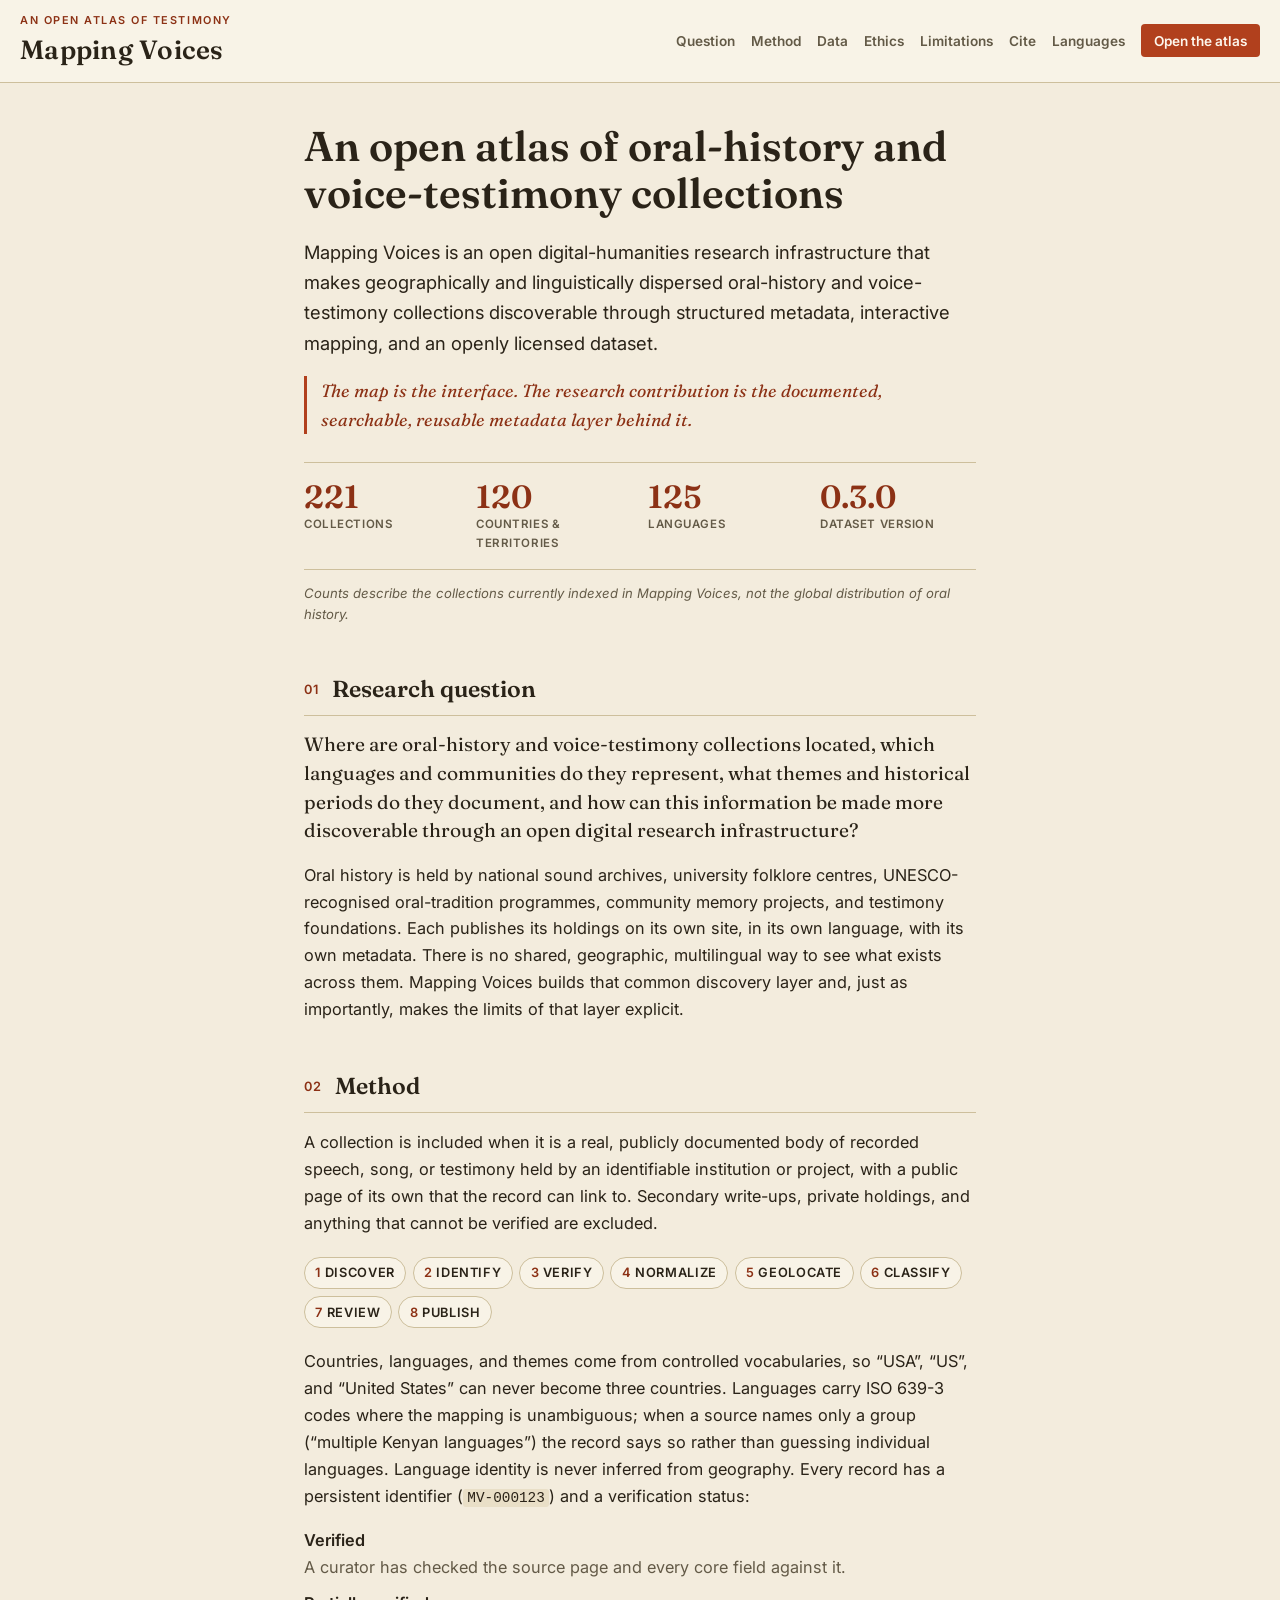
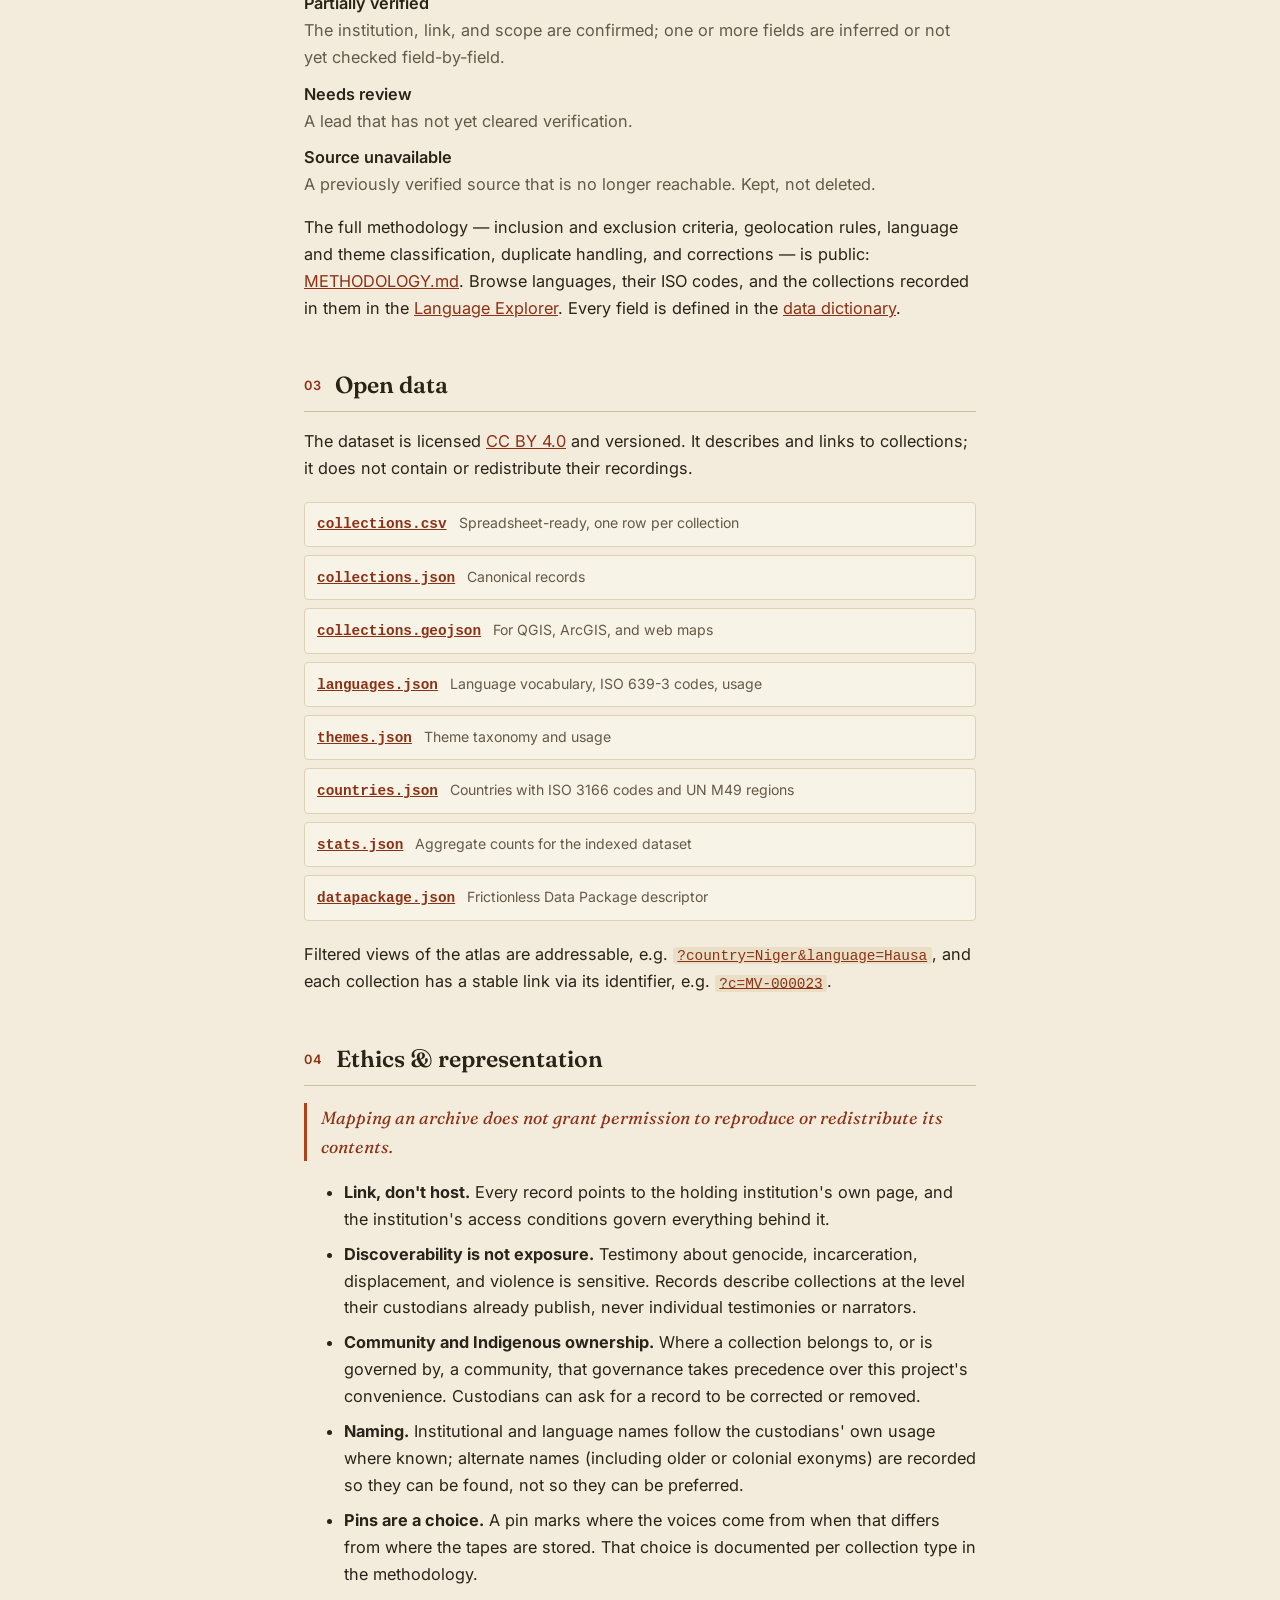
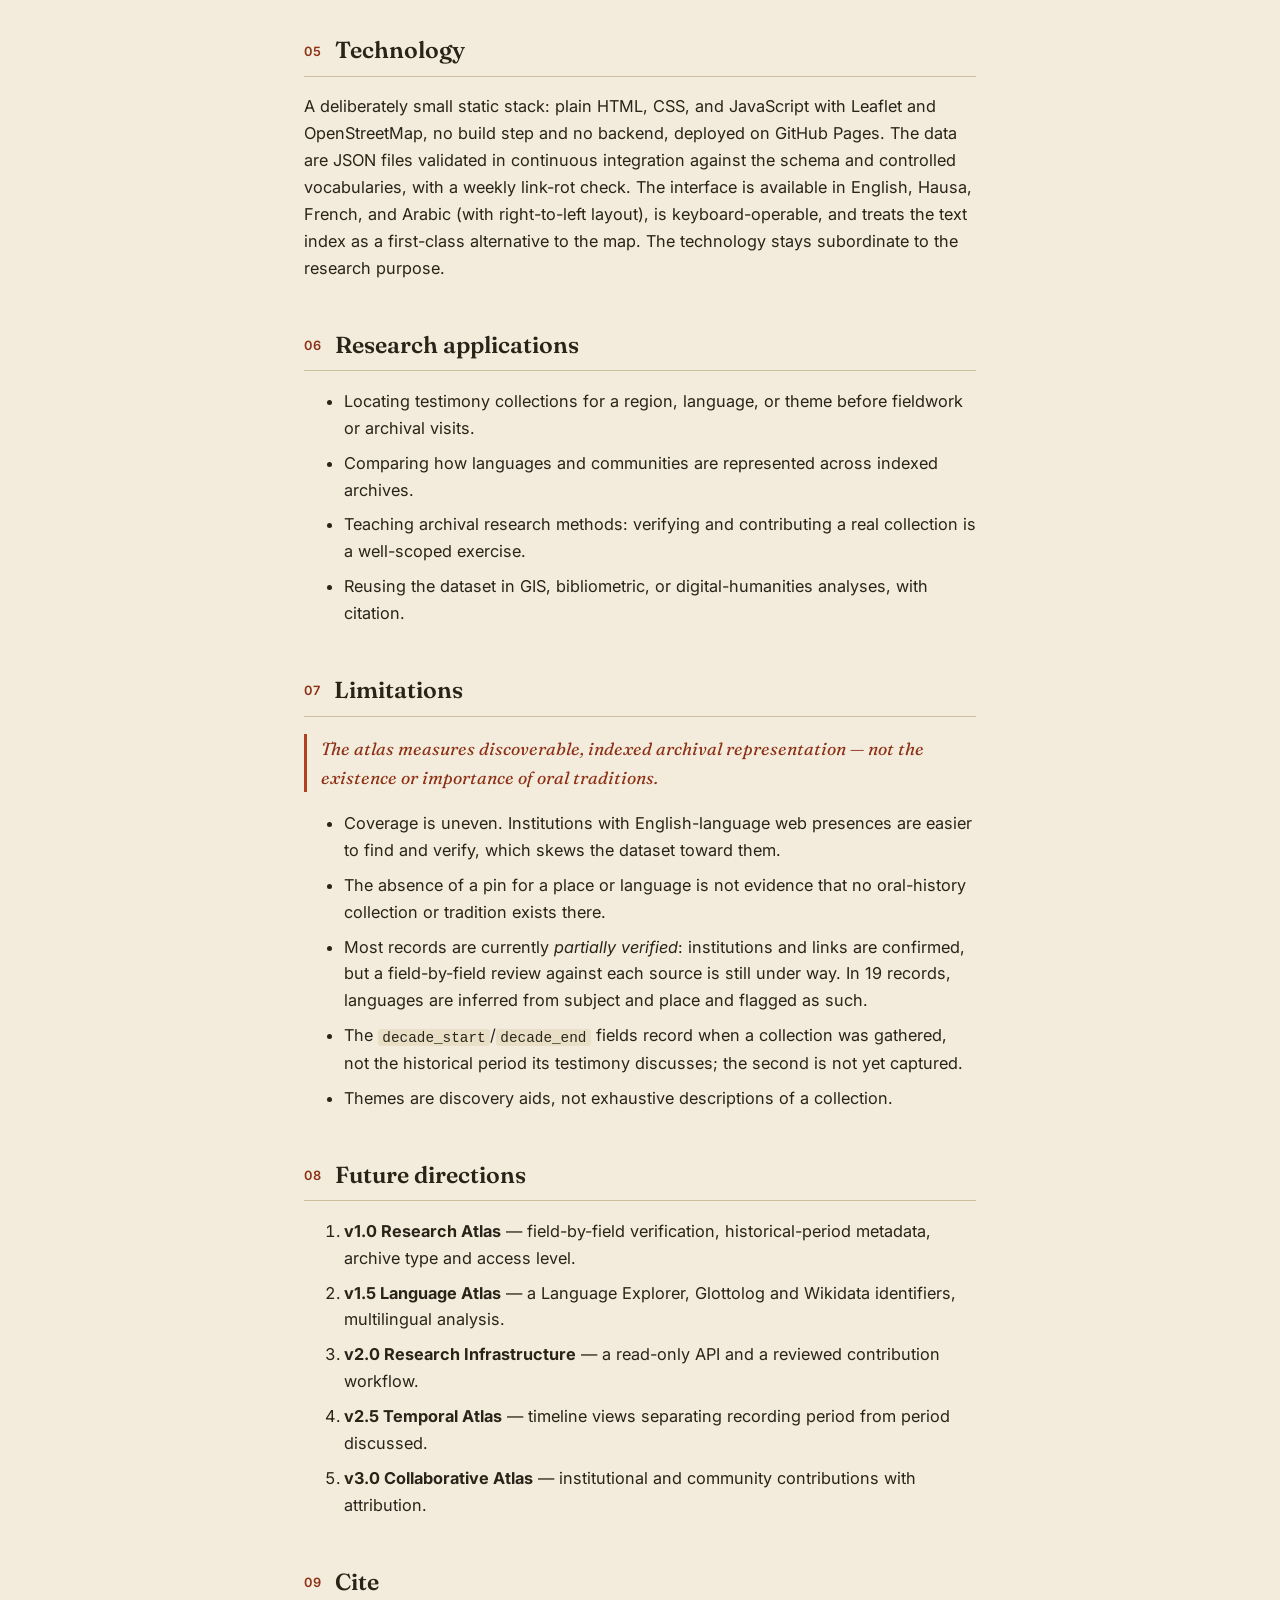
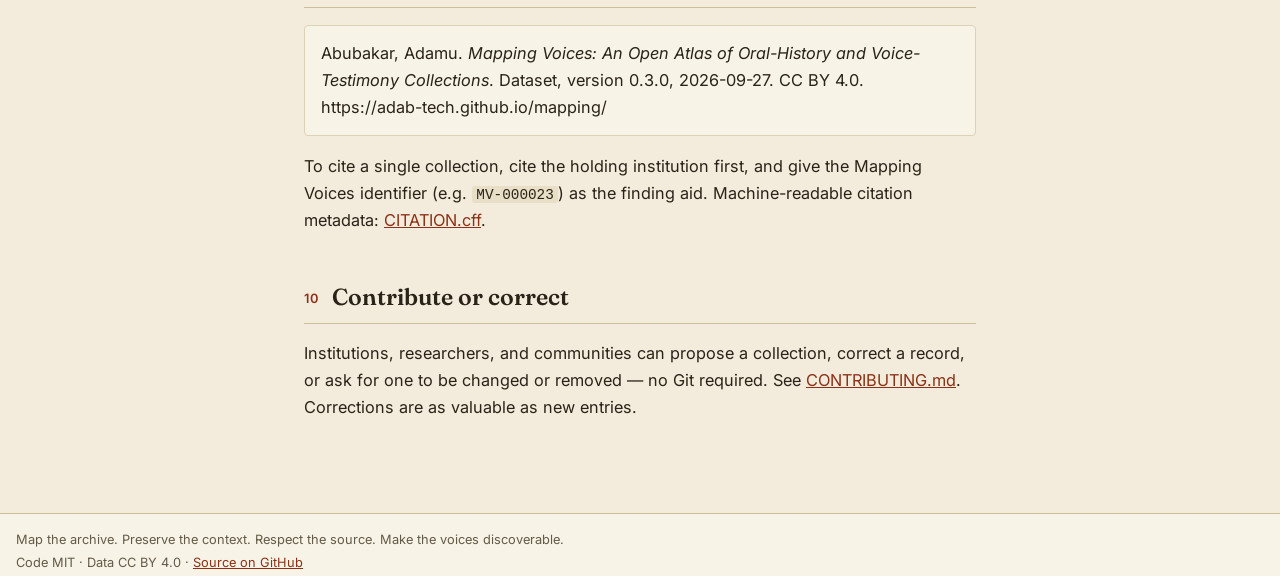
==== about.html @ 851f3c56 "Add browser/accessibility audit; release dataset v0.3.0 - tests/browser/audit.mjs: axe-core WCAG 2.1" ====
<!DOCTYPE html>
<html lang="en">
<head>
<meta charset="UTF-8" />
<meta name="viewport" content="width=device-width, initial-scale=1.0" />
<title>About Mapping Voices — research question, method, data, ethics</title>
<meta name="description" content="Mapping Voices is an open digital-humanities research infrastructure that makes dispersed oral-history and voice-testimony collections discoverable through structured metadata, interactive mapping, and an openly licensed dataset." />
<link rel="canonical" href="https://adab-tech.github.io/mapping/about.html" />
<meta name="theme-color" content="#f3ecdd" />
<link rel="icon" type="image/svg+xml" href="data:image/svg+xml,%3Csvg xmlns='http://www.w3.org/2000/svg' viewBox='0 0 24 24'%3E%3Cpath d='M12 1C7.31 1 3.5 4.81 3.5 9.5c0 6.5 8.5 13.5 8.5 13.5s8.5-7 8.5-13.5C20.5 4.81 16.69 1 12 1z' fill='%23b1401d'/%3E%3Ccircle cx='12' cy='9.3' r='3.1' fill='%23f3ecdd'/%3E%3C/svg%3E" />
<meta property="og:type" content="website" />
<meta property="og:title" content="About Mapping Voices" />
<meta property="og:description" content="An open atlas of oral-history and voice-testimony collections: research question, method, data, ethics, and limitations." />
<meta property="og:url" content="https://adab-tech.github.io/mapping/about.html" />
<link rel="preconnect" href="https://fonts.googleapis.com" />
<link rel="preconnect" href="https://fonts.gstatic.com" crossorigin />
<link href="https://fonts.googleapis.com/css2?family=Fraunces:ital,opsz,wght@0,9..144,400;0,9..144,600;0,9..144,700;1,9..144,500&family=Inter:wght@400;500;600;700&display=swap" rel="stylesheet" />
<link rel="stylesheet" href="css/style.css" />
<link rel="stylesheet" href="css/about.css" />
</head>
<body class="page">

<a class="skip-link" href="#main">Skip to content</a>

<header class="site-header">
  <div class="header-inner">
    <div class="brand">
      <p class="eyebrow">An open atlas of testimony</p>
      <p class="wordmark"><a href="./">Mapping&nbsp;Voices</a></p>
    </div>
    <nav class="page-nav" aria-label="Sections">
      <a href="#question">Question</a>
      <a href="#method">Method</a>
      <a href="#data">Data</a>
      <a href="#ethics">Ethics</a>
      <a href="#limitations">Limitations</a>
      <a href="#cite">Cite</a>
      <a href="languages.html">Languages</a>
      <a href="./" class="page-nav-cta">Open the atlas</a>
    </nav>
  </div>
</header>

<main id="main" class="page-main">

  <section class="page-hero" aria-labelledby="page-title">
    <h1 id="page-title">An open atlas of oral-history and voice-testimony collections</h1>
    <p class="lede">
      Mapping Voices is an open digital-humanities research infrastructure that makes
      geographically and linguistically dispersed oral-history and voice-testimony
      collections discoverable through structured metadata, interactive mapping,
      and an openly licensed dataset.
    </p>
    <p class="principle">The map is the interface. The research contribution is the documented, searchable, reusable metadata layer behind it.</p>

    <dl class="page-stats" id="page-stats" aria-label="Current dataset">
      <div><dt>Collections</dt><dd data-stat="collections">221</dd></div>
      <div><dt>Countries &amp; territories</dt><dd data-stat="countries">120</dd></div>
      <div><dt>Languages</dt><dd data-stat="languages">125</dd></div>
      <div><dt>Dataset version</dt><dd data-stat="version">0.3.0</dd></div>
    </dl>
    <p class="fine">
      Counts describe the collections currently indexed in Mapping Voices, not the
      global distribution of oral history.
    </p>
  </section>

  <section id="question" aria-labelledby="h-question">
    <h2 id="h-question"><span class="num">01</span> Research question</h2>
    <blockquote class="question">
      Where are oral-history and voice-testimony collections located, which languages
      and communities do they represent, what themes and historical periods do they
      document, and how can this information be made more discoverable through an
      open digital research infrastructure?
    </blockquote>
    <p>
      Oral history is held by national sound archives, university folklore centres,
      UNESCO-recognised oral-tradition programmes, community memory projects, and
      testimony foundations. Each publishes its holdings on its own site, in its own
      language, with its own metadata. There is no shared, geographic, multilingual
      way to see what exists across them. Mapping Voices builds that common discovery
      layer and, just as importantly, makes the limits of that layer explicit.
    </p>
  </section>

  <section id="method" aria-labelledby="h-method">
    <h2 id="h-method"><span class="num">02</span> Method</h2>
    <p>
      A collection is included when it is a real, publicly documented body of
      recorded speech, song, or testimony held by an identifiable institution or
      project, with a public page of its own that the record can link to.
      Secondary write-ups, private holdings, and anything that cannot be verified
      are excluded.
    </p>
    <ol class="workflow" aria-label="Verification workflow">
      <li>Discover</li><li>Identify</li><li>Verify</li><li>Normalize</li>
      <li>Geolocate</li><li>Classify</li><li>Review</li><li>Publish</li>
    </ol>
    <p>
      Countries, languages, and themes come from controlled vocabularies, so
      “USA”, “US”, and “United States” can never become three countries. Languages
      carry ISO&nbsp;639-3 codes where the mapping is unambiguous; when a source
      names only a group (“multiple Kenyan languages”) the record says so rather
      than guessing individual languages. Language identity is never inferred from
      geography. Every record has a persistent identifier (<code>MV-000123</code>)
      and a verification status:
    </p>
    <dl class="status-list">
      <div><dt>Verified</dt><dd>A curator has checked the source page and every core field against it.</dd></div>
      <div><dt>Partially verified</dt><dd>The institution, link, and scope are confirmed; one or more fields are inferred or not yet checked field-by-field.</dd></div>
      <div><dt>Needs review</dt><dd>A lead that has not yet cleared verification.</dd></div>
      <div><dt>Source unavailable</dt><dd>A previously verified source that is no longer reachable. Kept, not deleted.</dd></div>
    </dl>
    <p>
      The full methodology — inclusion and exclusion criteria, geolocation rules,
      language and theme classification, duplicate handling, and corrections — is
      public: <a href="https://github.com/adab-tech/mapping/blob/main/METHODOLOGY.md">METHODOLOGY.md</a>.
      Browse languages, their ISO codes, and the collections recorded in them in
      the <a href="languages.html">Language Explorer</a>. Every field is defined in the
      <a href="https://github.com/adab-tech/mapping/blob/main/DATA_DICTIONARY.md">data dictionary</a>.
    </p>
  </section>

  <section id="data" aria-labelledby="h-data">
    <h2 id="h-data"><span class="num">03</span> Open data</h2>
    <p>
      The dataset is licensed <a href="https://creativecommons.org/licenses/by/4.0/">CC&nbsp;BY&nbsp;4.0</a>
      and versioned. It describes and links to collections; it does not contain or
      redistribute their recordings.
    </p>
    <ul class="downloads">
      <li><a href="data/collections.csv" download>collections.csv</a><span>Spreadsheet-ready, one row per collection</span></li>
      <li><a href="data/collections.json">collections.json</a><span>Canonical records</span></li>
      <li><a href="data/collections.geojson">collections.geojson</a><span>For QGIS, ArcGIS, and web maps</span></li>
      <li><a href="data/languages.json">languages.json</a><span>Language vocabulary, ISO&nbsp;639-3 codes, usage</span></li>
      <li><a href="data/themes.json">themes.json</a><span>Theme taxonomy and usage</span></li>
      <li><a href="data/countries.json">countries.json</a><span>Countries with ISO&nbsp;3166 codes and UN&nbsp;M49 regions</span></li>
      <li><a href="data/stats.json">stats.json</a><span>Aggregate counts for the indexed dataset</span></li>
      <li><a href="data/datapackage.json">datapackage.json</a><span>Frictionless Data Package descriptor</span></li>
    </ul>
    <p>
      Filtered views of the atlas are addressable, e.g.
      <a href="./?country=Niger&amp;language=Hausa"><code>?country=Niger&amp;language=Hausa</code></a>,
      and each collection has a stable link via its identifier, e.g.
      <a href="./?c=MV-000023"><code>?c=MV-000023</code></a>.
    </p>
  </section>

  <section id="ethics" aria-labelledby="h-ethics">
    <h2 id="h-ethics"><span class="num">04</span> Ethics &amp; representation</h2>
    <p class="principle">Mapping an archive does not grant permission to reproduce or redistribute its contents.</p>
    <ul class="bullets">
      <li><strong>Link, don't host.</strong> Every record points to the holding institution's own page, and the institution's access conditions govern everything behind it.</li>
      <li><strong>Discoverability is not exposure.</strong> Testimony about genocide, incarceration, displacement, and violence is sensitive. Records describe collections at the level their custodians already publish, never individual testimonies or narrators.</li>
      <li><strong>Community and Indigenous ownership.</strong> Where a collection belongs to, or is governed by, a community, that governance takes precedence over this project's convenience. Custodians can ask for a record to be corrected or removed.</li>
      <li><strong>Naming.</strong> Institutional and language names follow the custodians' own usage where known; alternate names (including older or colonial exonyms) are recorded so they can be found, not so they can be preferred.</li>
      <li><strong>Pins are a choice.</strong> A pin marks where the voices come from when that differs from where the tapes are stored. That choice is documented per collection type in the methodology.</li>
    </ul>
  </section>

  <section id="technology" aria-labelledby="h-technology">
    <h2 id="h-technology"><span class="num">05</span> Technology</h2>
    <p>
      A deliberately small static stack: plain HTML, CSS, and JavaScript with
      Leaflet and OpenStreetMap, no build step and no backend, deployed on GitHub
      Pages. The data are JSON files validated in continuous integration against
      the schema and controlled vocabularies, with a weekly link-rot check. The
      interface is available in English, Hausa, French, and Arabic (with
      right-to-left layout), is keyboard-operable, and treats the text index as a
      first-class alternative to the map. The technology stays subordinate to the
      research purpose.
    </p>
  </section>

  <section id="applications" aria-labelledby="h-applications">
    <h2 id="h-applications"><span class="num">06</span> Research applications</h2>
    <ul class="bullets">
      <li>Locating testimony collections for a region, language, or theme before fieldwork or archival visits.</li>
      <li>Comparing how languages and communities are represented across indexed archives.</li>
      <li>Teaching archival research methods: verifying and contributing a real collection is a well-scoped exercise.</li>
      <li>Reusing the dataset in GIS, bibliometric, or digital-humanities analyses, with citation.</li>
    </ul>
  </section>

  <section id="limitations" aria-labelledby="h-limitations">
    <h2 id="h-limitations"><span class="num">07</span> Limitations</h2>
    <p class="principle">The atlas measures discoverable, indexed archival representation — not the existence or importance of oral traditions.</p>
    <ul class="bullets">
      <li>Coverage is uneven. Institutions with English-language web presences are easier to find and verify, which skews the dataset toward them.</li>
      <li>The absence of a pin for a place or language is not evidence that no oral-history collection or tradition exists there.</li>
      <li>Most records are currently <em>partially verified</em>: institutions and links are confirmed, but a field-by-field review against each source is still under way. In 19 records, languages are inferred from subject and place and flagged as such.</li>
      <li>The <code>decade_start</code>/<code>decade_end</code> fields record when a collection was gathered, not the historical period its testimony discusses; the second is not yet captured.</li>
      <li>Themes are discovery aids, not exhaustive descriptions of a collection.</li>
    </ul>
  </section>

  <section id="future" aria-labelledby="h-future">
    <h2 id="h-future"><span class="num">08</span> Future directions</h2>
    <ol class="roadmap">
      <li><strong>v1.0 Research Atlas</strong> — field-by-field verification, historical-period metadata, archive type and access level.</li>
      <li><strong>v1.5 Language Atlas</strong> — a Language Explorer, Glottolog and Wikidata identifiers, multilingual analysis.</li>
      <li><strong>v2.0 Research Infrastructure</strong> — a read-only API and a reviewed contribution workflow.</li>
      <li><strong>v2.5 Temporal Atlas</strong> — timeline views separating recording period from period discussed.</li>
      <li><strong>v3.0 Collaborative Atlas</strong> — institutional and community contributions with attribution.</li>
    </ol>
  </section>

  <section id="cite" aria-labelledby="h-cite">
    <h2 id="h-cite"><span class="num">09</span> Cite</h2>
    <p class="citation" id="citation-text">
      Abubakar, Adamu. <em>Mapping Voices: An Open Atlas of Oral-History and
      Voice-Testimony Collections</em>. Dataset, version <span data-stat="version">0.3.0</span>,
      <span data-stat="released">2026-09-27</span>. CC BY 4.0. https://adab-tech.github.io/mapping/
    </p>
    <p>
      To cite a single collection, cite the holding institution first, and give the
      Mapping Voices identifier (e.g. <code>MV-000023</code>) as the finding aid.
      Machine-readable citation metadata:
      <a href="https://github.com/adab-tech/mapping/blob/main/CITATION.cff">CITATION.cff</a>.
    </p>
  </section>

  <section id="contribute" aria-labelledby="h-contribute">
    <h2 id="h-contribute"><span class="num">10</span> Contribute or correct</h2>
    <p>
      Institutions, researchers, and communities can propose a collection, correct a
      record, or ask for one to be changed or removed — no Git required. See
      <a href="https://github.com/adab-tech/mapping/blob/main/CONTRIBUTING.md">CONTRIBUTING.md</a>.
      Corrections are as valuable as new entries.
    </p>
  </section>

</main>

<footer class="site-footer page-footer">
  <p>Map the archive. Preserve the context. Respect the source. Make the voices discoverable.</p>
  <p>Code MIT · Data CC BY 4.0 · <a href="https://github.com/adab-tech/mapping">Source on GitHub</a></p>
</footer>

<script>
  // Replace the fallback figures above with the live values from the
  // generated stats file, so this page never drifts from the dataset.
  fetch("data/stats.json")
    .then(function (res) { return res.ok ? res.json() : Promise.reject(res.status); })
    .then(function (s) {
      var values = {
        collections: s.totals.collections,
        countries: s.totals.countries,
        languages: s.totals.languages,
        version: s.version,
        released: s.released
      };
      document.querySelectorAll("[data-stat]").forEach(function (el) {
        var v = values[el.getAttribute("data-stat")];
        if (v !== undefined) el.textContent = v;
      });
    })
    .catch(function () { /* keep the fallback figures */ });
</script>
</body>
</html>
---- css/style.css ----
/* ==========================================================================
   Mapping Voices — editorial atlas styling
   ========================================================================== */

:root {
  --paper: #f3ecdd;
  --paper-deep: #e9dfc7;
  --paper-panel: #f8f3e7;
  --ink: #2a2318;
  --ink-soft: #635a47;
  --ink-faint: #8b8168;
  --rule: #cdbf9c;
  --rule-soft: #ddd2b3;
  --accent: #b1401d;
  --accent-dark: #8c3115;
  --accent-ink: #fdf6ec;
  --accent-soft: rgba(177, 64, 29, 0.12);
  --focus-ring: #1d5c56;
  --shadow: rgba(42, 35, 24, 0.18);

  --font-display: "Fraunces", "Iowan Old Style", "Palatino Linotype", Georgia, serif;
  --font-ui: "Inter", -apple-system, BlinkMacSystemFont, "Segoe UI", Roboto, Helvetica, Arial, sans-serif;

  --header-h: 4.75rem;
  --footer-h: 2.5rem;
  --panel-w: 21rem;
  --detail-w: 23rem;
  --radius: 4px;
  --transition-fast: 180ms ease;
  --transition-slow: 260ms cubic-bezier(0.2, 0.7, 0.3, 1);
}

* {
  box-sizing: border-box;
}

html,
body {
  height: 100%;
}

body {
  margin: 0;
  background: var(--paper);
  color: var(--ink);
  font-family: var(--font-ui);
  font-size: 16px;
  line-height: 1.5;
  -webkit-font-smoothing: antialiased;
}

h1,
h2,
h3 {
  font-family: var(--font-display);
  font-weight: 600;
  color: var(--ink);
  margin: 0;
}

a {
  color: var(--accent-dark);
}

a:hover {
  color: var(--accent);
}

button {
  font-family: inherit;
}

.visually-hidden {
  position: absolute !important;
  width: 1px;
  height: 1px;
  padding: 0;
  margin: -1px;
  overflow: hidden;
  clip: rect(0, 0, 0, 0);
  white-space: nowrap;
  border: 0;
}

.skip-link {
  position: absolute;
  inset-inline-start: 0.75rem;
  top: -3rem;
  background: var(--ink);
  color: var(--accent-ink);
  padding: 0.6rem 1rem;
  border-radius: var(--radius);
  z-index: 1000;
  transition: top var(--transition-fast);
  font-family: var(--font-ui);
  font-size: 0.9rem;
  text-decoration: none;
}

.skip-link:focus {
  top: 0.75rem;
}

:focus-visible {
  outline: 3px solid var(--focus-ring);
  outline-offset: 2px;
}

/* ---------------------------------- app ---------------------------------- */

.app {
  display: flex;
  flex-direction: column;
  min-height: 100vh;
  overflow-x: hidden;
}

/* ---------------------------------- header ---------------------------------- */

.site-header {
  border-bottom: 1px solid var(--rule);
  background:
    linear-gradient(var(--paper-panel), var(--paper-panel)),
    repeating-linear-gradient(90deg, transparent, transparent 39px, var(--rule-soft) 39px, var(--rule-soft) 40px);
  background-blend-mode: normal;
  flex: 0 0 auto;
}

.header-inner {
  max-width: 100%;
  margin: 0 auto;
  padding: 0.75rem 1.25rem;
  display: flex;
  align-items: center;
  gap: 1rem;
  min-height: var(--header-h);
}

.brand {
  display: flex;
  flex-direction: column;
  gap: 0.1rem;
}

.eyebrow {
  margin: 0;
  font-family: var(--font-ui);
  font-size: 0.68rem;
  letter-spacing: 0.14em;
  text-transform: uppercase;
  color: var(--accent-dark);
  font-weight: 600;
}

.wordmark {
  font-size: 1.65rem;
  letter-spacing: 0.01em;
  white-space: nowrap;
}

.header-end {
  display: flex;
  align-items: center;
  gap: 0.85rem;
  margin-inline-start: auto;
  flex: 0 1 auto;
  min-width: 0;
}

.header-note {
  margin: 0;
  font-size: 0.85rem;
  color: var(--ink-soft);
  font-style: italic;
  font-family: var(--font-display);
  white-space: nowrap;
  display: none;
}

@media (min-width: 700px) {
  .header-note {
    display: block;
  }
}

/* ---------------------------------- language switcher ---------------------------------- */

.lang-switch {
  display: flex;
  align-items: center;
  flex: 0 0 auto;
}

.lang-select {
  font-family: var(--font-ui);
  font-size: 0.8rem;
  font-weight: 600;
  padding: 0.4rem 1.7rem 0.4rem 0.6rem;
  border: 1px solid var(--rule);
  border-radius: var(--radius);
  background-color: var(--paper);
  color: var(--ink);
  appearance: none;
  background-image: url("data:image/svg+xml;utf8,<svg xmlns='http://www.w3.org/2000/svg' viewBox='0 0 24 24'><path d='M6 9l6 6 6-6' fill='none' stroke='%232a2318' stroke-width='2' stroke-linecap='round' stroke-linejoin='round'/></svg>");
  background-repeat: no-repeat;
  background-position: right 0.5rem center;
  background-size: 0.9rem;
  cursor: pointer;
  max-width: 8rem;
}

.lang-select:hover {
  border-color: var(--ink-faint);
}

@media (max-width: 480px) {
  .lang-select {
    max-width: 6.4rem;
    font-size: 0.72rem;
    padding: 0.35rem 1.5rem 0.35rem 0.5rem;
  }
}

/* icon buttons shared by header + drawers */

.icon-button {
  display: inline-flex;
  align-items: center;
  justify-content: center;
  width: 2.5rem;
  height: 2.5rem;
  border-radius: var(--radius);
  border: 1px solid transparent;
  background: transparent;
  color: var(--ink);
  cursor: pointer;
  flex: 0 0 auto;
}

.icon-button:hover {
  background: var(--paper-deep);
  border-color: var(--rule);
}

.icon-button .icon {
  width: 1.4rem;
  height: 1.4rem;
}

.filters-toggle {
  display: inline-flex;
}

@media (min-width: 980px) {
  .filters-toggle {
    display: none;
  }
}

/* ---------------------------------- layout ---------------------------------- */

.layout {
  position: relative;
  flex: 1 1 auto;
  display: grid;
  grid-template-columns: var(--panel-w) 1fr var(--detail-w);
  grid-template-areas: "filters map detail";
  min-height: 0;
}

@media (max-width: 979px) {
  .layout {
    grid-template-columns: 1fr;
    grid-template-areas: "map";
  }
}

/* ---------------------------------- panels (shared) ---------------------------------- */

.panel {
  background: var(--paper-panel);
  display: flex;
  flex-direction: column;
  min-height: 0;
}

.panel-header {
  display: flex;
  align-items: center;
  justify-content: space-between;
  padding: 1rem 1.25rem 0.75rem;
  border-bottom: 1px solid var(--rule-soft);
  flex: 0 0 auto;
}

.panel-header h2 {
  font-size: 1.1rem;
}

.panel-header .icon-button {
  display: none;
}

@media (max-width: 979px) {
  .panel-header .icon-button {
    display: inline-flex;
  }
}

/* ---------------------------------- filters drawer ---------------------------------- */

.filters-drawer {
  grid-area: filters;
  border-right: 1px solid var(--rule);
  overflow-y: auto;
}

.filters-form {
  padding: 1rem 1.25rem;
  display: grid;
  gap: 0.9rem;
  border-bottom: 1px solid var(--rule-soft);
  flex: 0 0 auto;
}

.field {
  display: grid;
  gap: 0.3rem;
  min-width: 0;
}

/* Without this, a <select> sizes itself to its longest option label and
   pushes the whole filter column wider than the panel. */
.field select,
.field input {
  width: 100%;
  min-width: 0;
}

.field label {
  font-size: 0.78rem;
  font-weight: 600;
  color: var(--ink-soft);
  text-transform: uppercase;
  letter-spacing: 0.05em;
}

.field select {
  font-family: var(--font-ui);
  font-size: 0.95rem;
  padding: 0.5rem 0.6rem;
  border: 1px solid var(--rule);
  border-radius: var(--radius);
  background: var(--paper);
  color: var(--ink);
  appearance: none;
  background-image: url("data:image/svg+xml;utf8,<svg xmlns='http://www.w3.org/2000/svg' viewBox='0 0 24 24'><path d='M6 9l6 6 6-6' fill='none' stroke='%232a2318' stroke-width='2' stroke-linecap='round' stroke-linejoin='round'/></svg>");
  background-repeat: no-repeat;
  background-position: right 0.55rem center;
  background-size: 1rem;
  padding-right: 1.9rem;
}

.field select:hover {
  border-color: var(--ink-faint);
}

.field input[type="search"] {
  font-family: var(--font-ui);
  font-size: 0.95rem;
  padding: 0.5rem 0.6rem;
  border: 1px solid var(--rule);
  border-radius: var(--radius);
  background: var(--paper);
  color: var(--ink);
  width: 100%;
}

.field input[type="search"]::placeholder {
  color: var(--ink-soft);
  opacity: 0.8;
}

.field input[type="search"]:hover {
  border-color: var(--ink-faint);
}

/* ---------------------------------- dataset stats ---------------------------------- */

.dataset-stats {
  padding: 0.85rem 1.25rem 0.75rem;
  border-bottom: 1px solid var(--rule-soft);
  flex: 0 0 auto;
}

.dataset-stats[hidden] {
  display: none;
}

.dataset-stats dl {
  display: grid;
  grid-template-columns: repeat(3, 1fr);
  gap: 0.5rem;
  margin: 0;
}

.dataset-stats dl > div {
  display: flex;
  flex-direction: column-reverse;
  justify-content: flex-end; /* packs to the top in column-reverse */
}

.dataset-stats dt {
  font-size: 0.7rem;
  font-weight: 600;
  text-transform: uppercase;
  letter-spacing: 0.05em;
  color: var(--ink-soft);
}

.dataset-stats dd {
  margin: 0;
  font-family: var(--font-display);
  font-size: 1.45rem;
  font-weight: 600;
  line-height: 1.1;
  color: var(--accent-dark);
  font-variant-numeric: lining-nums tabular-nums;
}

.dataset-stats-scope {
  margin: 0.5rem 0 0;
  font-size: 0.74rem;
  color: var(--ink-soft);
  font-style: italic;
}

.text-button {
  justify-self: start;
  background: none;
  border: none;
  padding: 0.15rem 0;
  color: var(--accent-dark);
  font-size: 0.85rem;
  font-weight: 600;
  cursor: pointer;
  text-decoration: underline;
  text-underline-offset: 3px;
}

.text-button:hover {
  color: var(--accent);
}

.results {
  padding: 0.9rem 1.25rem 1.25rem;
  overflow-y: auto;
  flex: 1 1 auto;
  min-height: 0;
}

.results-header {
  display: flex;
  align-items: baseline;
  justify-content: space-between;
  margin-bottom: 0.5rem;
}

.results-header h2 {
  font-size: 0.95rem;
}

.results-count {
  font-size: 0.78rem;
  color: var(--ink-soft);
}

.results-empty {
  font-size: 0.88rem;
  color: var(--ink-soft);
  font-style: italic;
}

.results-list {
  list-style: none;
  margin: 0;
  padding: 0;
  display: grid;
  gap: 0.5rem;
}

.result-item {
  width: 100%;
  text-align: start;
  background: var(--paper);
  border: 1px solid var(--rule-soft);
  border-radius: var(--radius);
  padding: 0.55rem 0.7rem;
  cursor: pointer;
  display: grid;
  gap: 0.15rem;
  transition: border-color var(--transition-fast), background var(--transition-fast);
}

.result-item:hover {
  border-color: var(--accent);
  background: var(--accent-soft);
}

.result-item[aria-current="true"] {
  border-color: var(--accent);
  background: var(--accent-soft);
  box-shadow: inset 3px 0 0 var(--accent);
}

.result-item .result-title {
  font-family: var(--font-display);
  font-weight: 600;
  font-size: 0.98rem;
  color: var(--ink);
  line-height: 1.3;
}

.result-item .result-meta {
  font-size: 0.78rem;
  color: var(--ink-soft);
}

/* ---------------------------------- map ---------------------------------- */

.map-wrap {
  grid-area: map;
  position: relative;
  min-height: 0;
  display: flex;
  flex-direction: column;
  background: var(--paper-deep);
}

.map {
  flex: 1 1 auto;
  min-height: 320px;
  width: 100%;
  background: var(--paper-deep);
}

.map-hint {
  margin: 0;
  font-size: 0.72rem;
  color: var(--ink-soft);
  padding: 0.35rem 0.85rem;
  background: var(--paper-panel);
  border-top: 1px solid var(--rule-soft);
  flex: 0 0 auto;
}

.map-status {
  position: absolute;
  top: 0.75rem;
  left: 50%;
  transform: translateX(-50%);
  z-index: 900;
  background: var(--ink);
  color: var(--accent-ink);
  padding: 0.5rem 1rem;
  border-radius: var(--radius);
  font-size: 0.85rem;
  max-width: 90%;
  text-align: center;
}

/* Leaflet marker + popup theming */

.mv-pin {
  display: block;
  width: 22px;
  height: 22px;
  border-radius: 50% 50% 50% 0;
  background: var(--accent);
  border: 2px solid var(--accent-ink);
  transform: rotate(-45deg);
  box-shadow: 0 1px 3px var(--shadow);
}

.mv-pin.is-active {
  background: var(--focus-ring);
}

.leaflet-marker-icon.mv-pin-icon {
  transition: filter var(--transition-fast);
}

.leaflet-marker-icon.mv-pin-icon:focus,
.leaflet-marker-icon.mv-pin-icon:focus-visible {
  outline: 3px solid var(--focus-ring);
  outline-offset: 3px;
  border-radius: 50%;
}

.leaflet-popup-content-wrapper {
  background: var(--paper-panel);
  color: var(--ink);
  border-radius: var(--radius);
  box-shadow: 0 6px 20px var(--shadow);
}

.leaflet-popup-tip {
  background: var(--paper-panel);
}

.mv-popup h3 {
  font-size: 1rem;
  margin-bottom: 0.15rem;
}

.mv-popup p {
  margin: 0.15rem 0;
  font-size: 0.85rem;
  color: var(--ink-soft);
}

.mv-popup a {
  font-size: 0.85rem;
  font-weight: 600;
}

/* ---------------------------------- detail panel ---------------------------------- */

.detail-panel {
  grid-area: detail;
  border-left: 1px solid var(--rule);
  overflow-y: auto;
}

.detail-body {
  padding: 1.1rem 1.25rem 2rem;
  flex: 1 1 auto;
  overflow-y: auto;
}

.detail-placeholder {
  color: var(--ink-soft);
  font-style: italic;
  font-size: 0.92rem;
}

.detail-title {
  font-size: 1.4rem;
  line-height: 1.25;
  margin-bottom: 0.3rem;
}

.detail-archive {
  color: var(--ink-soft);
  font-size: 0.95rem;
  margin: 0 0 0.9rem;
}

.detail-row {
  margin: 0 0 0.85rem;
}

.detail-row dt {
  font-size: 0.72rem;
  text-transform: uppercase;
  letter-spacing: 0.06em;
  color: var(--ink-soft);
  font-weight: 600;
  margin-bottom: 0.25rem;
}

.detail-row dd {
  margin: 0;
  font-size: 0.92rem;
}

.tag-list {
  list-style: none;
  margin: 0;
  padding: 0;
  display: flex;
  flex-wrap: wrap;
  gap: 0.35rem;
}

.tag {
  display: inline-block;
  background: var(--accent-soft);
  color: var(--accent-dark);
  border: 1px solid var(--accent-soft);
  border-radius: 999px;
  padding: 0.15rem 0.6rem;
  font-size: 0.78rem;
  font-weight: 600;
}

.detail-summary {
  font-size: 0.95rem;
  line-height: 1.55;
}

.detail-link {
  display: inline-flex;
  align-items: center;
  gap: 0.4rem;
  margin-top: 0.4rem;
  padding: 0.55rem 1rem;
  background: var(--accent);
  color: var(--accent-ink);
  border-radius: var(--radius);
  text-decoration: none;
  font-weight: 600;
  font-size: 0.92rem;
}

.detail-link:hover {
  background: var(--accent-dark);
  color: var(--accent-ink);
}

.detail-title:focus {
  outline: none;
}

.detail-title:focus-visible {
  outline: 2px solid var(--focus-ring);
  outline-offset: 2px;
}

.verification-badge {
  display: inline-block;
  margin: 0 0 0.9rem;
  padding: 0.1rem 0.55rem;
  border: 1px solid currentColor;
  border-radius: 999px;
  font-size: 0.74rem;
  font-weight: 600;
  color: var(--ink-soft);
}

.verification-badge.is-verified {
  color: var(--focus-ring);
}

.verification-badge.is-unavailable {
  color: var(--accent-dark);
}

.inline-list {
  list-style: none;
  margin: 0;
  padding: 0;
  display: flex;
  flex-wrap: wrap;
  gap: 0.15rem 0.35rem;
}

.inline-list li:not(:last-child)::after {
  content: ",";
}

.detail-citation {
  font-style: normal;
  font-size: 0.85rem;
  overflow-wrap: anywhere;
}

.related-list {
  list-style: none;
  margin: 0;
  padding: 0;
  display: grid;
  gap: 0.2rem;
}

.related-list .text-button {
  text-align: start;
  font-weight: 500;
}

.detail-copy {
  display: block;
  margin-top: 0.8rem;
}

.detail-notice {
  margin: 1rem 0 0;
  padding-top: 0.75rem;
  border-top: 1px solid var(--rule-soft);
  font-size: 0.78rem;
  color: var(--ink-soft);
}

/* ---------------------------------- footer ---------------------------------- */

.site-footer {
  flex: 0 0 auto;
  border-top: 1px solid var(--rule);
  background: var(--paper-panel);
  padding: 0.5rem 1.25rem;
  min-height: var(--footer-h);
  display: flex;
  flex-wrap: wrap;
  align-items: center;
  gap: 0.25rem 1.25rem;
}

.footer-nav {
  display: flex;
  flex-wrap: wrap;
  gap: 0.25rem 0.9rem;
}

.footer-nav a {
  font-size: 0.8rem;
  font-weight: 600;
  color: var(--accent-dark);
}

.site-footer p {
  margin: 0;
  font-size: 0.74rem;
  color: var(--ink-soft);
}

/* ---------------------------------- responsive: drawers ---------------------------------- */

@media (max-width: 979px) {
  .filters-drawer,
  .detail-panel {
    position: fixed;
    top: 0;
    bottom: 0;
    z-index: 1000;
    width: min(88vw, 22rem);
    box-shadow: 0 0 30px var(--shadow);
  }

  .filters-drawer {
    left: 0;
    border-right: 1px solid var(--rule);
    transform: translateX(-100%);
    transition: transform var(--transition-slow);
  }

  .filters-drawer.is-open {
    transform: translateX(0);
  }

  .detail-panel {
    right: 0;
    top: auto;
    bottom: 0;
    height: min(80vh, 100%);
    width: 100%;
    border-left: none;
    border-top: 1px solid var(--rule);
    border-radius: 12px 12px 0 0;
    transform: translateY(100%);
    transition: transform var(--transition-slow);
  }

  .detail-panel.is-open {
    transform: translateY(0);
  }

  .drawer-backdrop {
    position: fixed;
    inset: 0;
    background: rgba(20, 16, 8, 0.4);
    z-index: 999;
  }

  .drawer-backdrop[hidden] {
    display: none;
  }
}

@media (min-width: 980px) {
  .drawer-backdrop {
    display: none !important;
  }
}

/* ---------------------------------- small mobile tightening ---------------------------------- */

@media (max-width: 480px) {
  .header-inner {
    padding: 0.6rem 0.85rem;
    gap: 0.6rem;
  }

  .wordmark {
    font-size: 1.3rem;
  }

  .eyebrow {
    font-size: 0.62rem;
  }

  .filters-drawer {
    width: min(92vw, 20rem);
  }

  .panel-header,
  .filters-form,
  .results,
  .detail-body {
    padding-left: 1rem;
    padding-right: 1rem;
  }
}

/* ---------------------------------- reduced motion ---------------------------------- */

@media (prefers-reduced-motion: reduce) {
  *,
  *::before,
  *::after {
    animation-duration: 0.001ms !important;
    animation-iteration-count: 1 !important;
    transition-duration: 0.001ms !important;
    scroll-behavior: auto !important;
  }
}

/* ---------------------------------- dark-mode-aware ground (host theme) ---------------------------------- */
/* Mapping Voices intentionally commits to a single warm, paper-like editorial
   palette regardless of OS theme, per the design brief (not dark-mode-first). */

/* ---------------------------------- RTL (Arabic) ----------------------------------
   The desktop 3-column grid (.layout) mirrors on its own once `dir="rtl"` is set on
   <html> — CSS Grid places track 1 at the inline-start edge, which is the right
   side in RTL, so "filters" ends up rightmost and "detail" leftmost automatically.
   What does NOT auto-mirror: physical left/right borders (they'd end up on the
   outer edge instead of facing the map), the mobile drawers' fixed left/right
   offsets and slide-in transforms (physical, not logical), and background-image
   positioning on the custom <select> arrows. Those are corrected explicitly here.
   Verified visually at 1280px and 375px. */

html[dir="rtl"] .filters-drawer {
  border-right: none;
  border-left: 1px solid var(--rule);
}

html[dir="rtl"] .detail-panel {
  border-left: none;
  border-right: 1px solid var(--rule);
}

html[dir="rtl"] .field select {
  background-position: left 0.55rem center;
  padding-right: 0.6rem;
  padding-left: 1.9rem;
}

html[dir="rtl"] .lang-select {
  background-position: left 0.5rem center;
  padding: 0.4rem 0.6rem 0.4rem 1.7rem;
}

@media (max-width: 480px) {
  html[dir="rtl"] .lang-select {
    padding: 0.35rem 0.5rem 0.35rem 1.5rem;
  }
}

html[dir="rtl"] .result-item[aria-current="true"] {
  box-shadow: inset -3px 0 0 var(--accent);
}

@media (max-width: 979px) {
  /* Filters drawer's natural "reading start" edge is the right side in RTL, so
     it should slide in from the right instead of the left, and its border
     should face the map (now to its left) instead of the outer screen edge. */
  html[dir="rtl"] .filters-drawer {
    left: auto;
    right: 0;
    border-right: none;
    border-left: 1px solid var(--rule);
    transform: translateX(100%);
  }

  html[dir="rtl"] .filters-drawer.is-open {
    transform: translateX(0);
  }

  /* The detail panel is a full-width bottom sheet on mobile regardless of
     direction, so its fixed positioning needs no left/right change — only
     confirm it stays full-width and doesn't inherit a stray border. */
  html[dir="rtl"] .detail-panel {
    border-left: none;
  }
}
---- css/about.css ----
/* ==========================================================================
   Mapping Voices — about page (long-form reading layout).
   Builds on the tokens and header/footer styles in style.css.
   ========================================================================== */

.page .wordmark {
  margin: 0;
  font-family: var(--font-display);
  font-weight: 600;
}

.page .wordmark a {
  color: var(--ink);
  text-decoration: none;
}

.page-nav {
  margin-inline-start: auto;
  display: flex;
  flex-wrap: wrap;
  justify-content: flex-end;
  align-items: center;
  gap: 0.35rem 1rem;
  font-size: 0.85rem;
  font-weight: 600;
}

.page-nav a {
  color: var(--ink-soft);
  text-decoration: none;
}

.page-nav a:hover {
  color: var(--accent-dark);
  text-decoration: underline;
  text-underline-offset: 3px;
}

.page-nav .page-nav-cta {
  color: var(--accent-ink);
  background: var(--accent);
  padding: 0.4rem 0.8rem;
  border-radius: var(--radius);
}

.page-nav .page-nav-cta:hover {
  color: var(--accent-ink);
  background: var(--accent-dark);
  text-decoration: none;
}

@media (max-width: 760px) {
  .page .header-inner {
    flex-wrap: wrap;
  }

  .page-nav {
    margin-inline-start: 0;
    justify-content: flex-start;
    width: 100%;
  }
}

.page-main {
  max-width: 44rem;
  margin: 0 auto;
  padding: 2.5rem 1rem 3rem;
  font-size: 1.02rem;
  line-height: 1.65;
}

.page-main section {
  margin-bottom: 2.75rem;
  scroll-margin-top: 1rem;
}

.page-main h1 {
  font-size: clamp(1.8rem, 5vw, 2.6rem);
  line-height: 1.15;
  margin-bottom: 1rem;
}

.page-main h2 {
  font-size: 1.45rem;
  margin-bottom: 0.9rem;
  padding-bottom: 0.4rem;
  border-bottom: 1px solid var(--rule);
}

.page-main h2 .num {
  font-family: var(--font-ui);
  font-size: 0.8rem;
  font-weight: 600;
  letter-spacing: 0.08em;
  color: var(--accent-dark);
  margin-inline-end: 0.5rem;
  vertical-align: 0.2em;
}

.lede {
  font-size: 1.15rem;
  color: var(--ink);
}

.principle {
  font-family: var(--font-display);
  font-style: italic;
  font-size: 1.1rem;
  color: var(--accent-dark);
  border-inline-start: 3px solid var(--accent);
  padding-inline-start: 0.9rem;
}

.fine {
  font-size: 0.82rem;
  color: var(--ink-soft);
  font-style: italic;
}

.question {
  margin: 0 0 1rem;
  font-family: var(--font-display);
  font-size: 1.2rem;
  line-height: 1.5;
}

.page-stats {
  display: grid;
  grid-template-columns: repeat(auto-fit, minmax(8rem, 1fr));
  gap: 1rem;
  margin: 1.75rem 0 0.5rem;
  padding: 1rem 0;
  border-top: 1px solid var(--rule);
  border-bottom: 1px solid var(--rule);
}

.page-stats div {
  display: flex;
  flex-direction: column-reverse;
  justify-content: flex-end; /* packs to the top in column-reverse */
}

.page-stats dt {
  font-size: 0.72rem;
  font-weight: 600;
  text-transform: uppercase;
  letter-spacing: 0.05em;
  color: var(--ink-soft);
}

.page-stats dd {
  margin: 0;
  font-family: var(--font-display);
  font-size: 2rem;
  font-weight: 600;
  line-height: 1.1;
  color: var(--accent-dark);
  font-variant-numeric: lining-nums tabular-nums;
}

.workflow {
  list-style: none;
  counter-reset: step;
  display: flex;
  flex-wrap: wrap;
  gap: 0.4rem;
  padding: 0;
  margin: 1.25rem 0;
}

.workflow li {
  counter-increment: step;
  font-size: 0.8rem;
  font-weight: 600;
  text-transform: uppercase;
  letter-spacing: 0.05em;
  padding: 0.3rem 0.65rem;
  border: 1px solid var(--rule);
  border-radius: 999px;
  background: var(--paper-panel);
}

.workflow li::before {
  content: counter(step) " ";
  color: var(--accent-dark);
}

.status-list div {
  margin-bottom: 0.6rem;
}

.status-list dt {
  font-weight: 600;
}

.status-list dd {
  margin: 0;
  color: var(--ink-soft);
}

.downloads {
  list-style: none;
  padding: 0;
  margin: 1.25rem 0;
  display: grid;
  gap: 0.5rem;
}

.downloads li {
  display: flex;
  flex-wrap: wrap;
  align-items: baseline;
  gap: 0.25rem 0.75rem;
  padding: 0.55rem 0.75rem;
  background: var(--paper-panel);
  border: 1px solid var(--rule-soft);
  border-radius: var(--radius);
}

.downloads a {
  font-family: ui-monospace, SFMono-Regular, Menlo, Consolas, monospace;
  font-size: 0.9rem;
  font-weight: 600;
  color: var(--accent-dark);
}

.downloads span {
  font-size: 0.88rem;
  color: var(--ink-soft);
}

.bullets li,
.roadmap li {
  margin-bottom: 0.5rem;
}

.citation {
  padding: 0.9rem 1rem;
  background: var(--paper-panel);
  border: 1px solid var(--rule-soft);
  border-radius: var(--radius);
  overflow-wrap: anywhere;
}

.page-main code {
  font-size: 0.88em;
  background: var(--paper-deep);
  padding: 0.05em 0.3em;
  border-radius: 3px;
}

.page-footer {
  flex-direction: column;
  align-items: flex-start;
  gap: 0.25rem;
  padding: 1rem;
}

.page-footer p {
  font-size: 0.8rem;
}
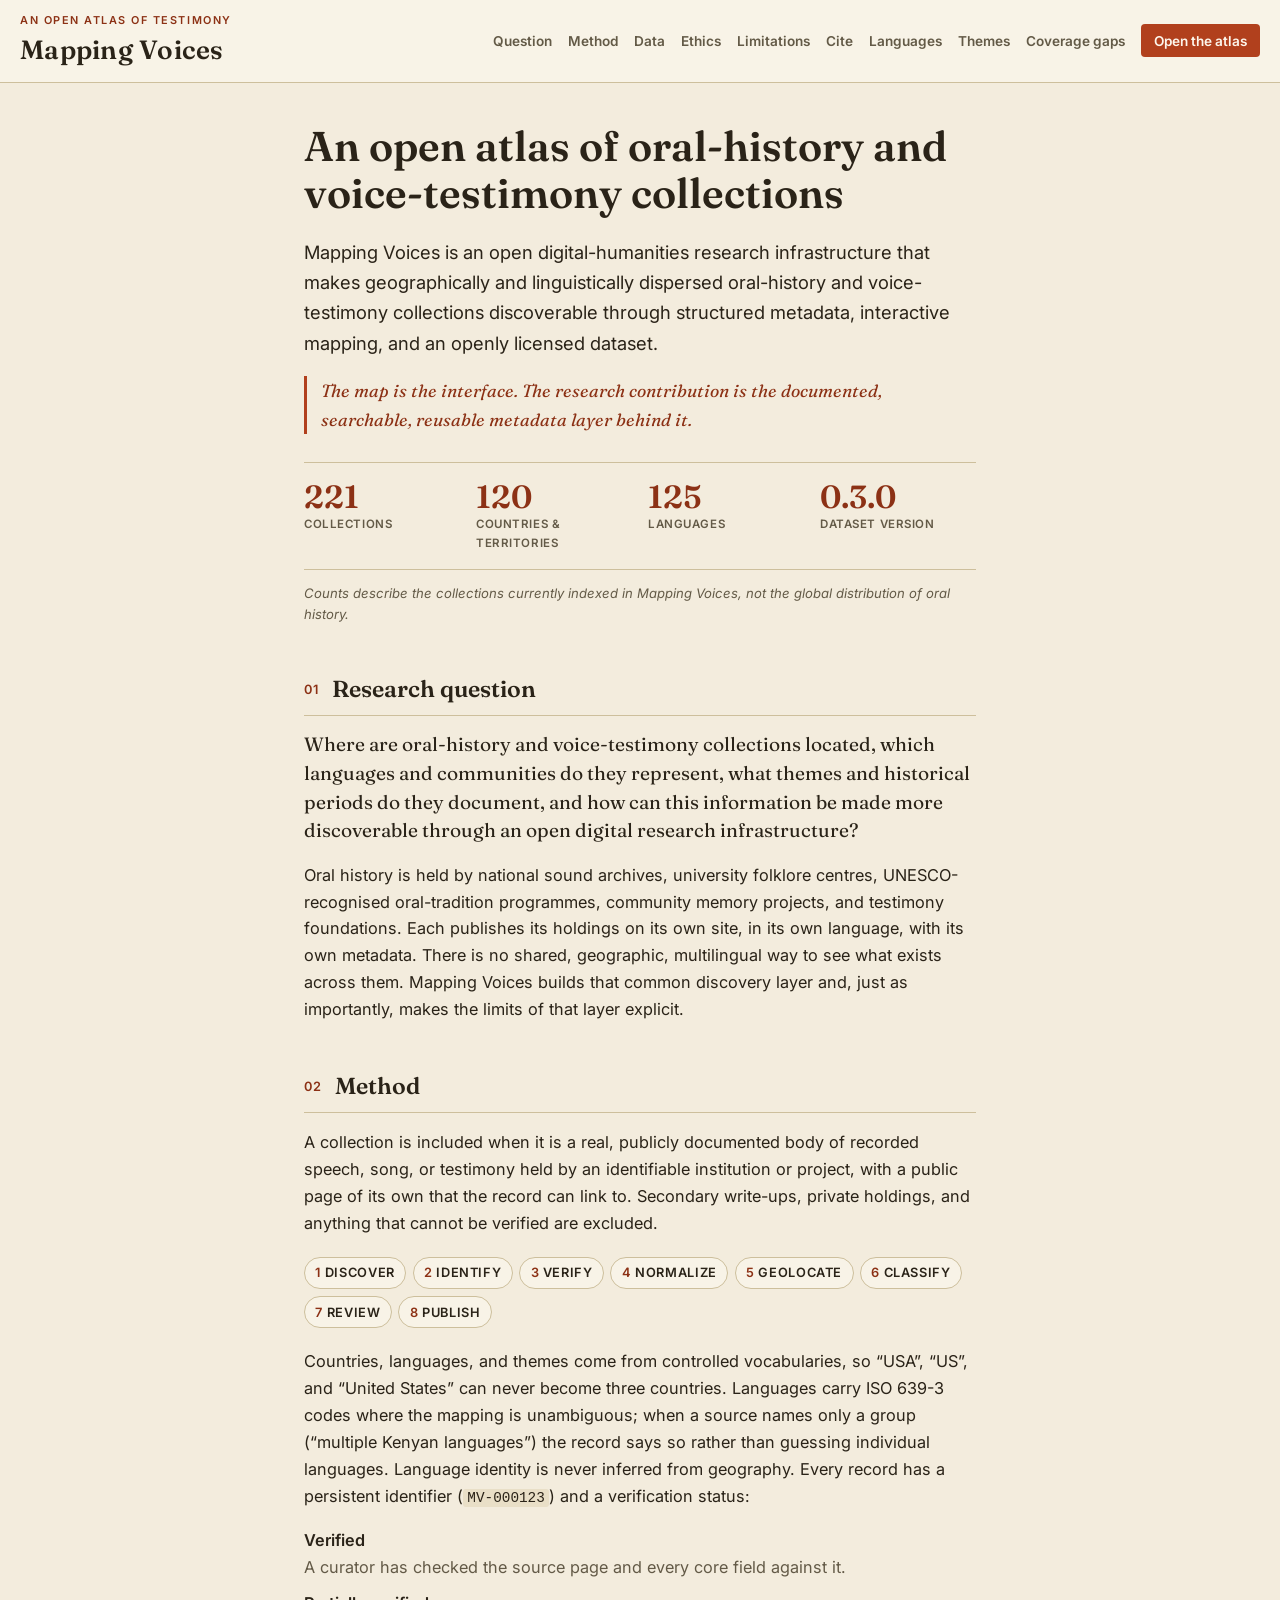
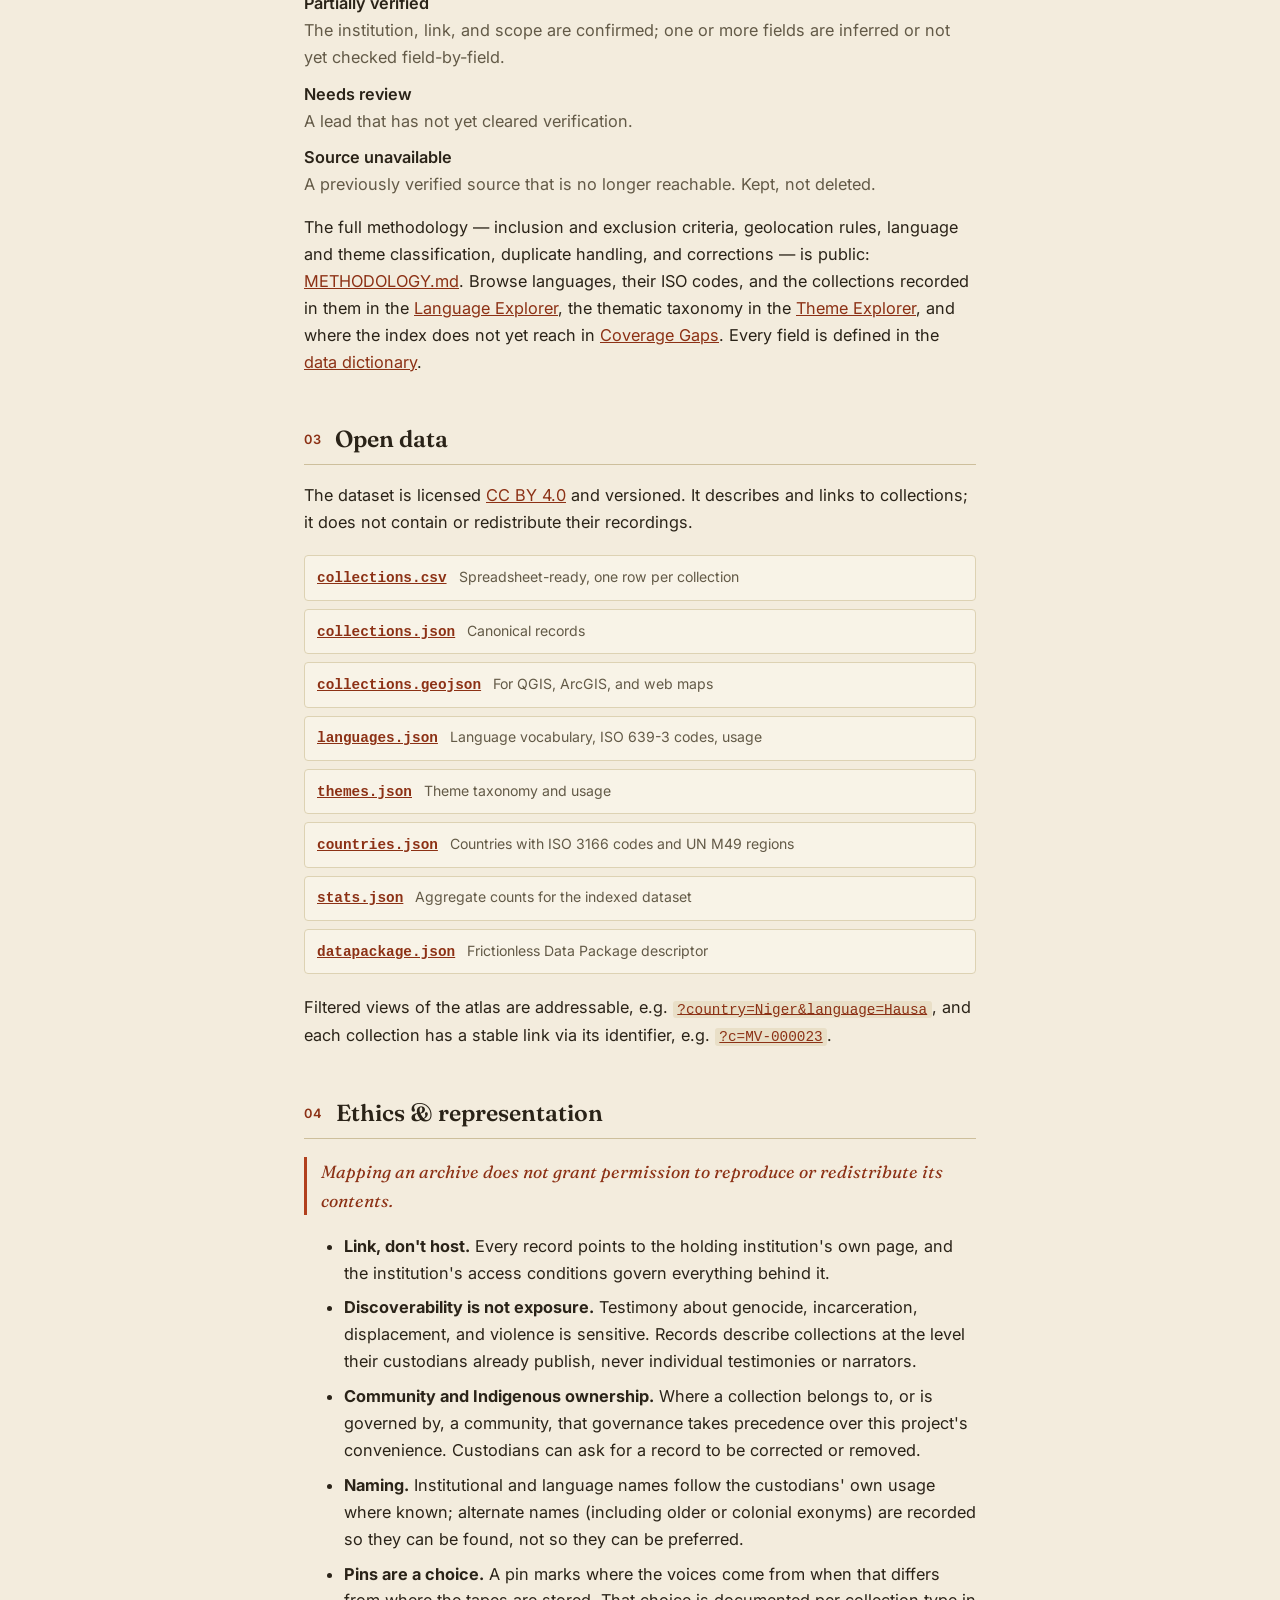
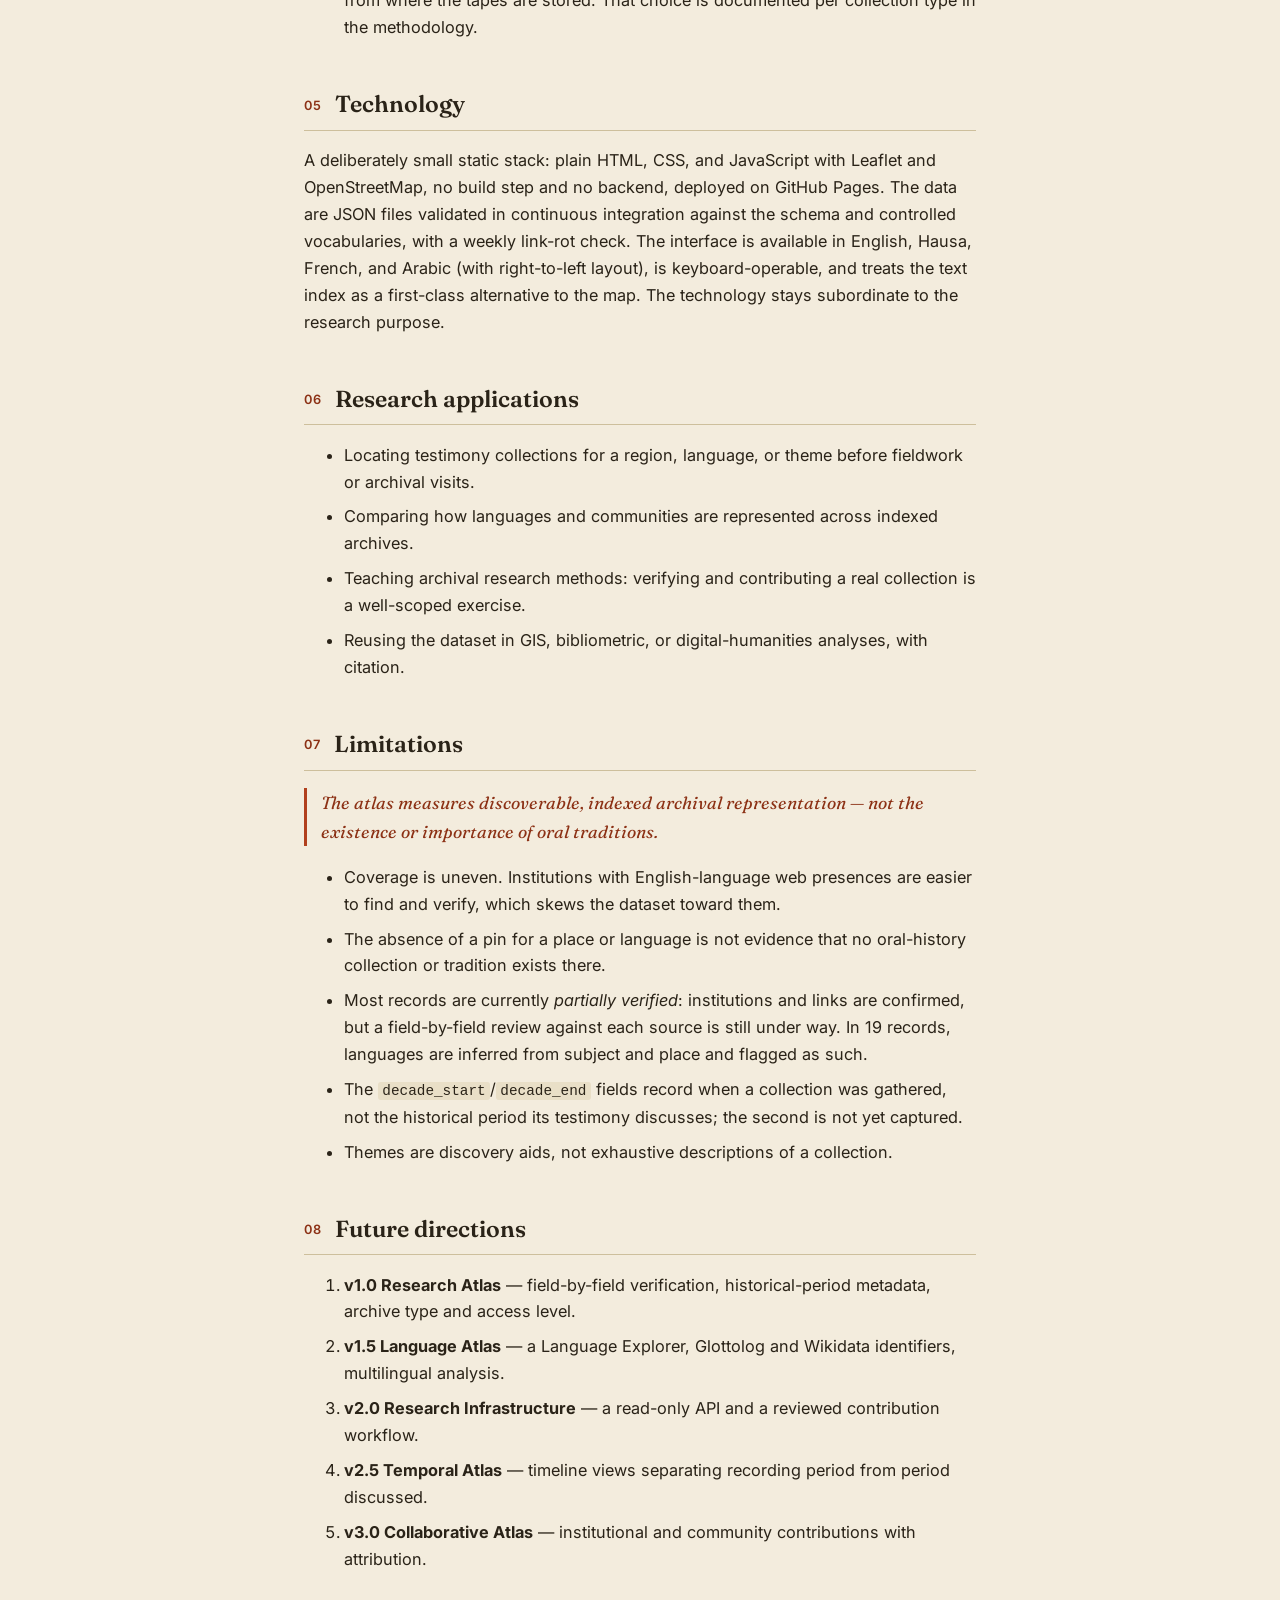
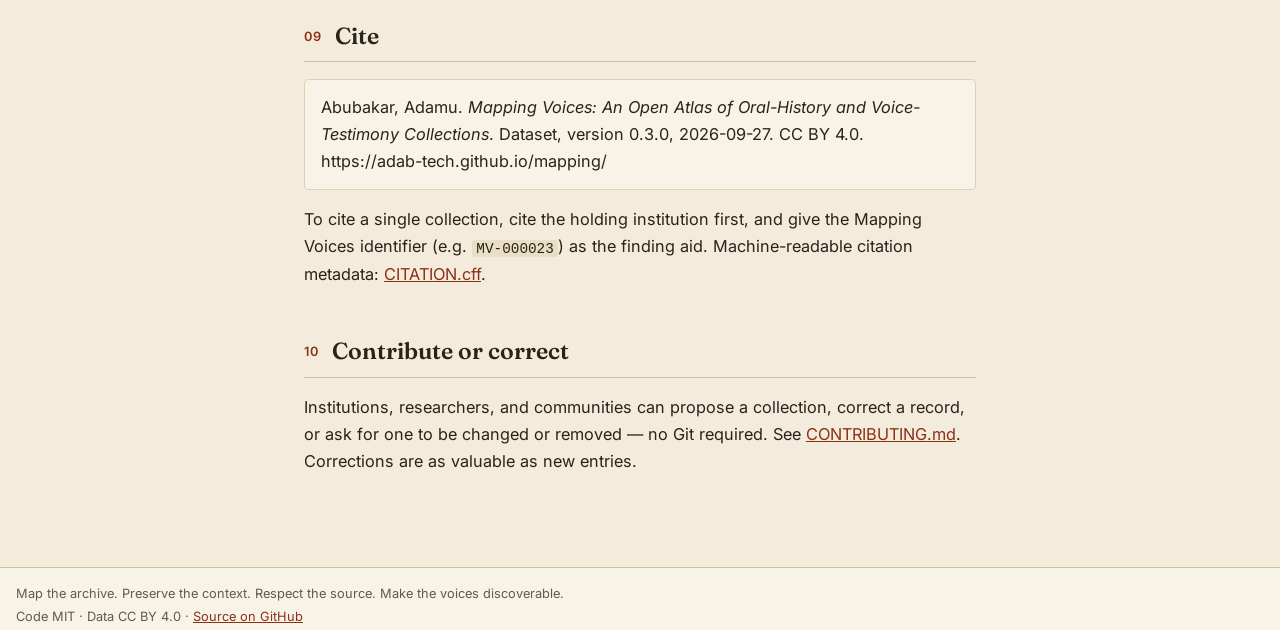
==== commit 7d0b9025: "Add Theme Explorer and Coverage Gaps pages themes.html + js/themes.js: the 15 theme groups, each the" ====
--- a/about.html
+++ b/about.html
@@ -36,6 +36,8 @@
       <a href="#limitations">Limitations</a>
       <a href="#cite">Cite</a>
       <a href="languages.html">Languages</a>
+      <a href="themes.html">Themes</a>
+      <a href="gaps.html">Coverage gaps</a>
       <a href="./" class="page-nav-cta">Open the atlas</a>
     </nav>
   </div>
@@ -116,7 +118,9 @@
       language and theme classification, duplicate handling, and corrections — is
       public: <a href="https://github.com/adab-tech/mapping/blob/main/METHODOLOGY.md">METHODOLOGY.md</a>.
       Browse languages, their ISO codes, and the collections recorded in them in
-      the <a href="languages.html">Language Explorer</a>. Every field is defined in the
+      the <a href="languages.html">Language Explorer</a>, the thematic taxonomy in the
+      <a href="themes.html">Theme Explorer</a>, and where the index does not yet reach
+      in <a href="gaps.html">Coverage Gaps</a>. Every field is defined in the
       <a href="https://github.com/adab-tech/mapping/blob/main/DATA_DICTIONARY.md">data dictionary</a>.
     </p>
   </section>
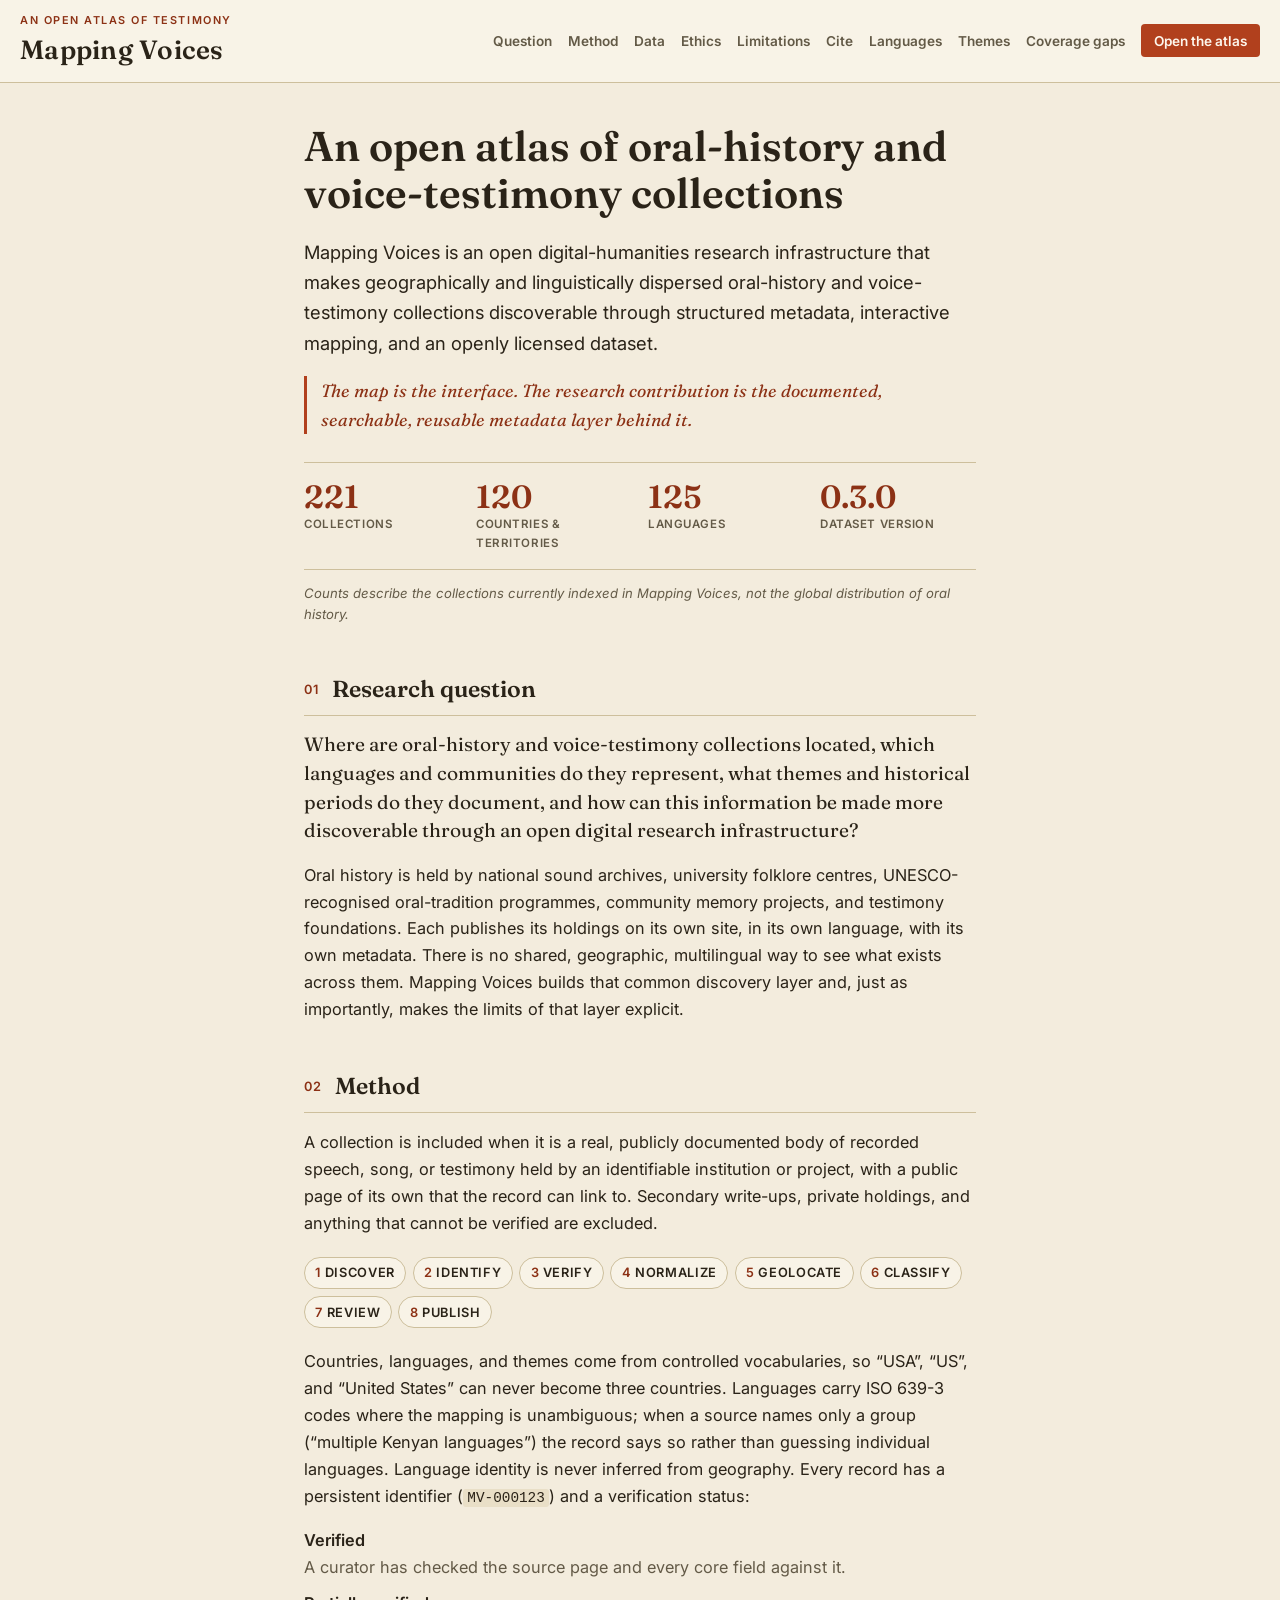
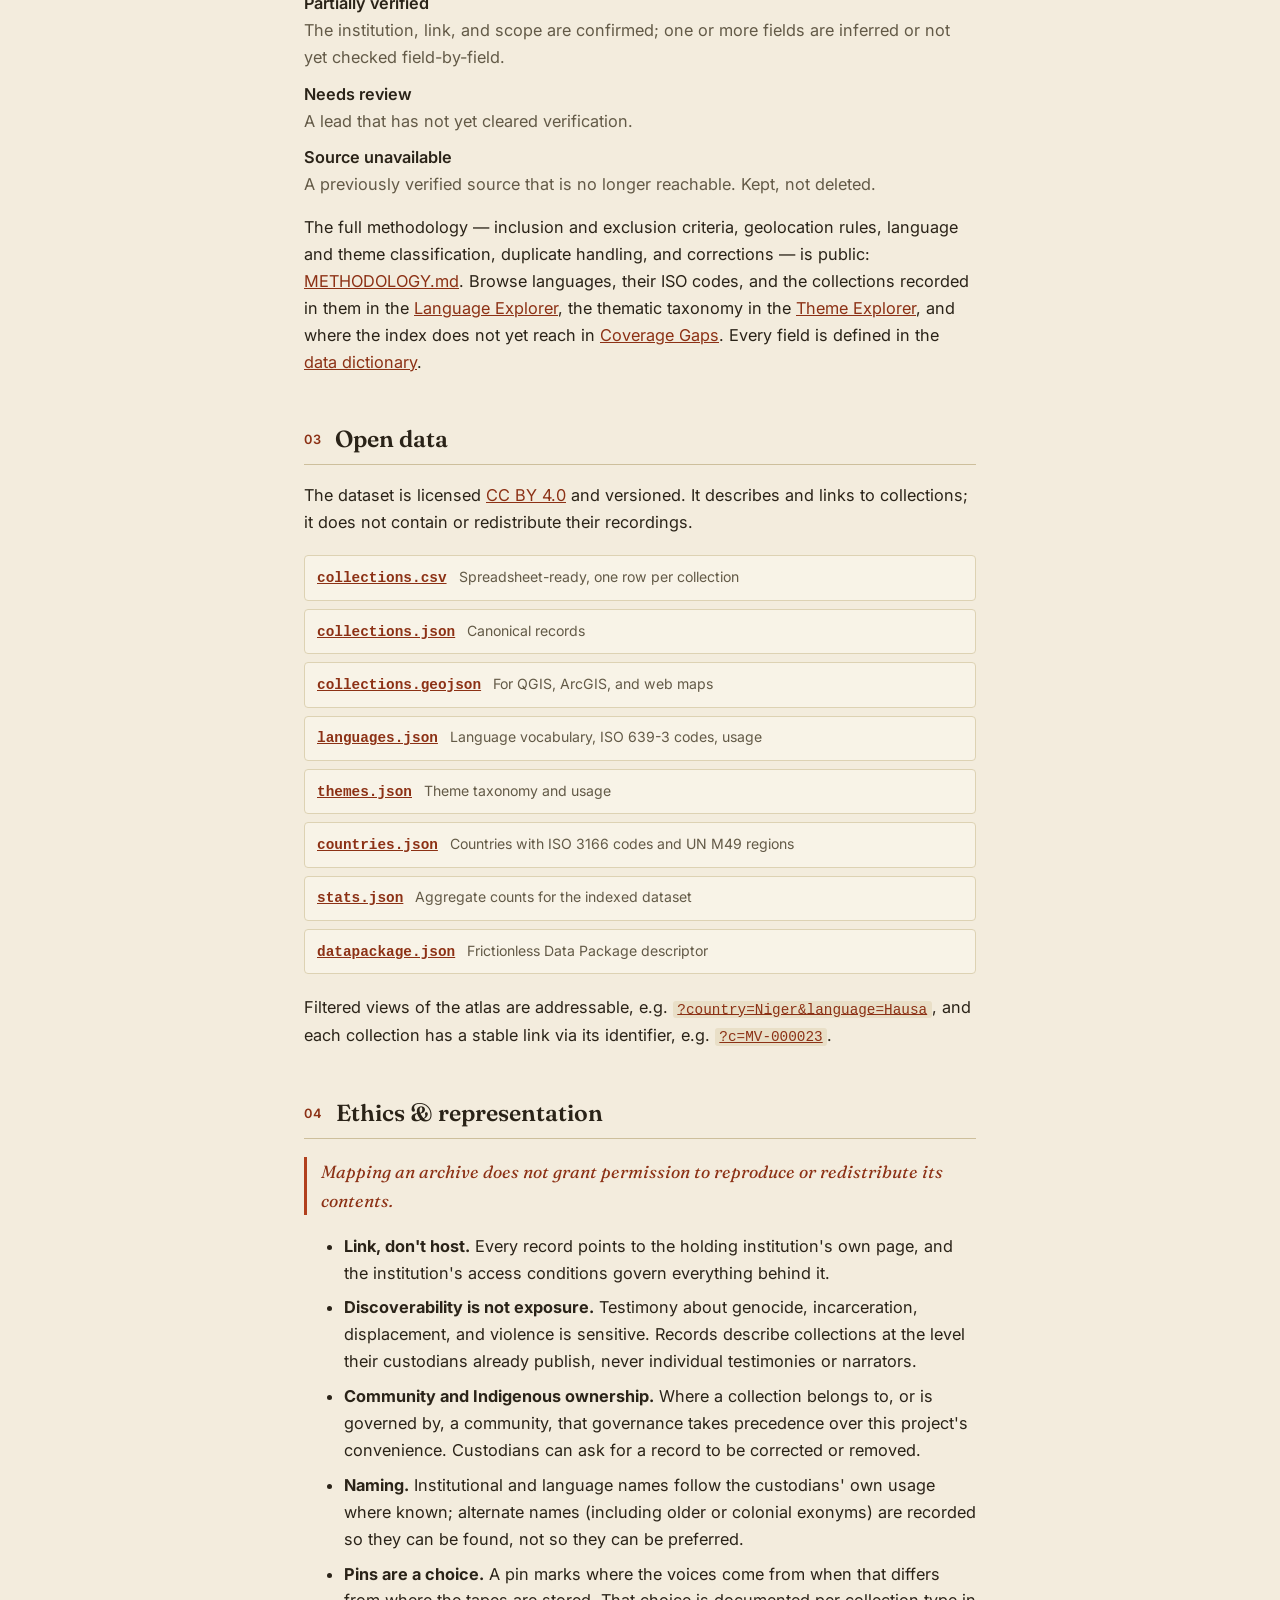
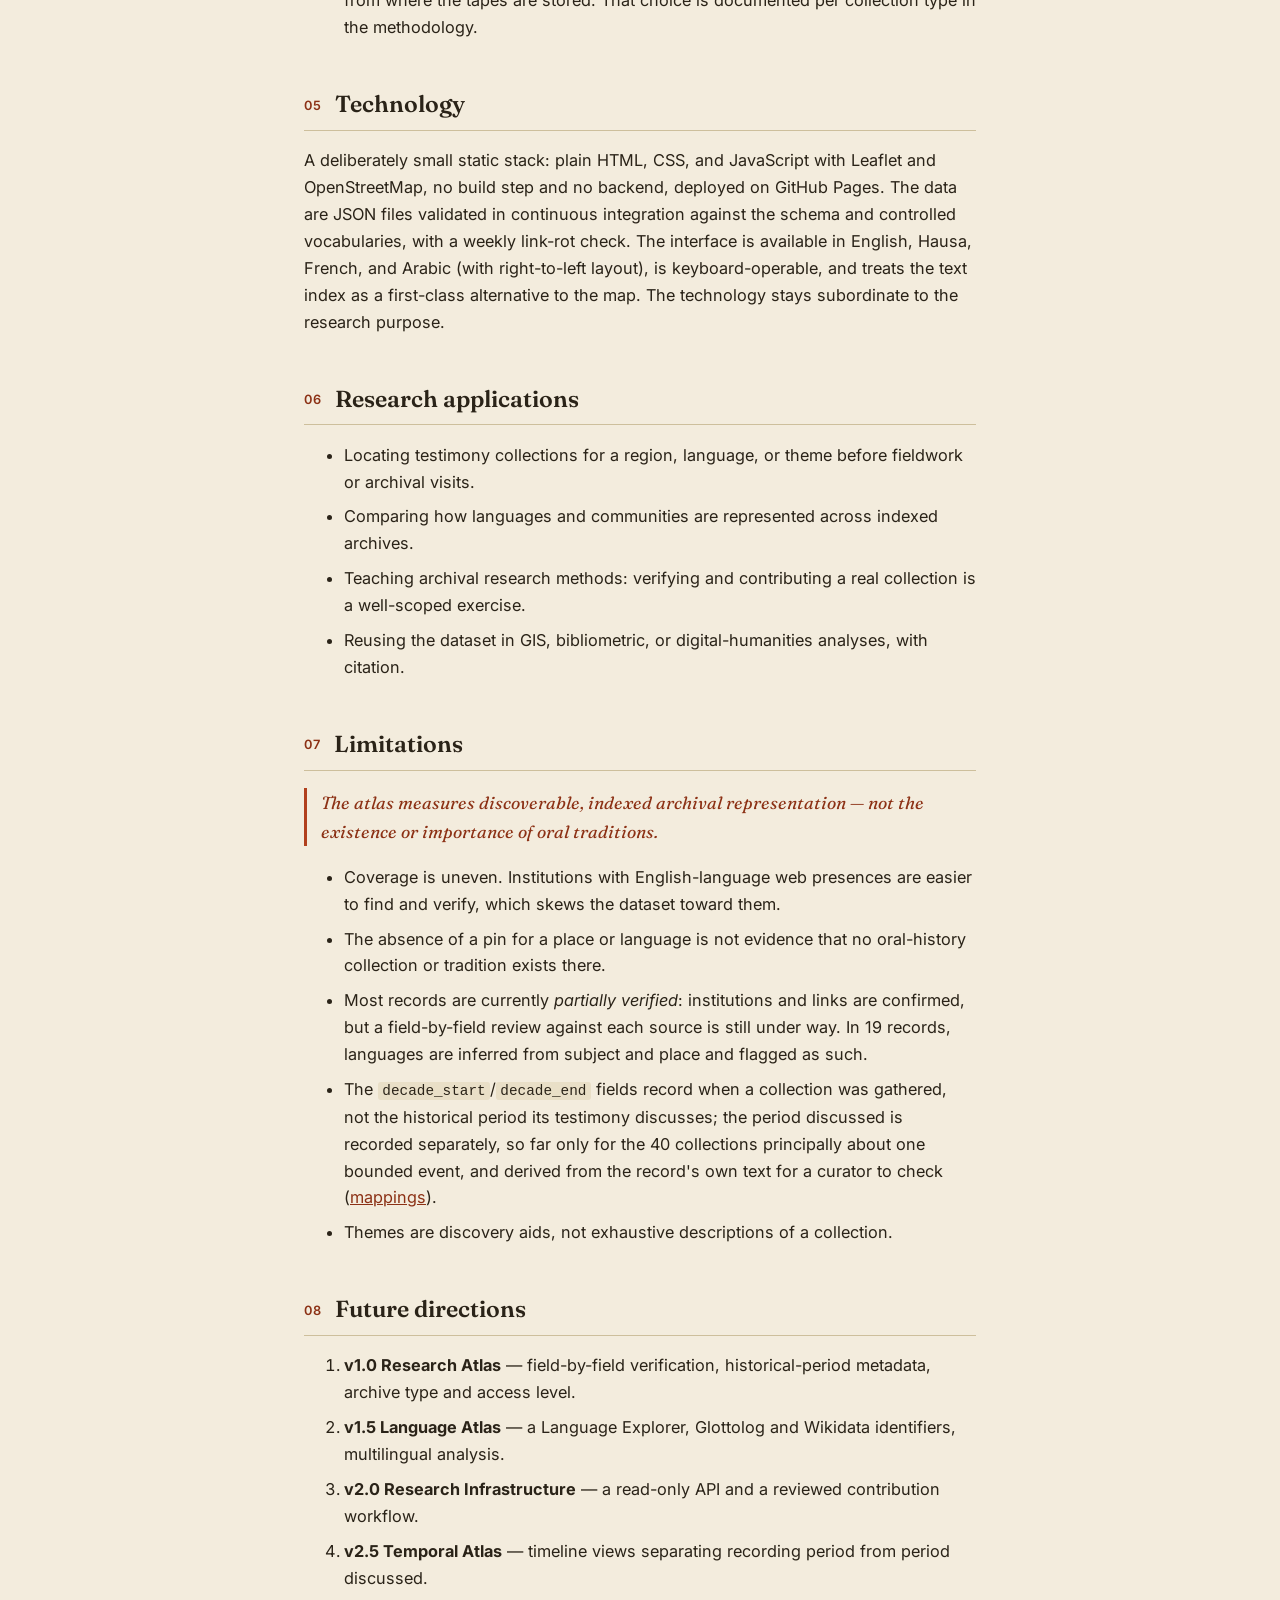
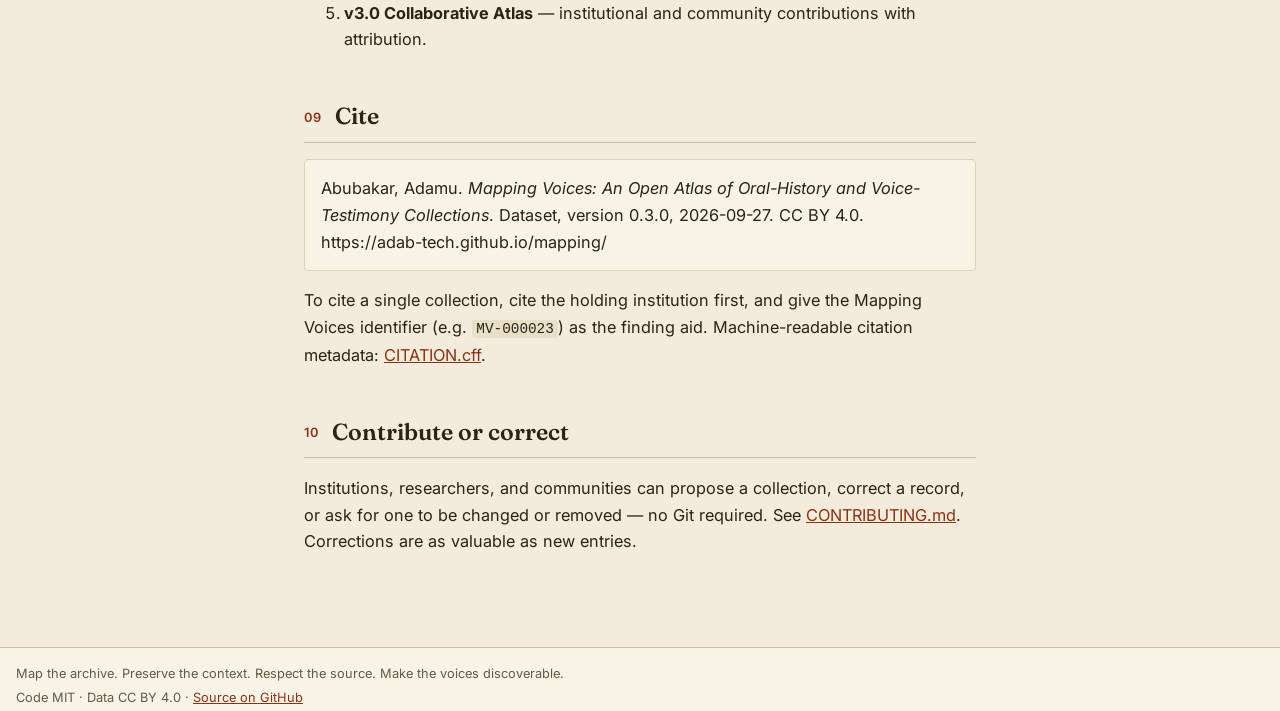
==== commit 8d5c1182: "Merge branch 'worktree-agent-aceb11caa71077226' into claude/charming-brown-ikieno # Conflicts: #	CHA" ====
--- a/about.html
+++ b/about.html
@@ -193,7 +193,7 @@
       <li>Coverage is uneven. Institutions with English-language web presences are easier to find and verify, which skews the dataset toward them.</li>
       <li>The absence of a pin for a place or language is not evidence that no oral-history collection or tradition exists there.</li>
       <li>Most records are currently <em>partially verified</em>: institutions and links are confirmed, but a field-by-field review against each source is still under way. In 19 records, languages are inferred from subject and place and flagged as such.</li>
-      <li>The <code>decade_start</code>/<code>decade_end</code> fields record when a collection was gathered, not the historical period its testimony discusses; the second is not yet captured.</li>
+      <li>The <code>decade_start</code>/<code>decade_end</code> fields record when a collection was gathered, not the historical period its testimony discusses; the period discussed is recorded separately, so far only for the 40 collections principally about one bounded event, and derived from the record's own text for a curator to check (<a href="https://github.com/adab-tech/mapping/blob/main/docs/HISTORICAL-PERIODS.md">mappings</a>).</li>
       <li>Themes are discovery aids, not exhaustive descriptions of a collection.</li>
     </ul>
   </section>
--- a/css/style.css
+++ b/css/style.css
@@ -694,6 +694,22 @@
   font-weight: 600;
 }
 
+/* Controlled access term, shown above the holder's own access notes. */
+.access-term {
+  display: inline-block;
+  margin-bottom: 0.3rem;
+  padding: 0.1rem 0.55rem;
+  border: 1px solid currentColor;
+  border-radius: 999px;
+  font-size: 0.78rem;
+  font-weight: 600;
+  color: var(--ink-soft);
+}
+
+.access-notes {
+  display: block;
+}
+
 .detail-summary {
   font-size: 0.95rem;
   line-height: 1.55;
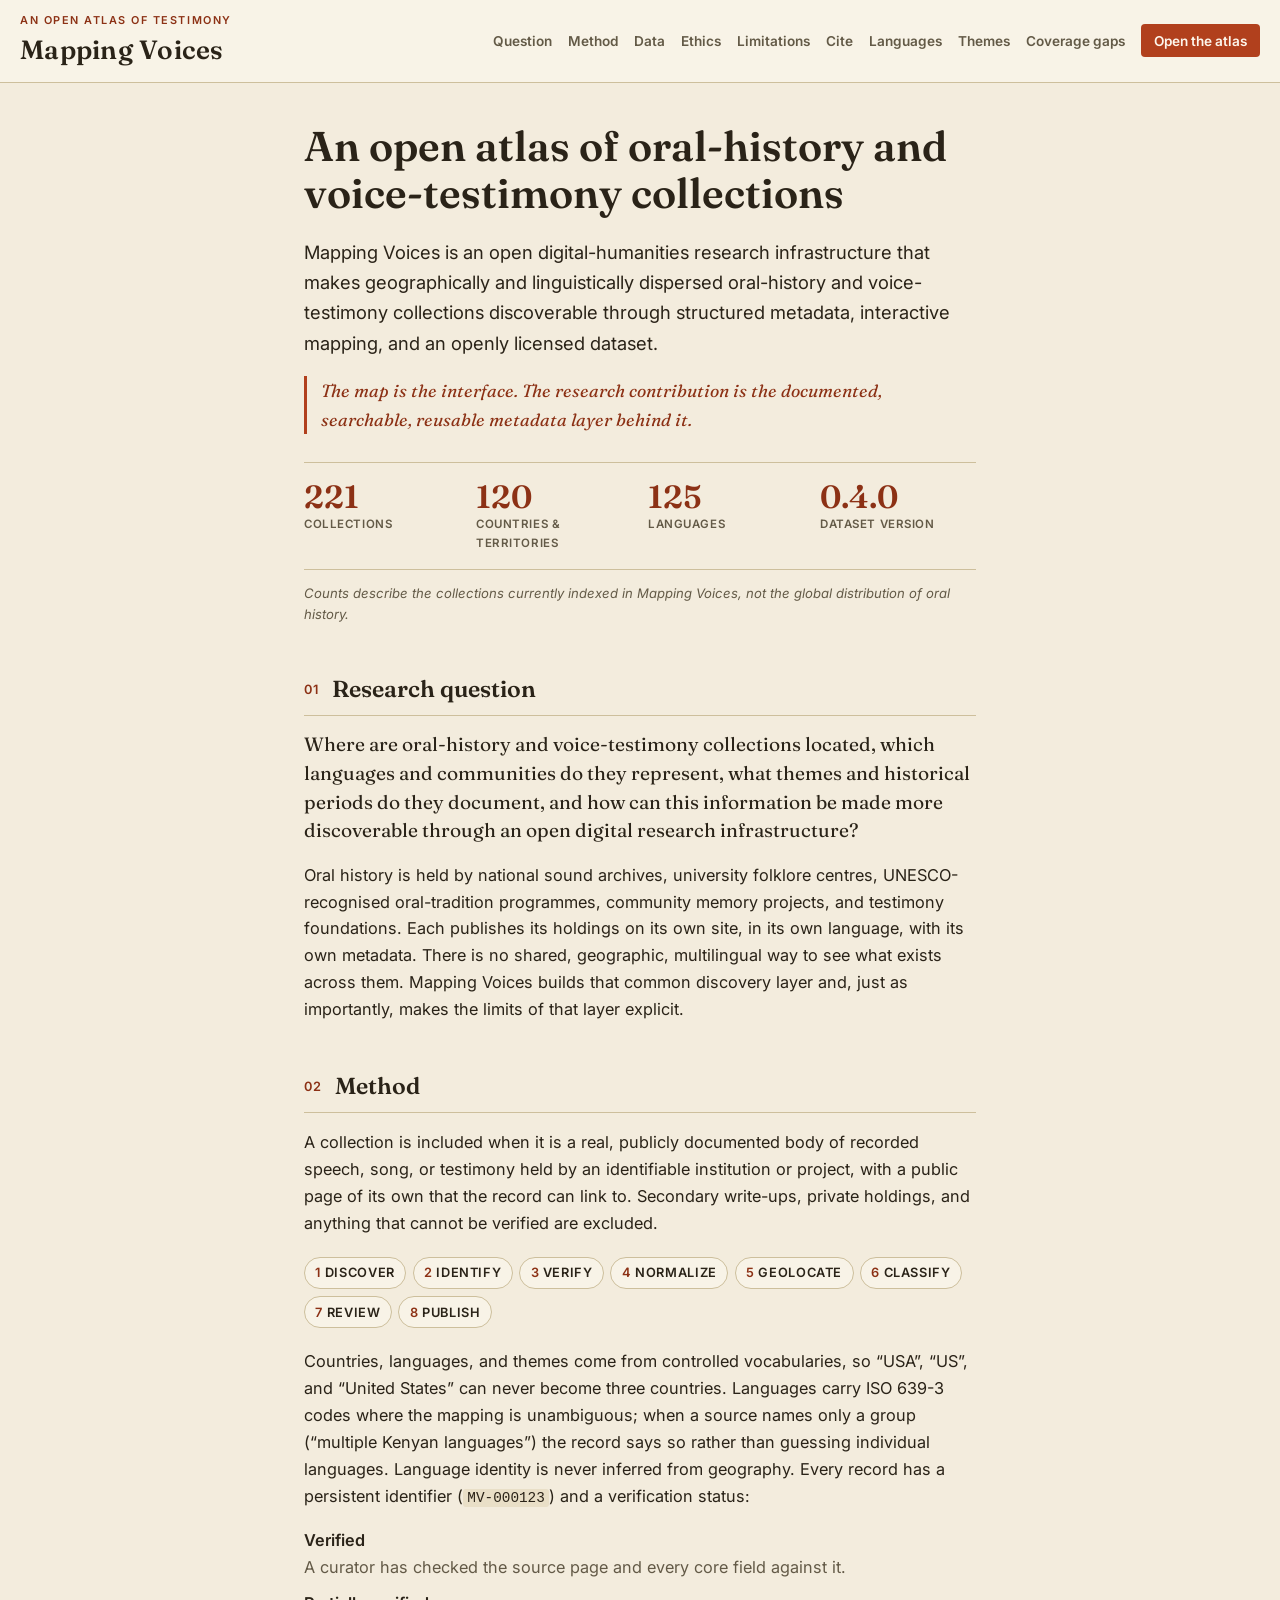
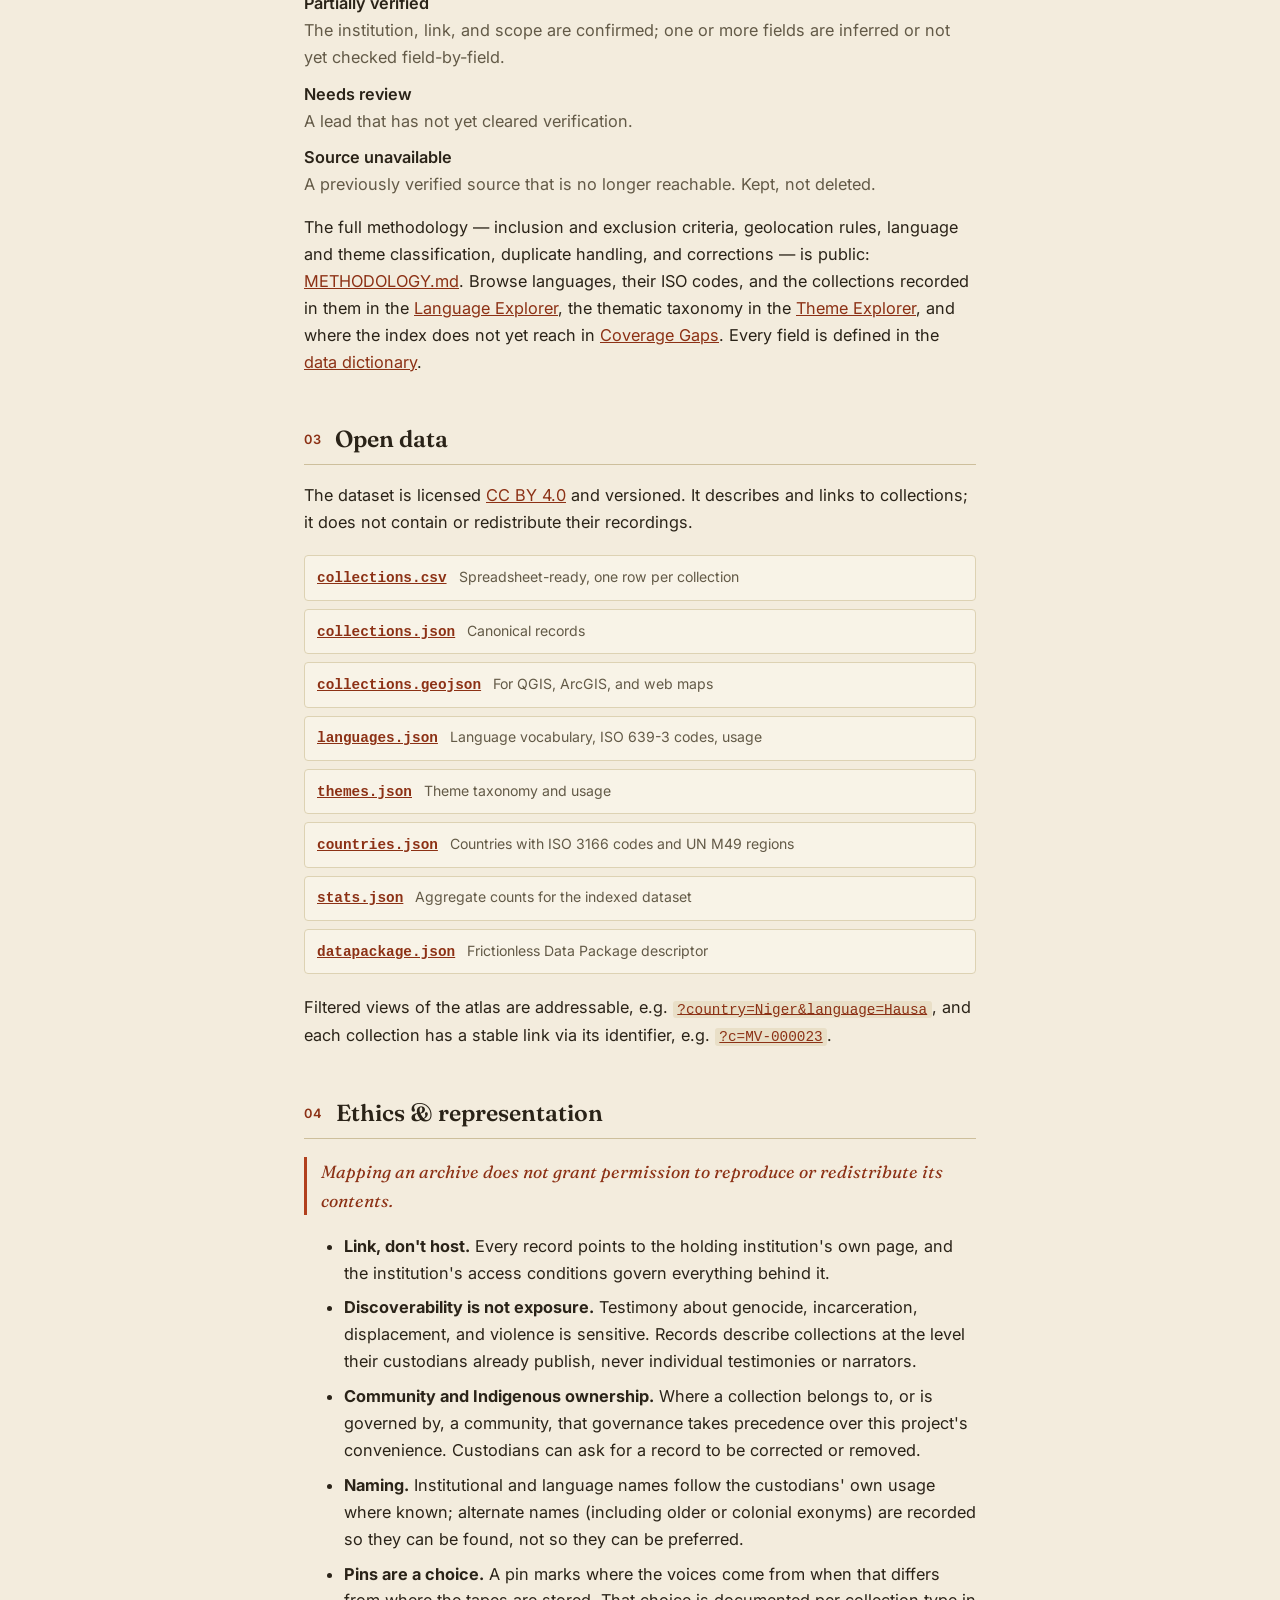
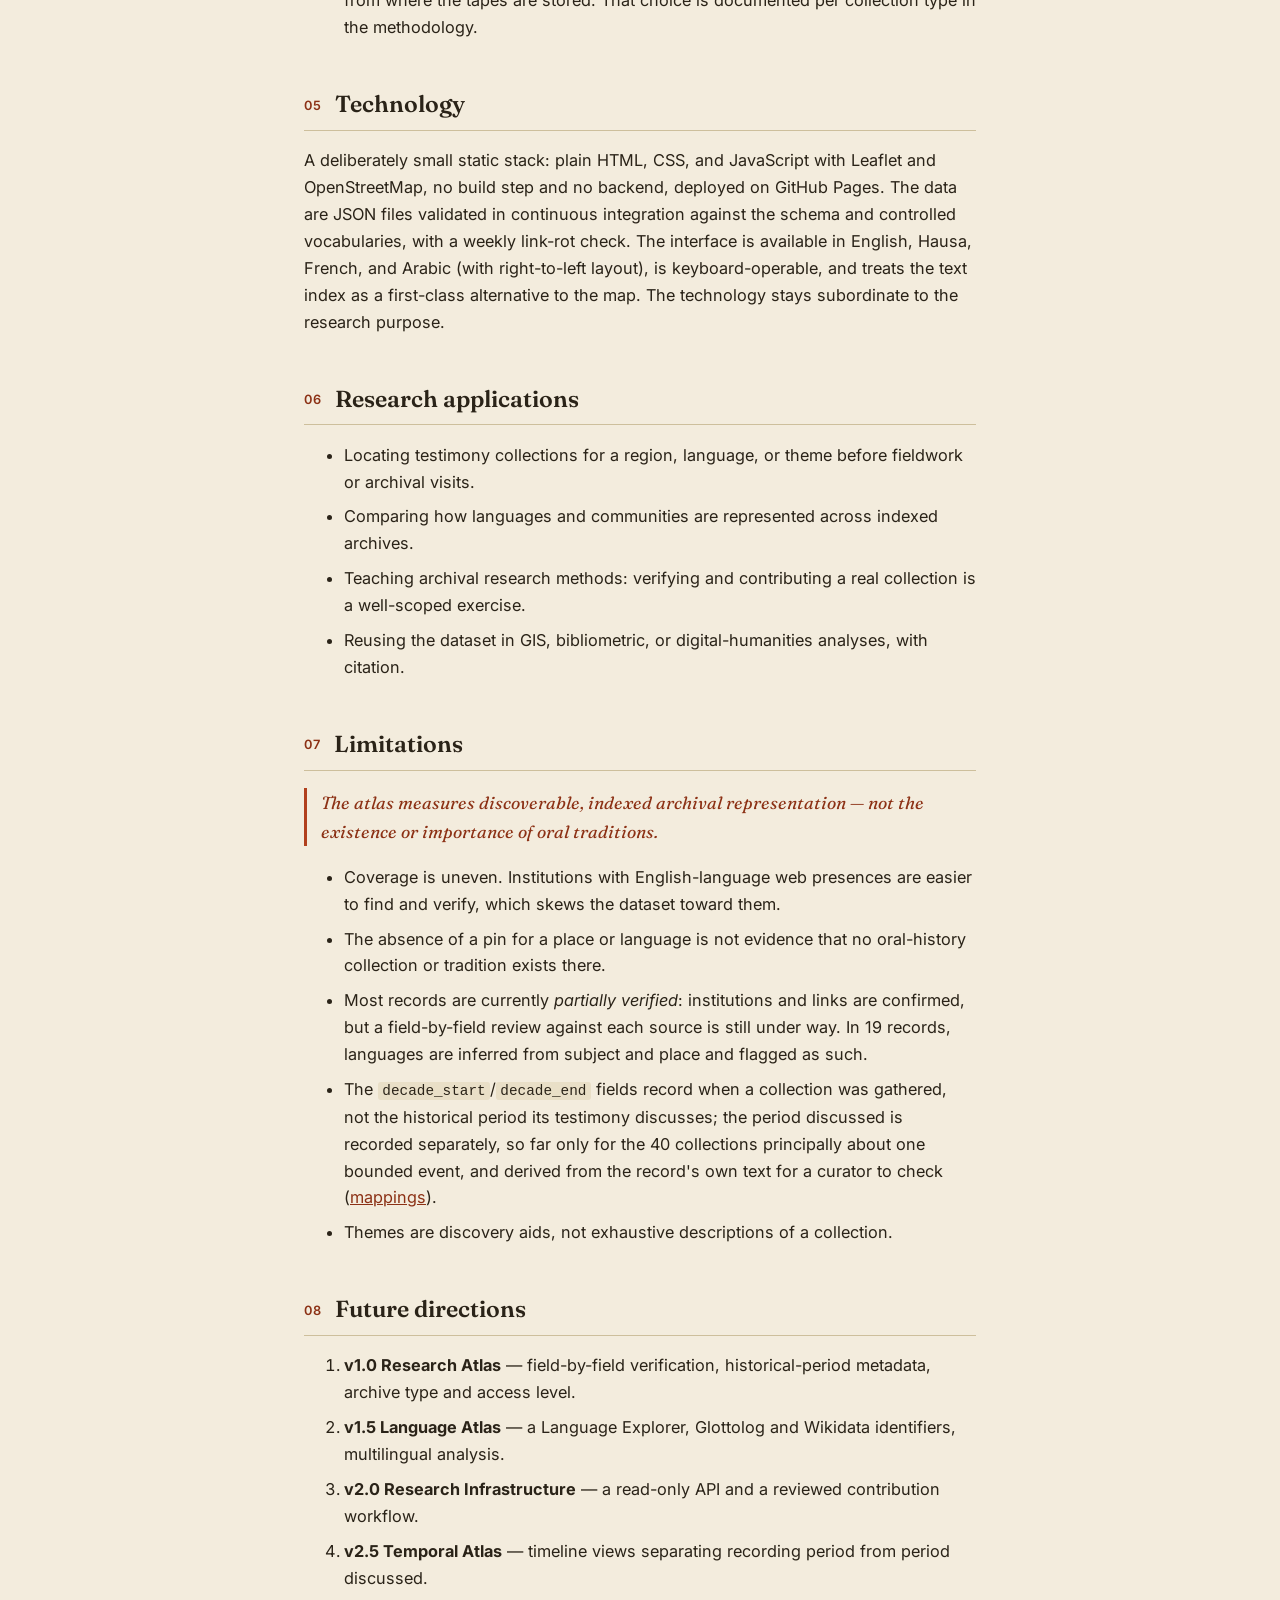
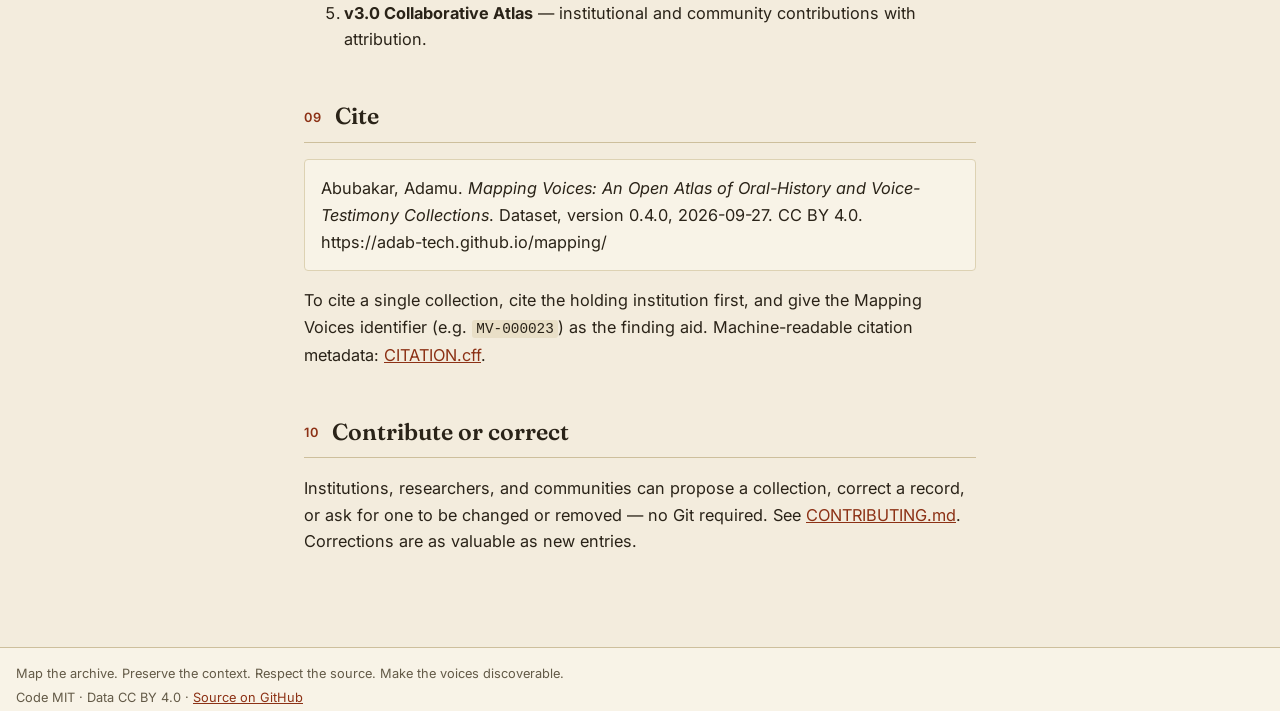
==== commit e25a3bab: "Release dataset v0.4.0 Bump the version in dataset-meta, CITATION.cff, the JSON-LD, the About page, " ====
--- a/about.html
+++ b/about.html
@@ -59,7 +59,7 @@
       <div><dt>Collections</dt><dd data-stat="collections">221</dd></div>
       <div><dt>Countries &amp; territories</dt><dd data-stat="countries">120</dd></div>
       <div><dt>Languages</dt><dd data-stat="languages">125</dd></div>
-      <div><dt>Dataset version</dt><dd data-stat="version">0.3.0</dd></div>
+      <div><dt>Dataset version</dt><dd data-stat="version">0.4.0</dd></div>
     </dl>
     <p class="fine">
       Counts describe the collections currently indexed in Mapping Voices, not the
@@ -213,7 +213,7 @@
     <h2 id="h-cite"><span class="num">09</span> Cite</h2>
     <p class="citation" id="citation-text">
       Abubakar, Adamu. <em>Mapping Voices: An Open Atlas of Oral-History and
-      Voice-Testimony Collections</em>. Dataset, version <span data-stat="version">0.3.0</span>,
+      Voice-Testimony Collections</em>. Dataset, version <span data-stat="version">0.4.0</span>,
       <span data-stat="released">2026-09-27</span>. CC BY 4.0. https://adab-tech.github.io/mapping/
     </p>
     <p>
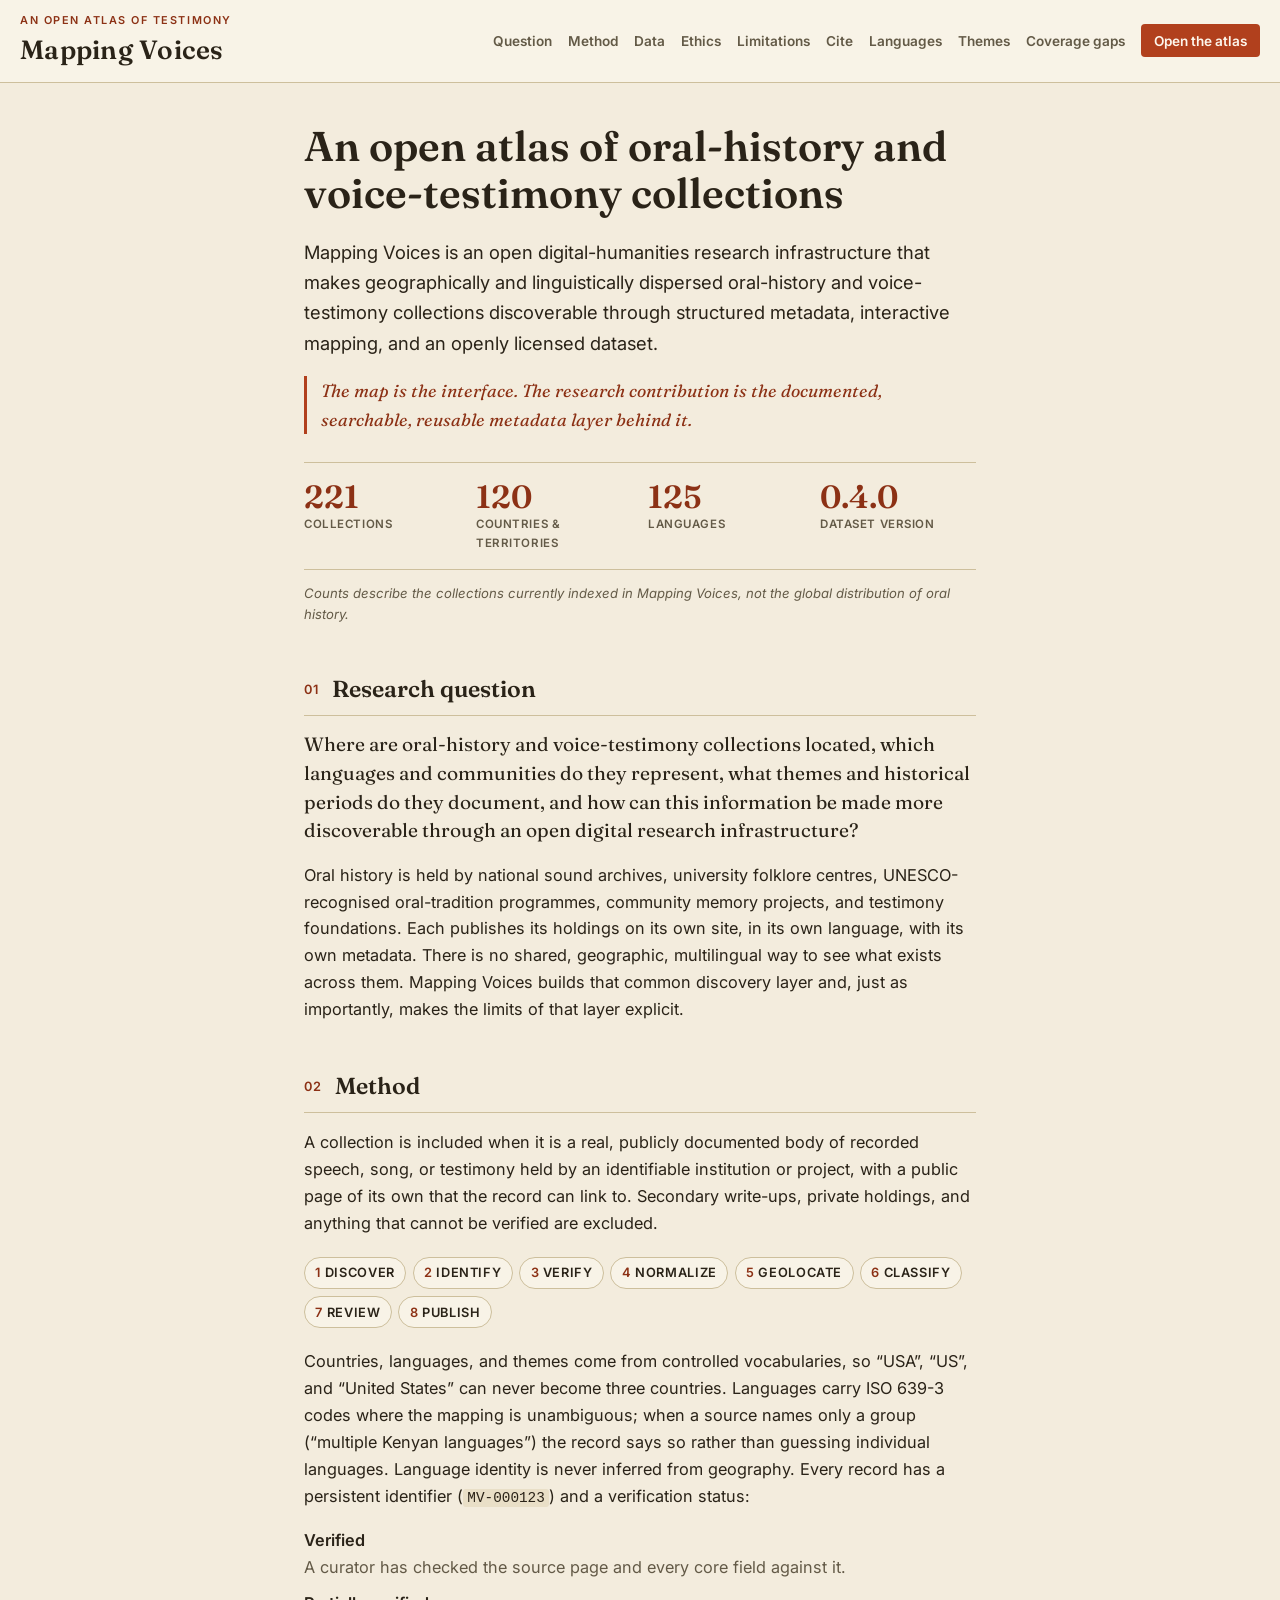
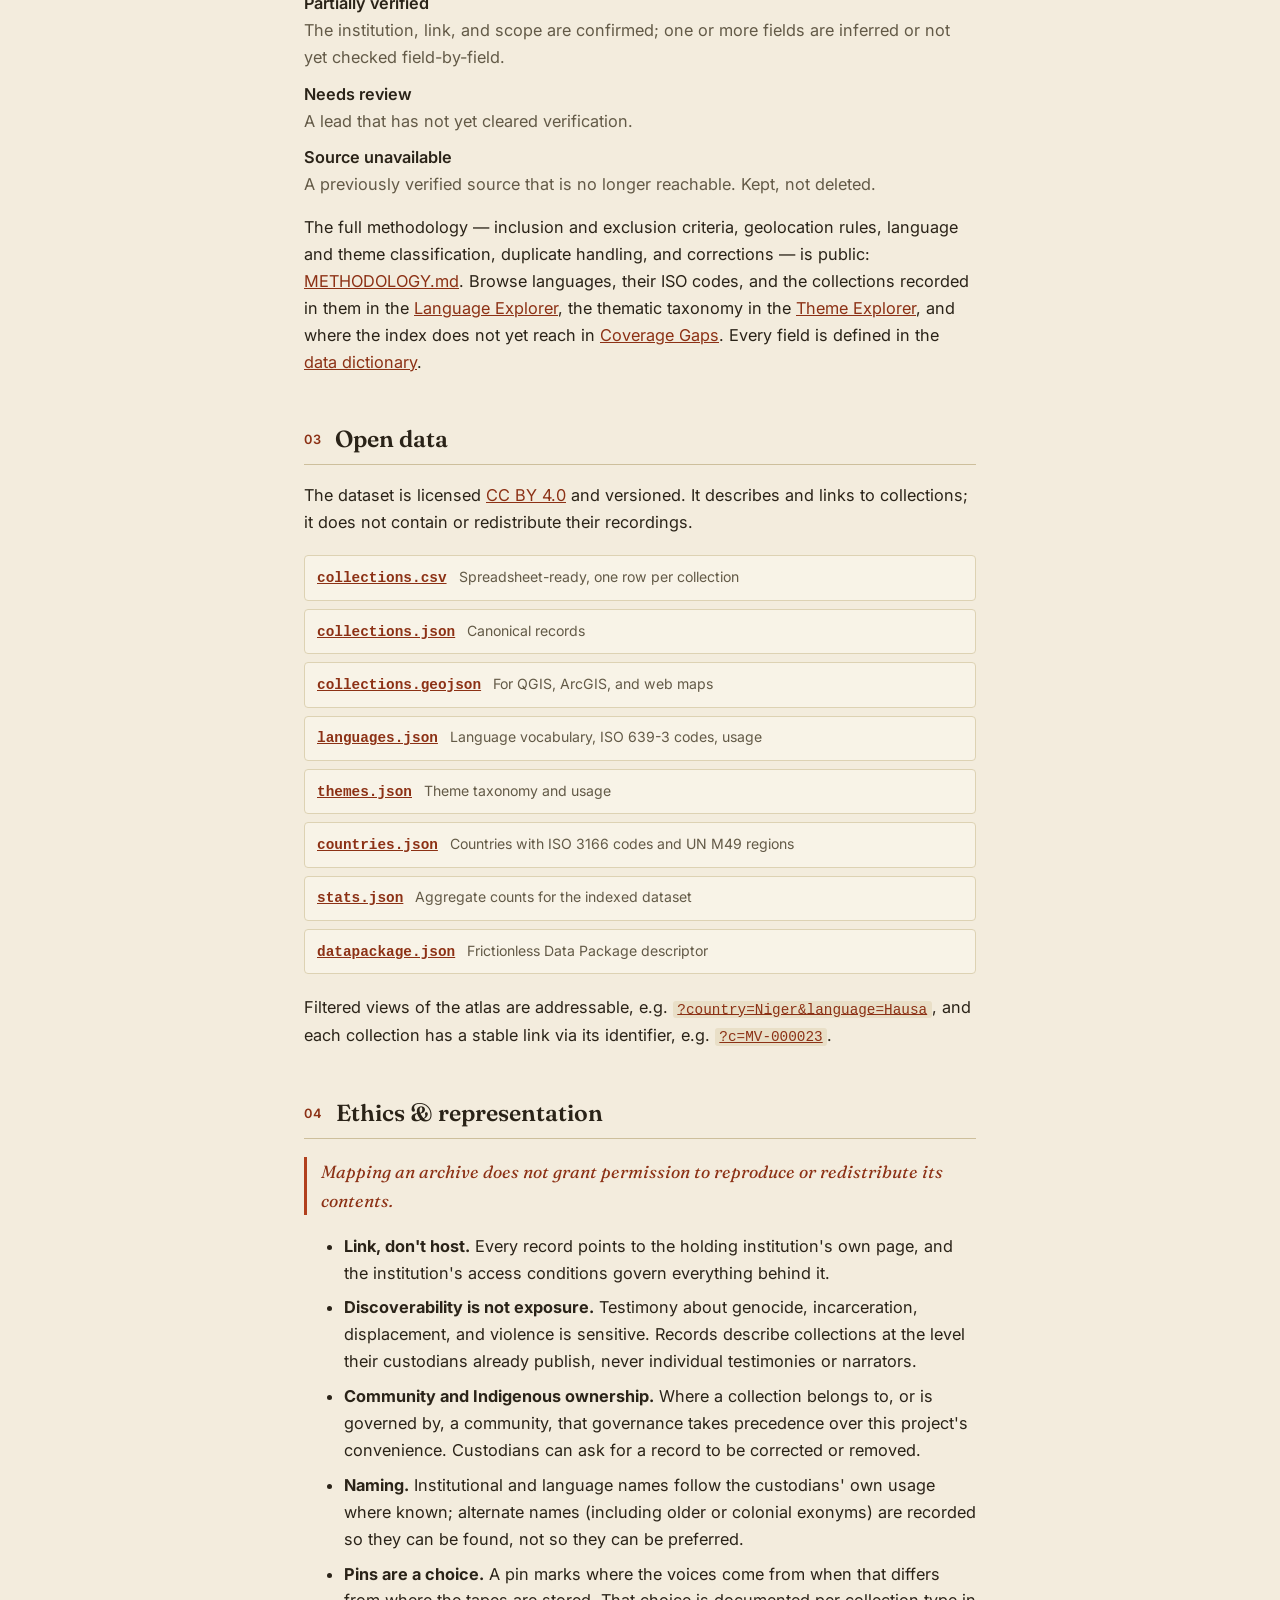
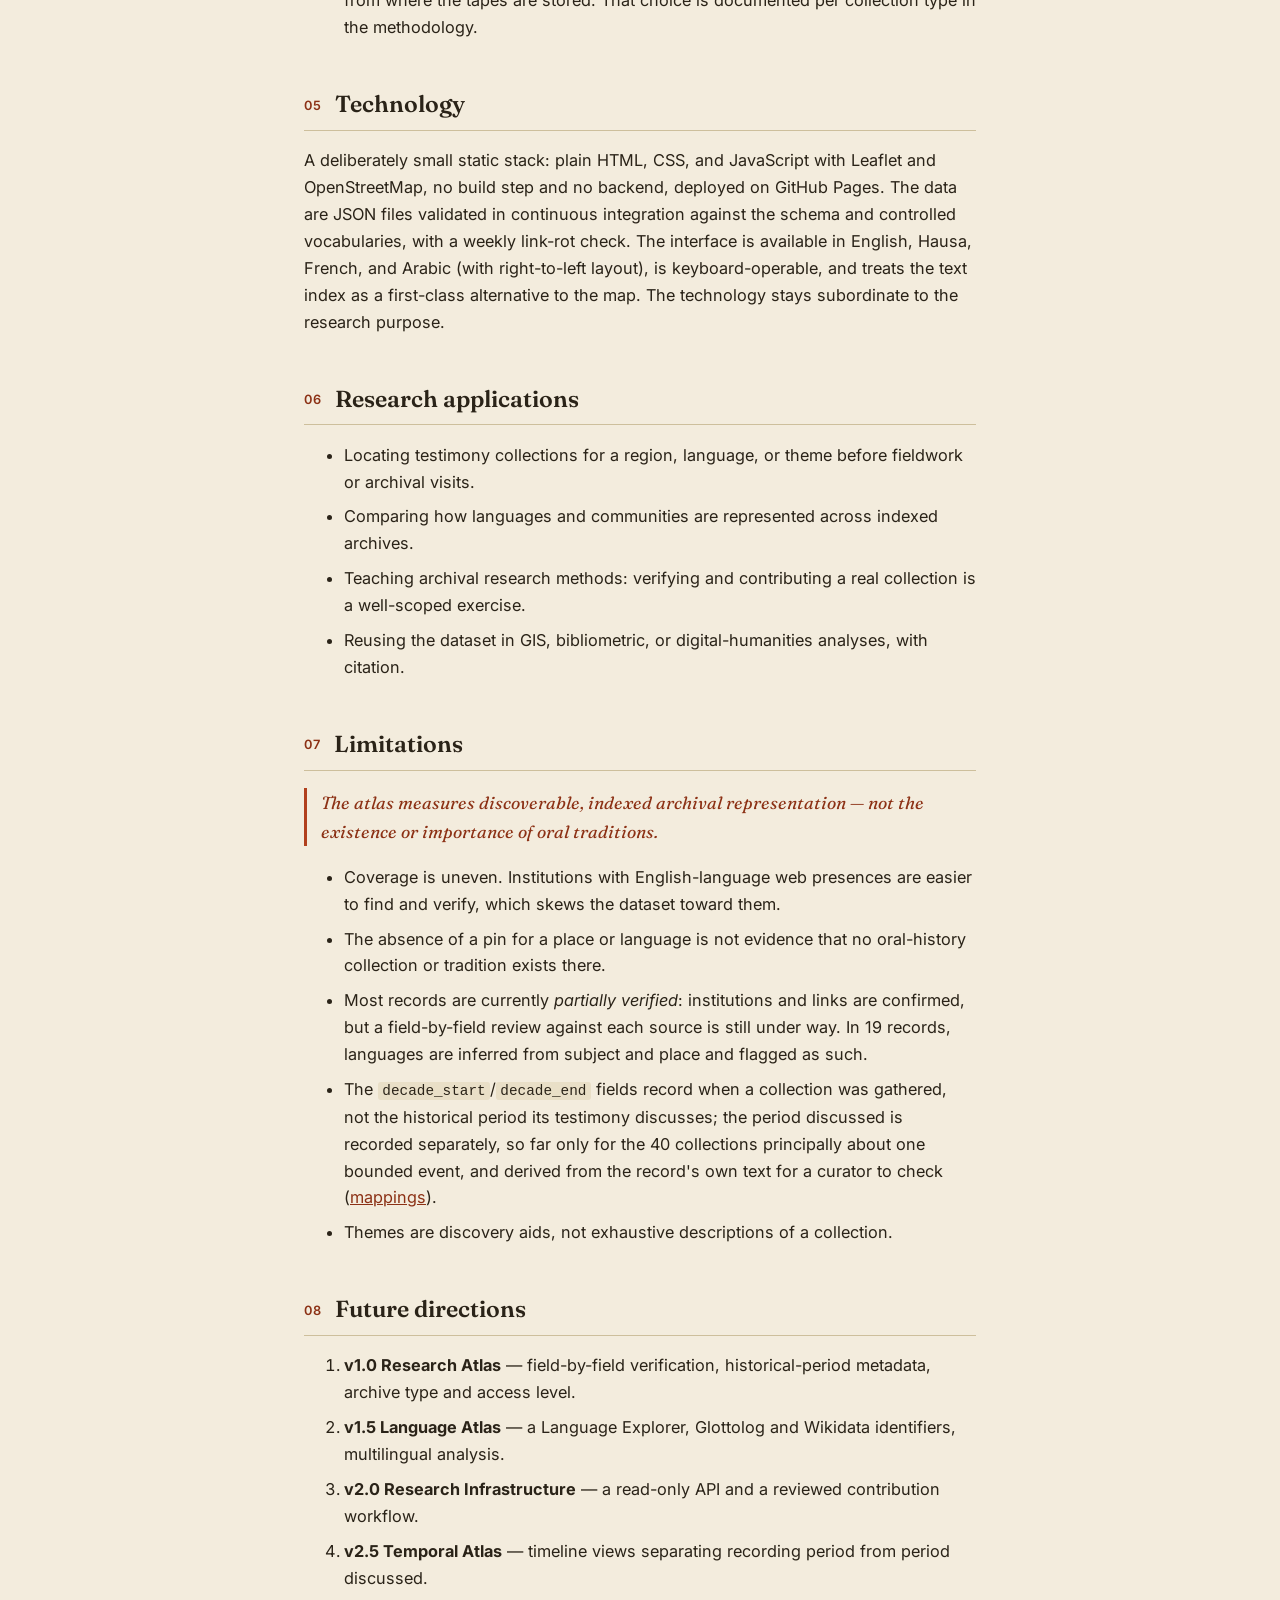
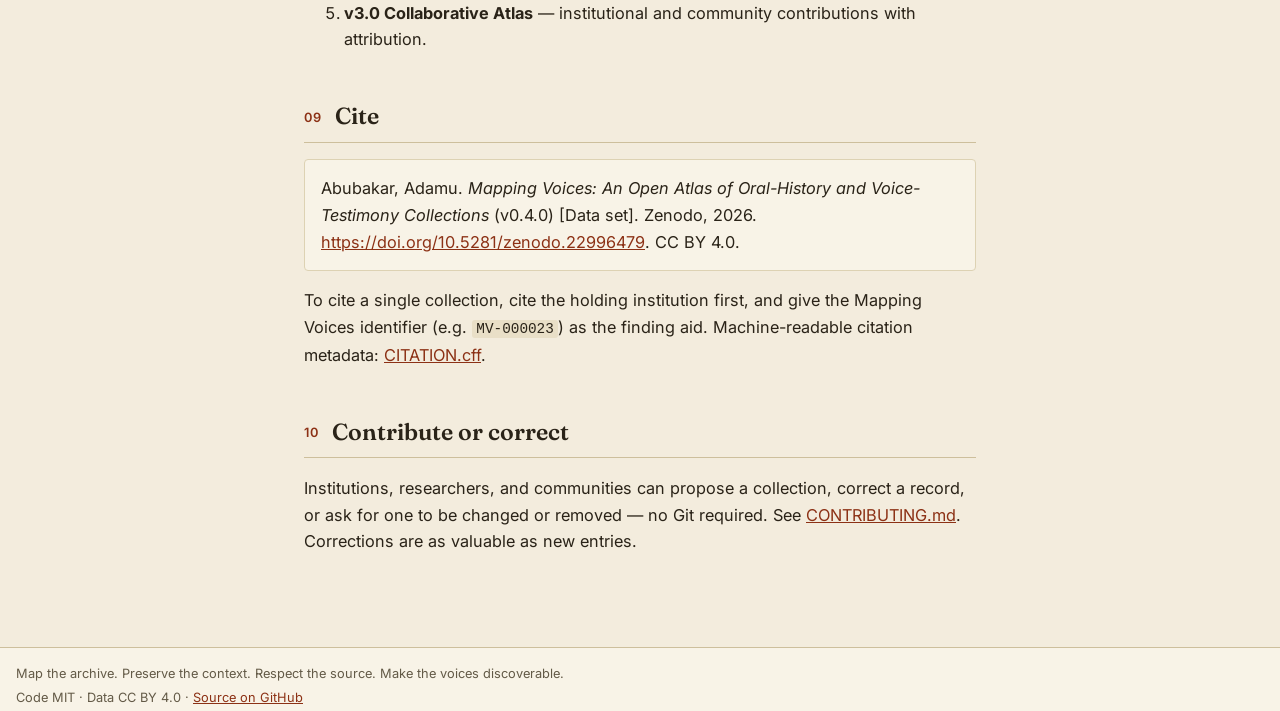
==== commit 87be7d7e: "Record the Zenodo DOI for dataset v0.4.0 10.5281/zenodo.22996479, now in data/dataset-meta.json, CIT" ====
--- a/about.html
+++ b/about.html
@@ -213,8 +213,8 @@
     <h2 id="h-cite"><span class="num">09</span> Cite</h2>
     <p class="citation" id="citation-text">
       Abubakar, Adamu. <em>Mapping Voices: An Open Atlas of Oral-History and
-      Voice-Testimony Collections</em>. Dataset, version <span data-stat="version">0.4.0</span>,
-      <span data-stat="released">2026-09-27</span>. CC BY 4.0. https://adab-tech.github.io/mapping/
+      Voice-Testimony Collections</em> (v0.4.0) [Data set]. Zenodo, 2026.
+      <a href="https://doi.org/10.5281/zenodo.22996479">https://doi.org/10.5281/zenodo.22996479</a>. CC BY 4.0.
     </p>
     <p>
       To cite a single collection, cite the holding institution first, and give the
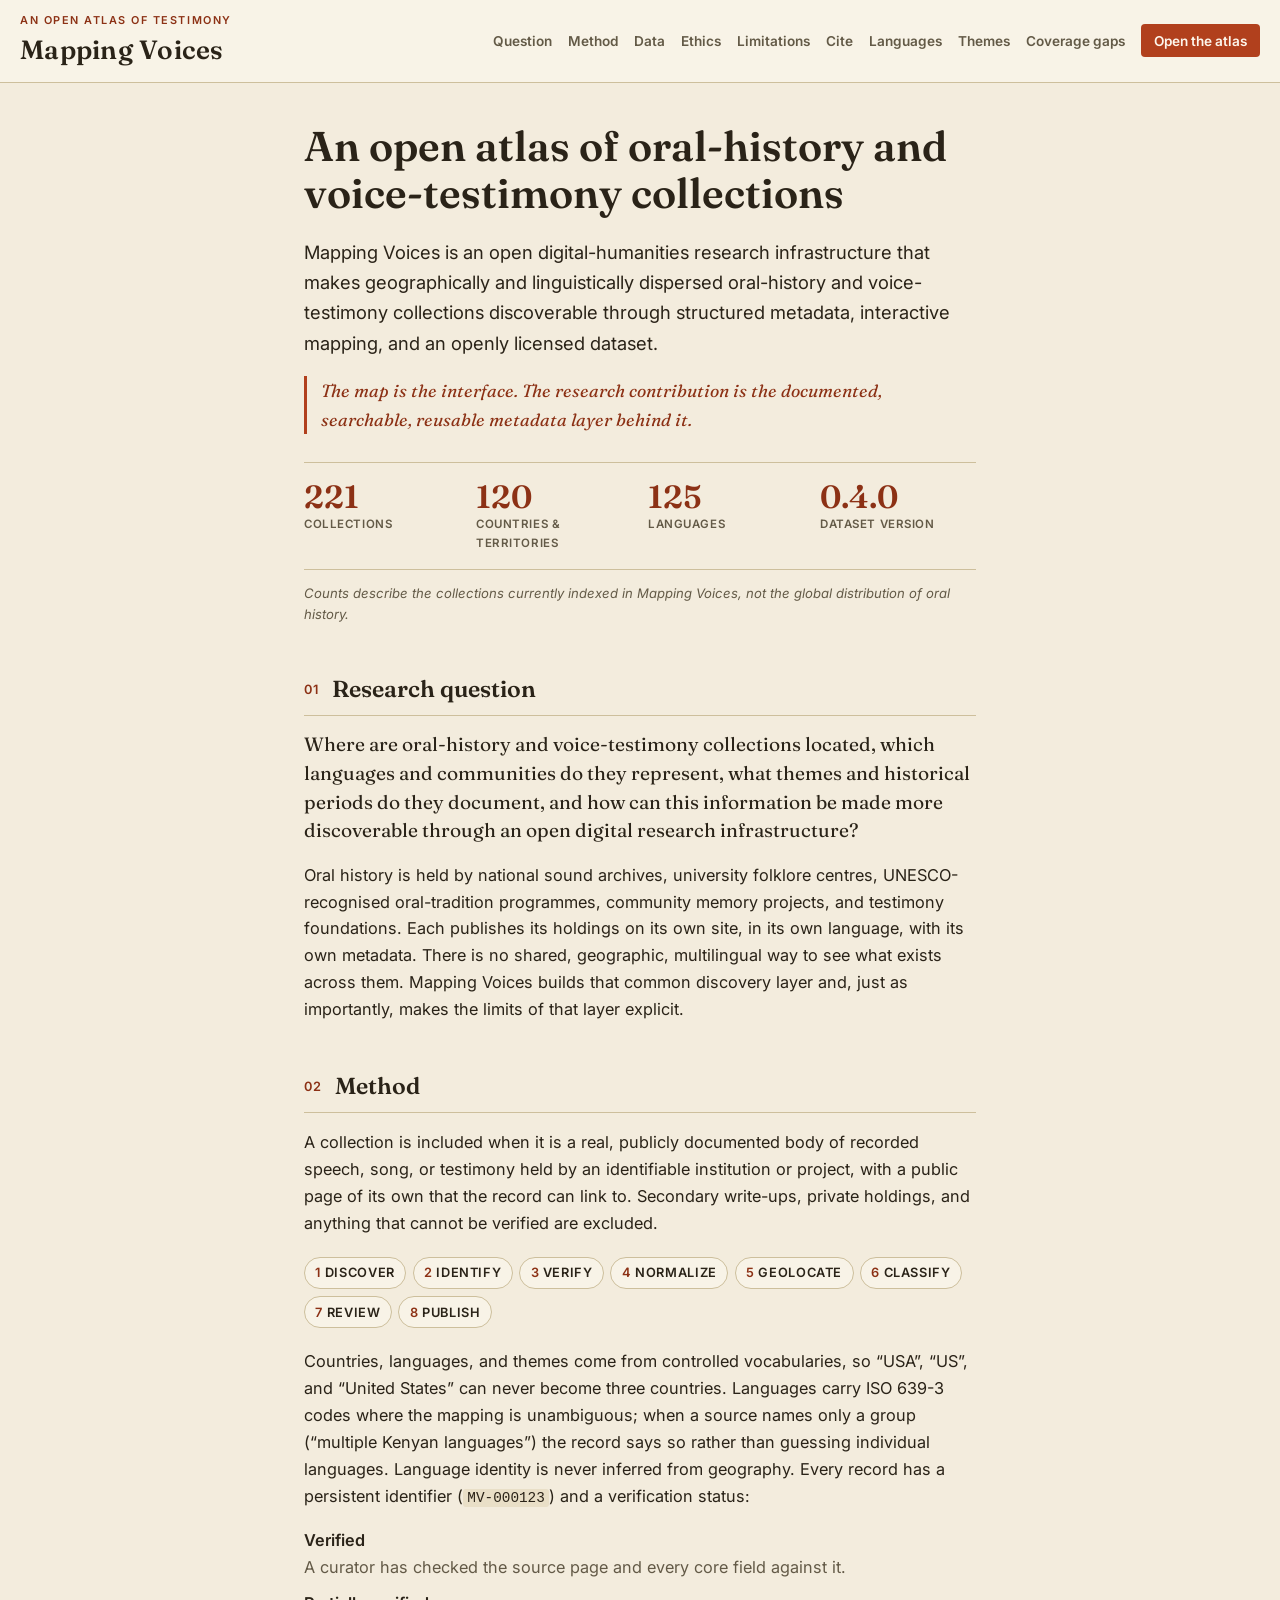
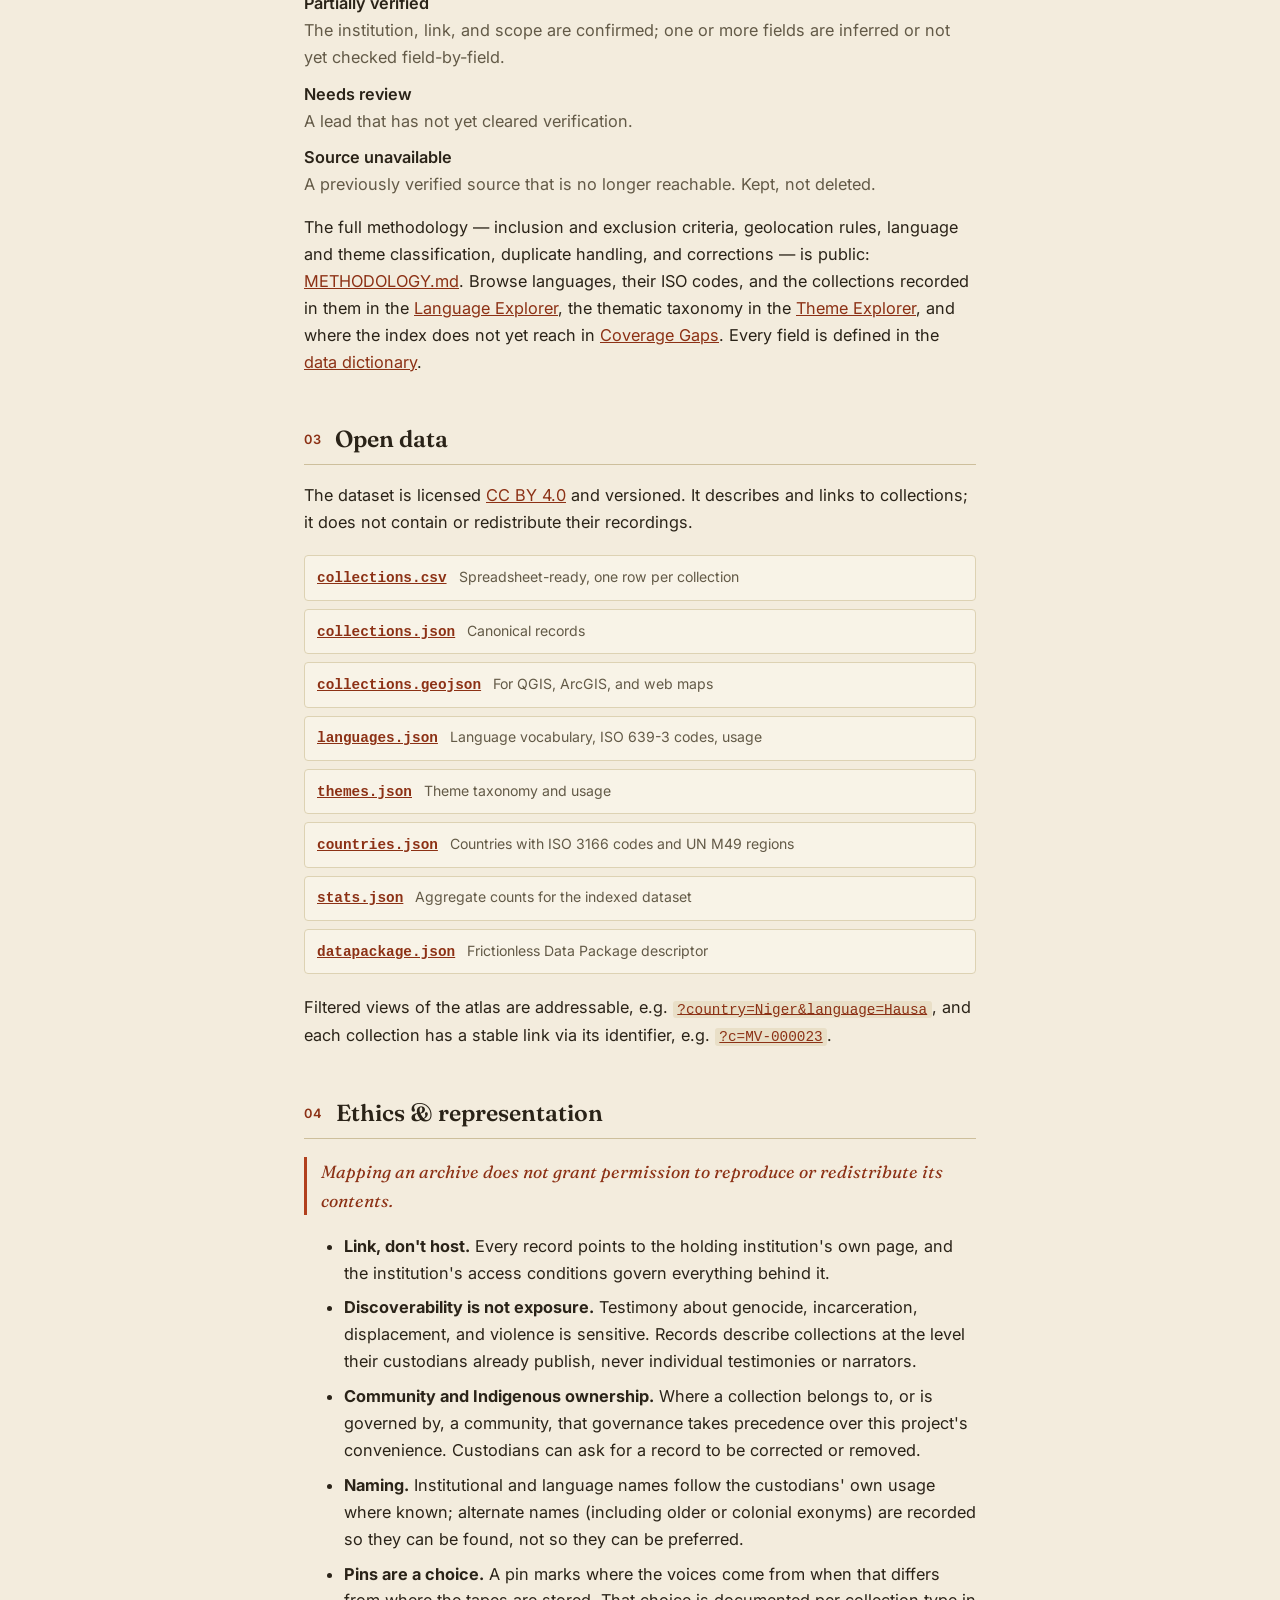
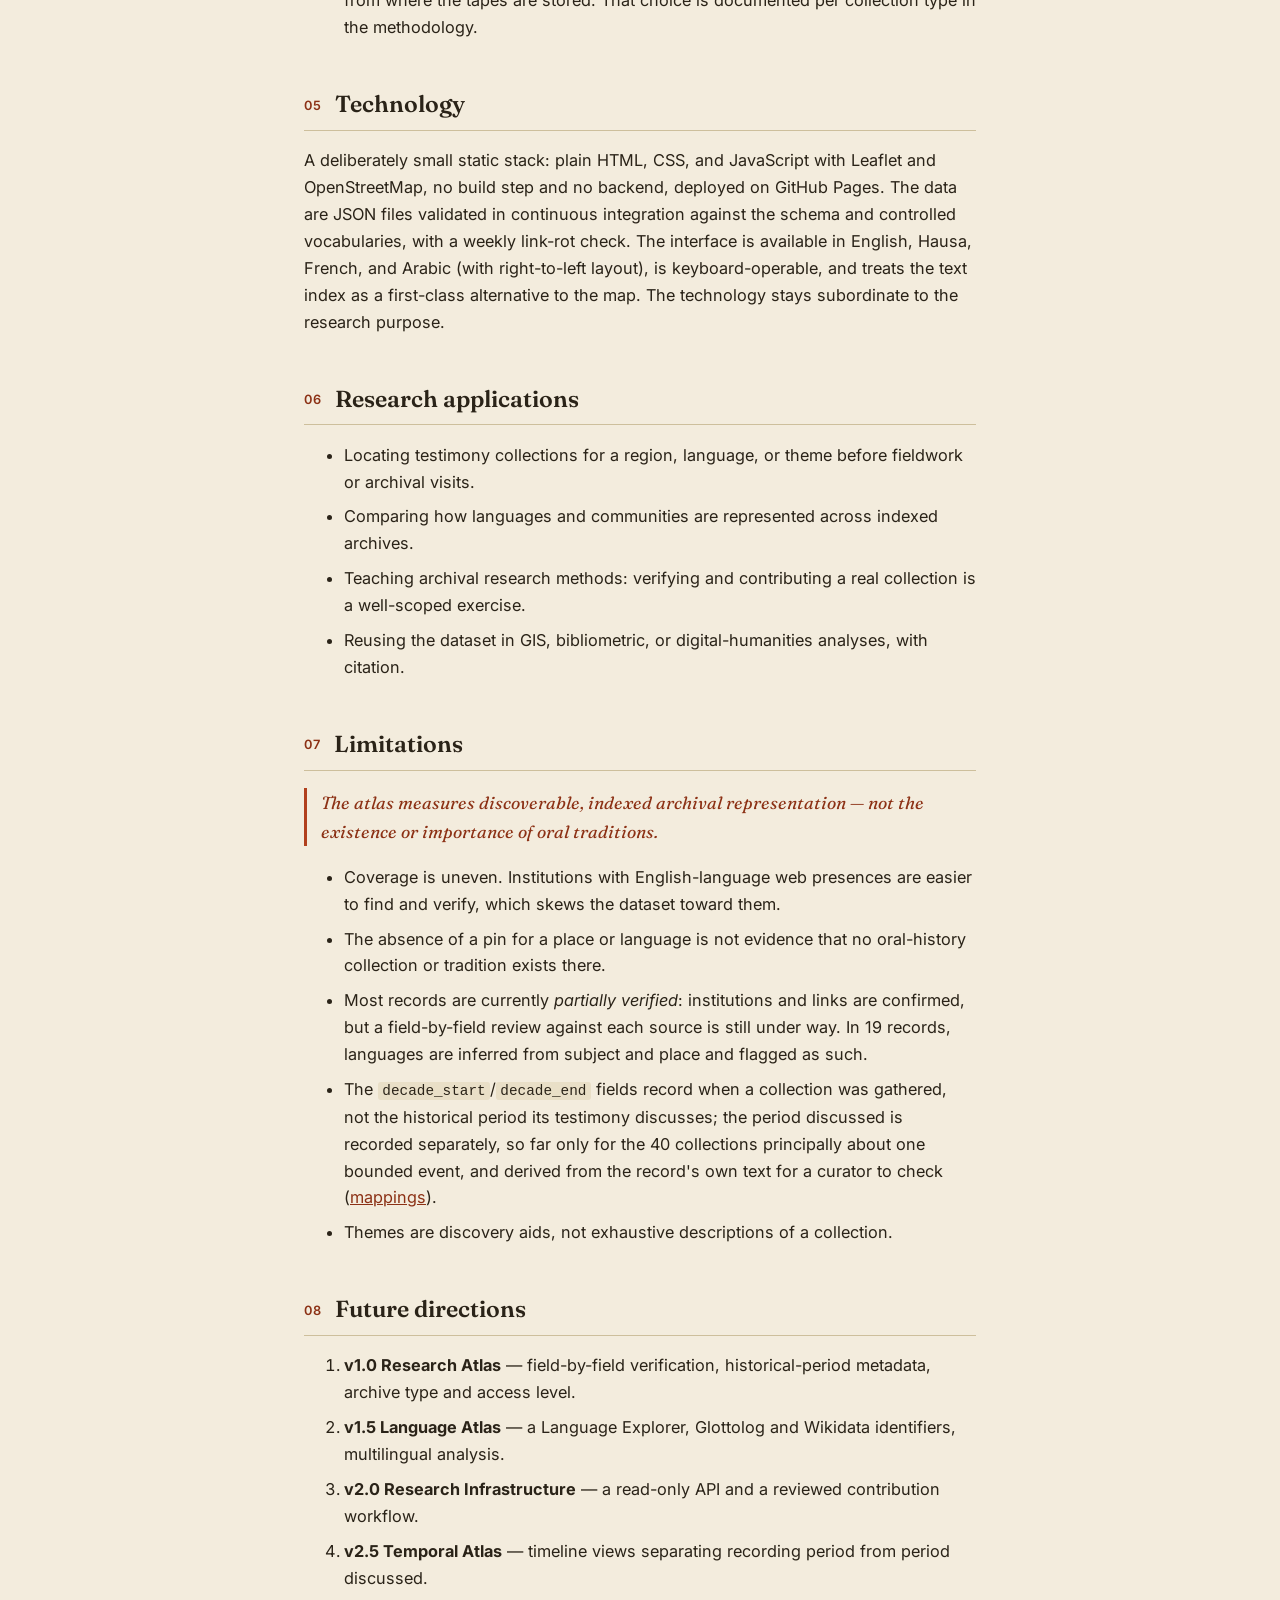
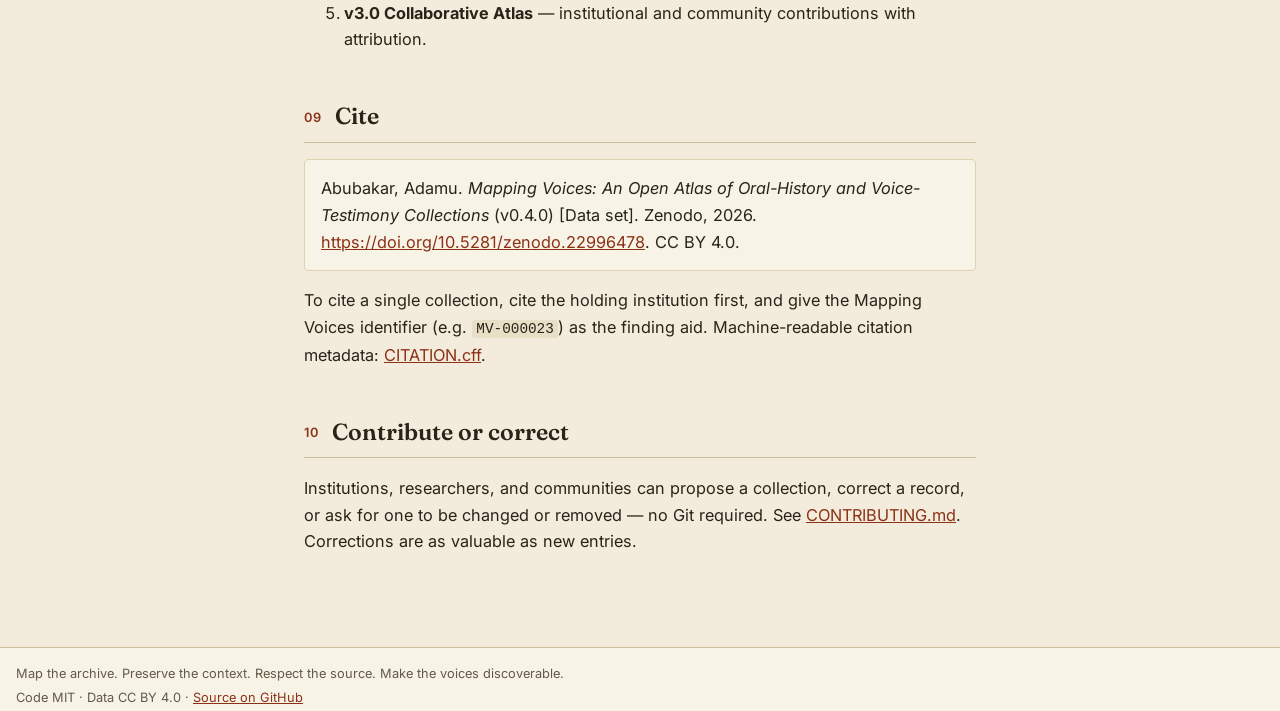
==== commit f10d879f: "Use the Zenodo concept DOI as the primary citation link 10.5281/zenodo.22996478 (all versions, resol" ====
--- a/about.html
+++ b/about.html
@@ -214,7 +214,7 @@
     <p class="citation" id="citation-text">
       Abubakar, Adamu. <em>Mapping Voices: An Open Atlas of Oral-History and
       Voice-Testimony Collections</em> (v0.4.0) [Data set]. Zenodo, 2026.
-      <a href="https://doi.org/10.5281/zenodo.22996479">https://doi.org/10.5281/zenodo.22996479</a>. CC BY 4.0.
+      <a href="https://doi.org/10.5281/zenodo.22996478">https://doi.org/10.5281/zenodo.22996478</a>. CC BY 4.0.
     </p>
     <p>
       To cite a single collection, cite the holding institution first, and give the
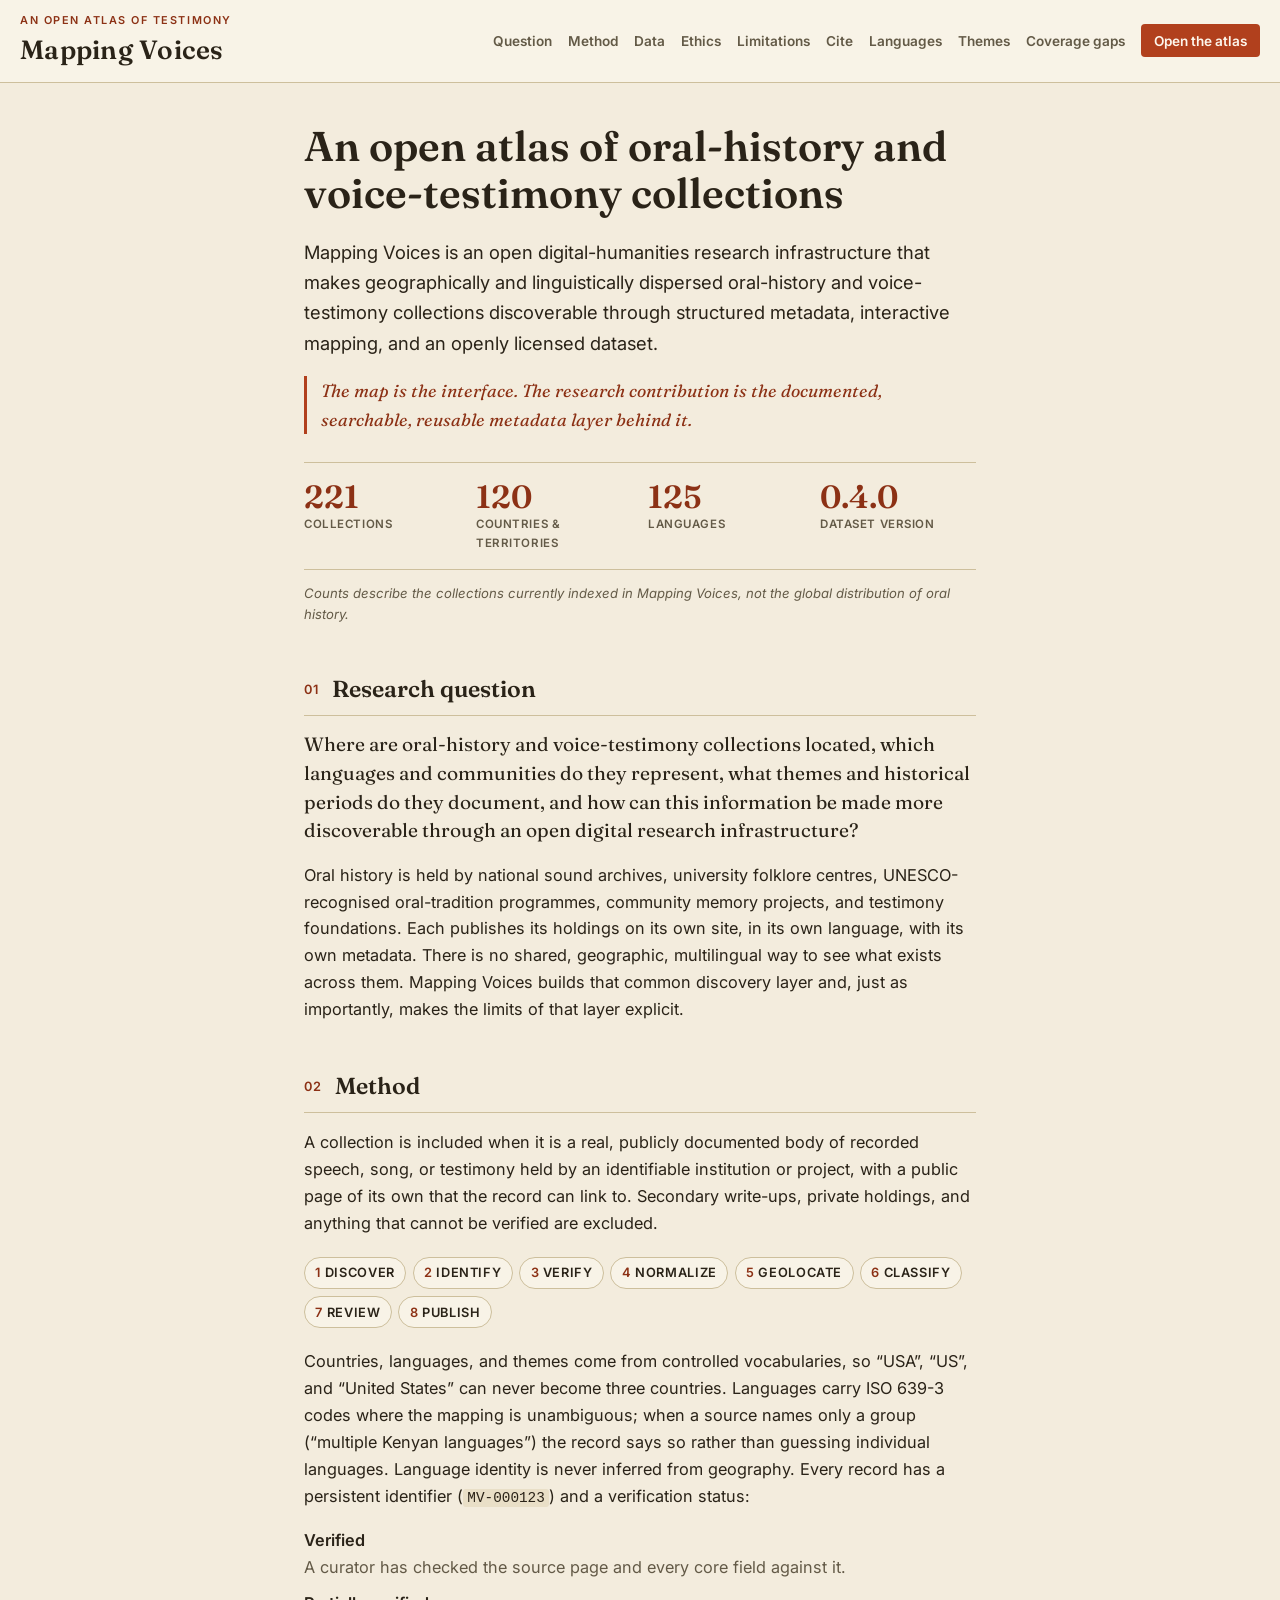
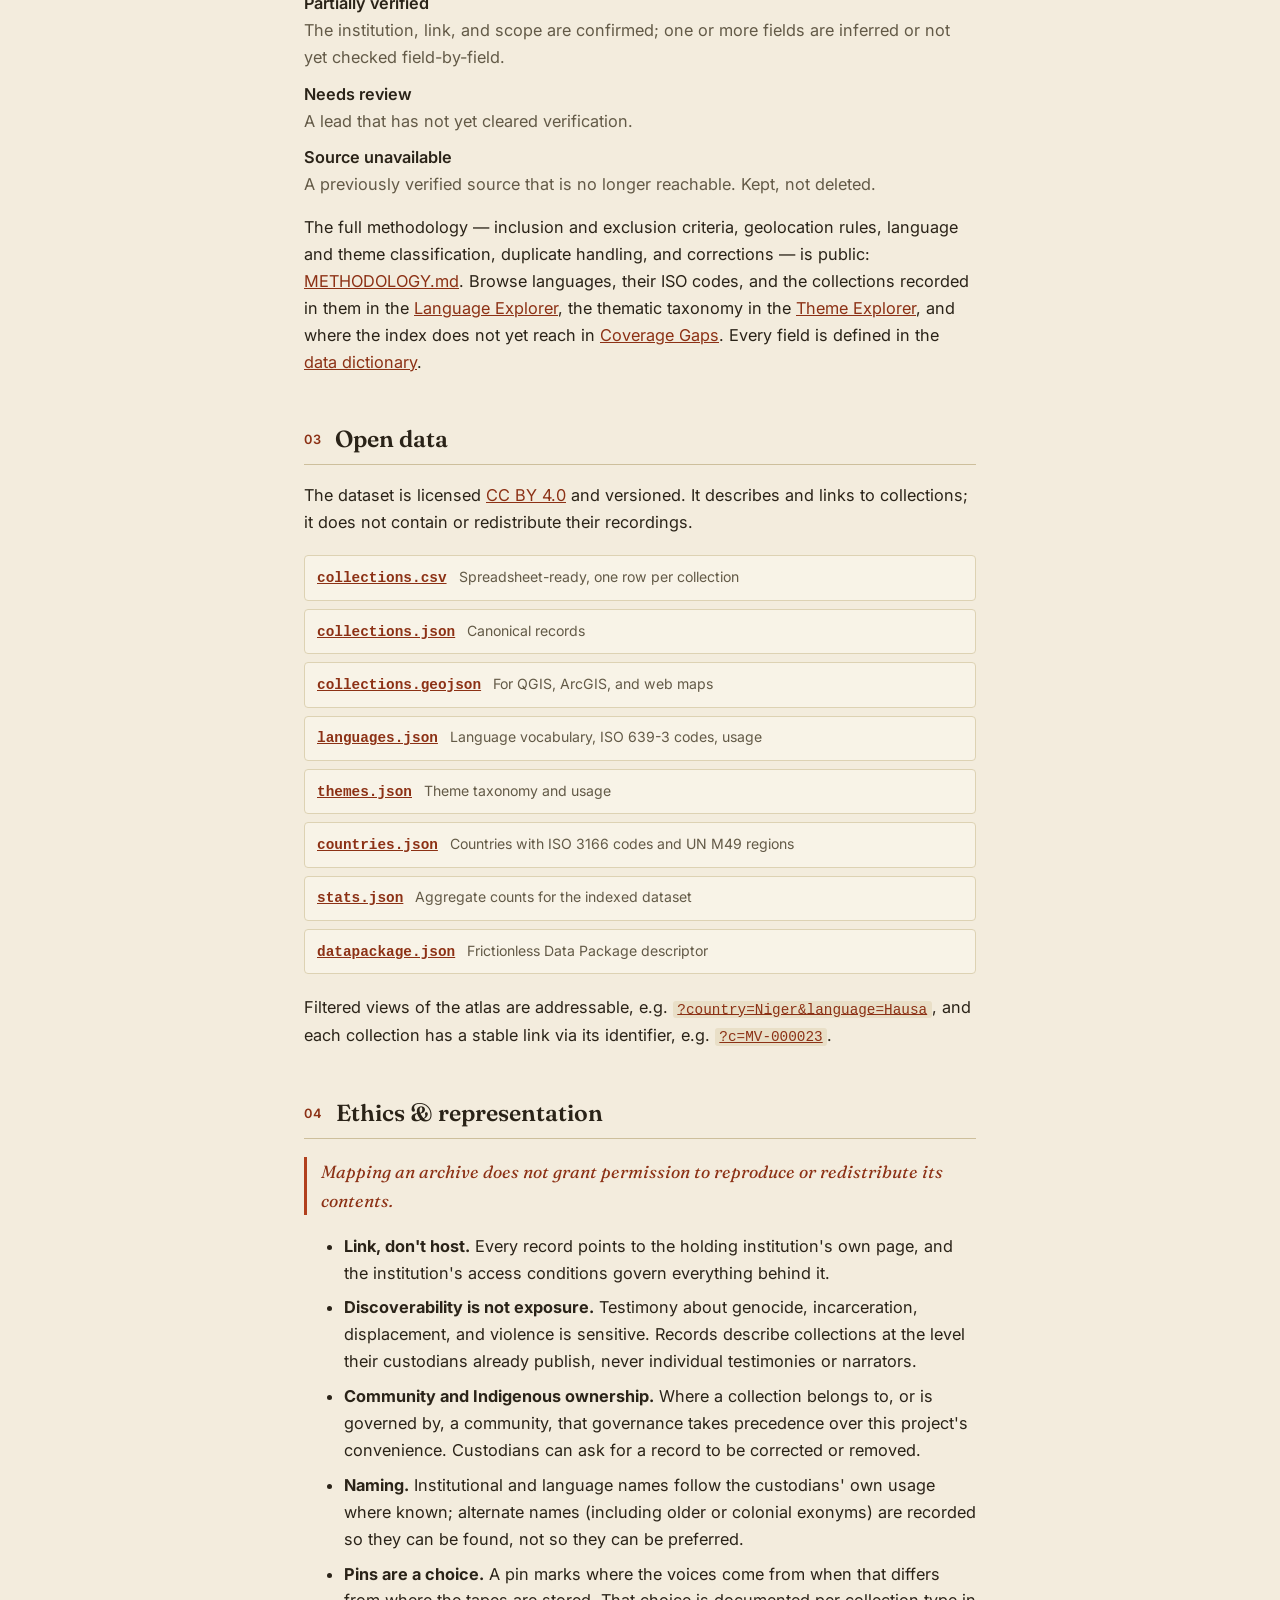
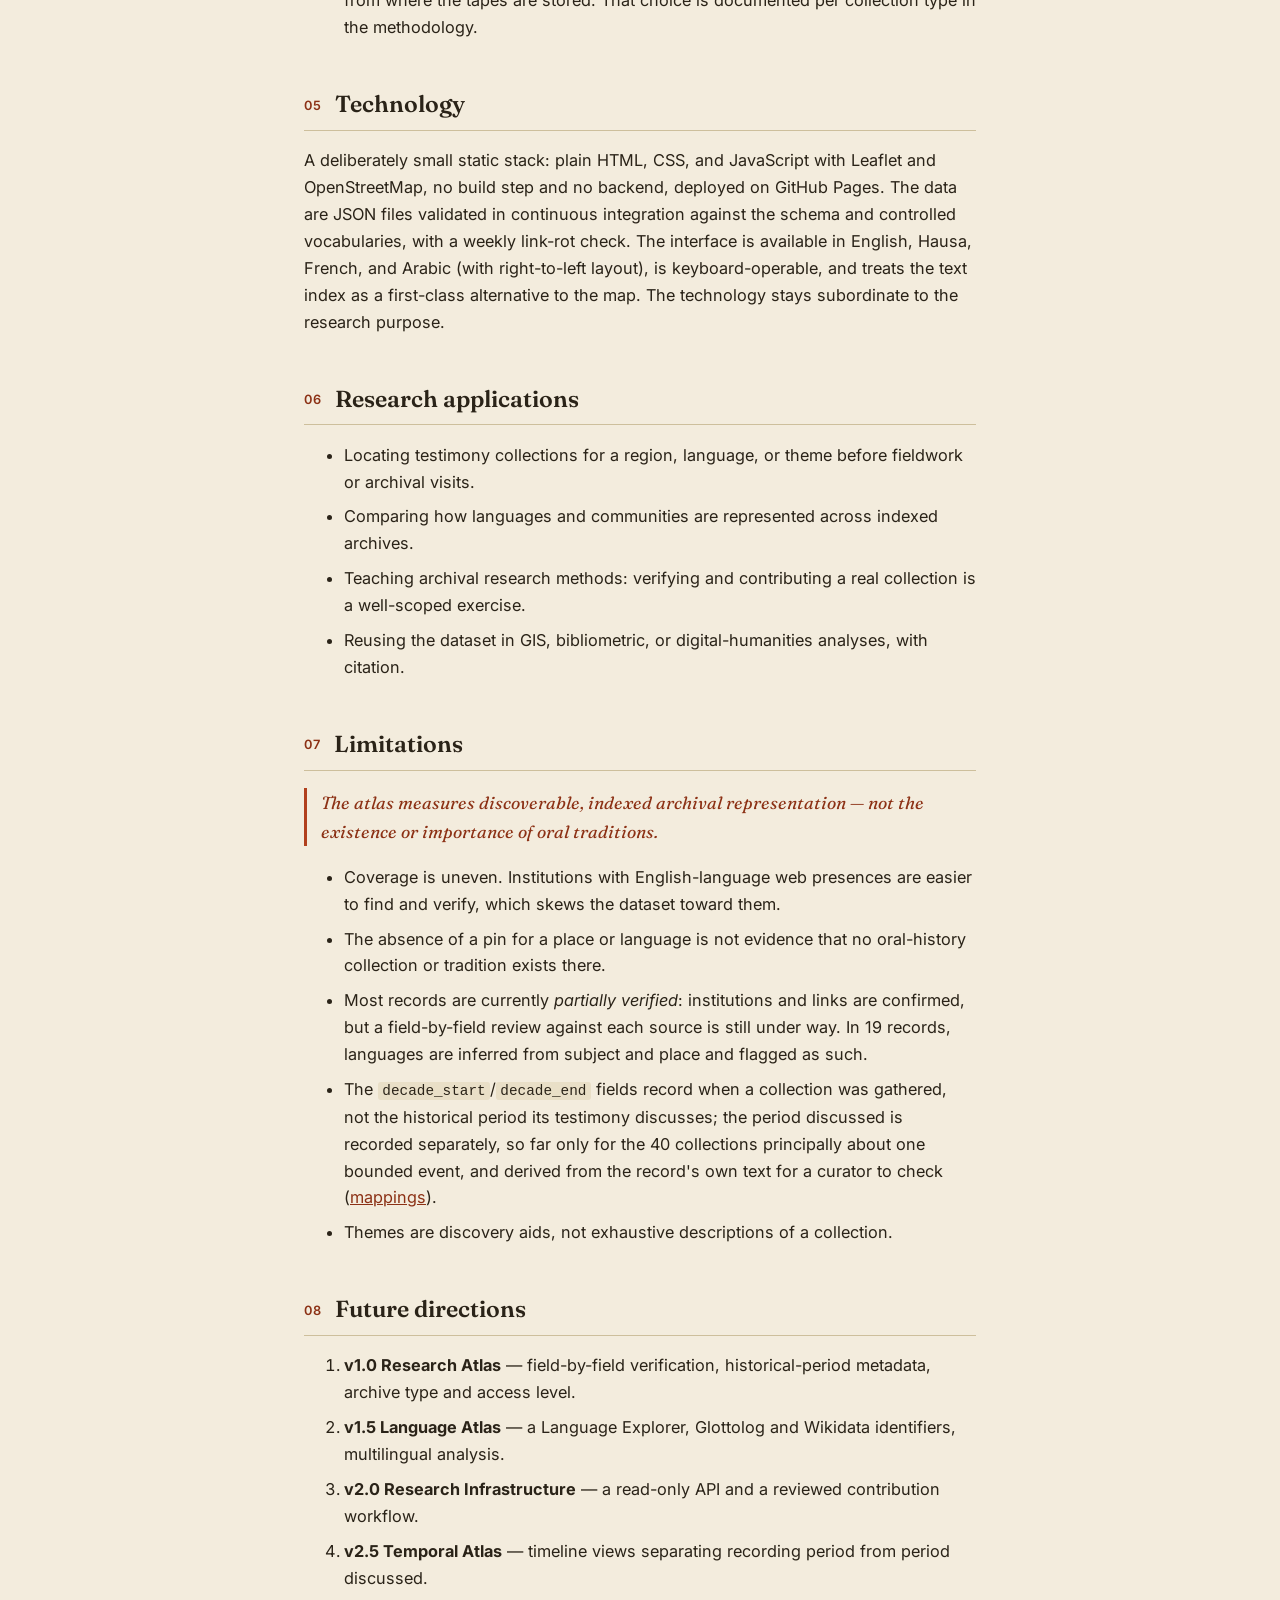
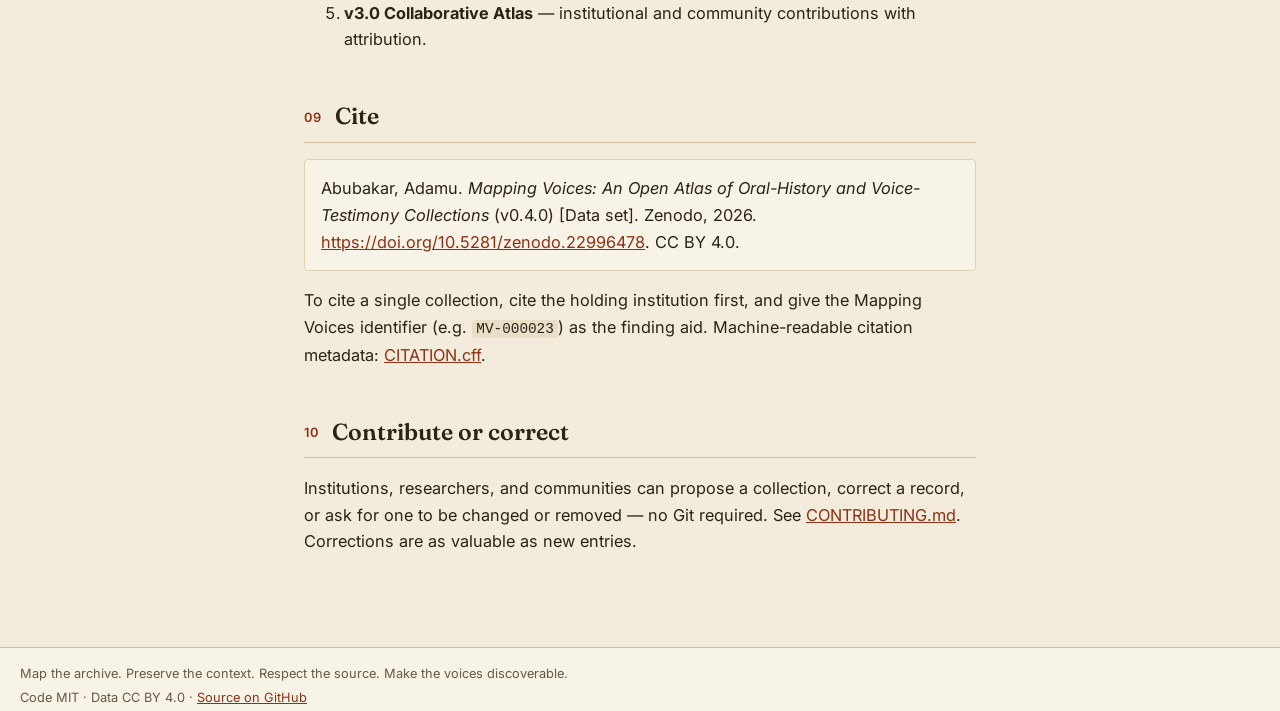
==== commit a0b1f7ac: "Make every page work from 320px phones to 3840px screens - Desktop atlas is exactly one screen tall;" ====
--- a/about.html
+++ b/about.html
@@ -2,7 +2,7 @@
 <html lang="en">
 <head>
 <meta charset="UTF-8" />
-<meta name="viewport" content="width=device-width, initial-scale=1.0" />
+<meta name="viewport" content="width=device-width, initial-scale=1.0, viewport-fit=cover" />
 <title>About Mapping Voices — research question, method, data, ethics</title>
 <meta name="description" content="Mapping Voices is an open digital-humanities research infrastructure that makes dispersed oral-history and voice-testimony collections discoverable through structured metadata, interactive mapping, and an openly licensed dataset." />
 <link rel="canonical" href="https://adab-tech.github.io/mapping/about.html" />
--- a/css/style.css
+++ b/css/style.css
@@ -23,8 +23,16 @@
 
   --header-h: 4.75rem;
   --footer-h: 2.5rem;
-  --panel-w: 21rem;
-  --detail-w: 23rem;
+  /* Side panels grow with the viewport so the map keeps a usable share on
+     small laptops / portrait tablets and panels aren't lost on wide screens. */
+  --panel-w: clamp(18rem, 24vw, 24rem);
+  --detail-w: clamp(18rem, 26vw, 30rem);
+  /* Horizontal gutter that also clears notches / rounded corners
+     (viewport-fit=cover is set in every page's viewport meta). */
+  --gutter: 1.25rem;
+  --pad-left: max(var(--gutter), env(safe-area-inset-left, 0px));
+  --pad-right: max(var(--gutter), env(safe-area-inset-right, 0px));
+  --tap: 2.75rem; /* 44px minimum touch target */
   --radius: 4px;
   --transition-fast: 180ms ease;
   --transition-slow: 260ms cubic-bezier(0.2, 0.7, 0.3, 1);
@@ -37,6 +45,21 @@
 html,
 body {
   height: 100%;
+}
+
+html {
+  -webkit-text-size-adjust: 100%;
+  text-size-adjust: 100%;
+}
+
+/* Large and ultra-wide screens: scale the whole rem-based UI up gently
+   (16px at 1800px wide, ~19px at 2560, 24px at 3840) so text and panels
+   don't shrink to specks. Percent/rem bounds keep the user's own font-size
+   preference and browser zoom in charge. */
+@media (min-width: 1800px) {
+  html {
+    font-size: clamp(100%, 0.5625rem + 0.39vw, 150%);
+  }
 }
 
 body {
@@ -44,7 +67,7 @@
   background: var(--paper);
   color: var(--ink);
   font-family: var(--font-ui);
-  font-size: 16px;
+  font-size: 1rem;
   line-height: 1.5;
   -webkit-font-smoothing: antialiased;
 }
@@ -112,7 +135,18 @@
   display: flex;
   flex-direction: column;
   min-height: 100vh;
+  min-height: 100dvh; /* dvh: mobile browser chrome doesn't hide the footer */
   overflow-x: hidden;
+}
+
+/* Desktop: the atlas is exactly one screen tall and the side panels scroll
+   on their own. Without a fixed height the index list (200+ entries) made
+   the grid row, and so the map, thousands of pixels tall. */
+@media (min-width: 980px) {
+  .app {
+    height: max(30rem, 100vh);
+    height: max(30rem, 100dvh);
+  }
 }
 
 /* ---------------------------------- header ---------------------------------- */
@@ -129,7 +163,8 @@
 .header-inner {
   max-width: 100%;
   margin: 0 auto;
-  padding: 0.75rem 1.25rem;
+  padding: 0.75rem var(--pad-right) 0.75rem var(--pad-left);
+  padding-top: max(0.75rem, env(safe-area-inset-top, 0px));
   display: flex;
   align-items: center;
   gap: 1rem;
@@ -140,6 +175,7 @@
   display: flex;
   flex-direction: column;
   gap: 0.1rem;
+  min-width: 0;
 }
 
 .eyebrow {
@@ -263,14 +299,15 @@
   position: relative;
   flex: 1 1 auto;
   display: grid;
-  grid-template-columns: var(--panel-w) 1fr var(--detail-w);
+  grid-template-columns: var(--panel-w) minmax(0, 1fr) var(--detail-w);
+  grid-template-rows: minmax(0, 1fr);
   grid-template-areas: "filters map detail";
   min-height: 0;
 }
 
 @media (max-width: 979px) {
   .layout {
-    grid-template-columns: 1fr;
+    grid-template-columns: minmax(0, 1fr);
     grid-template-areas: "map";
   }
 }
@@ -398,13 +435,17 @@
 }
 
 .dataset-stats dl {
-  display: grid;
-  grid-template-columns: repeat(3, 1fr);
-  gap: 0.5rem;
+  /* flex-wrap rather than three fixed columns: long labels (or longer
+     translations) wrap to a new row in a narrow panel instead of breaking
+     mid-word. */
+  display: flex;
+  flex-wrap: wrap;
+  gap: 0.5rem 1.25rem;
   margin: 0;
 }
 
 .dataset-stats dl > div {
+  flex: 1 0 auto;
   display: flex;
   flex-direction: column-reverse;
   justify-content: flex-end; /* packs to the top in column-reverse */
@@ -454,9 +495,9 @@
 
 .results {
   padding: 0.9rem 1.25rem 1.25rem;
-  overflow-y: auto;
-  flex: 1 1 auto;
-  min-height: 0;
+  /* The whole filters panel scrolls as one; a nested scroller here was
+     squeezed to a sliver on laptop-height screens. */
+  flex: 0 0 auto;
 }
 
 .results-header {
@@ -531,6 +572,10 @@
 .map-wrap {
   grid-area: map;
   position: relative;
+  /* Own stacking context: Leaflet's controls (z-index 800–1000) otherwise
+     paint over the mobile filters drawer, which comes earlier in the DOM. */
+  isolation: isolate;
+  z-index: 0;
   min-height: 0;
   display: flex;
   flex-direction: column;
@@ -539,7 +584,7 @@
 
 .map {
   flex: 1 1 auto;
-  min-height: 320px;
+  min-height: min(20rem, 55vh);
   width: 100%;
   background: var(--paper-deep);
 }
@@ -813,7 +858,8 @@
   flex: 0 0 auto;
   border-top: 1px solid var(--rule);
   background: var(--paper-panel);
-  padding: 0.5rem 1.25rem;
+  padding: 0.5rem var(--pad-right) 0.5rem var(--pad-left);
+  padding-bottom: max(0.5rem, env(safe-area-inset-bottom, 0px));
   min-height: var(--footer-h);
   display: flex;
   flex-wrap: wrap;
@@ -850,6 +896,7 @@
     z-index: 1000;
     width: min(88vw, 22rem);
     box-shadow: 0 0 30px var(--shadow);
+    overscroll-behavior: contain;
   }
 
   .filters-drawer {
@@ -857,6 +904,9 @@
     border-right: 1px solid var(--rule);
     transform: translateX(-100%);
     transition: transform var(--transition-slow);
+    padding-top: env(safe-area-inset-top, 0px);
+    padding-bottom: env(safe-area-inset-bottom, 0px);
+    padding-left: env(safe-area-inset-left, 0px);
   }
 
   .filters-drawer.is-open {
@@ -868,7 +918,9 @@
     top: auto;
     bottom: 0;
     height: min(80vh, 100%);
+    height: min(80dvh, 100%);
     width: 100%;
+    padding-bottom: env(safe-area-inset-bottom, 0px);
     border-left: none;
     border-top: 1px solid var(--rule);
     border-radius: 12px 12px 0 0;
@@ -901,8 +953,13 @@
 /* ---------------------------------- small mobile tightening ---------------------------------- */
 
 @media (max-width: 480px) {
+  :root {
+    --gutter: 0.85rem;
+  }
+
   .header-inner {
-    padding: 0.6rem 0.85rem;
+    padding-top: max(0.6rem, env(safe-area-inset-top, 0px));
+    padding-bottom: 0.6rem;
     gap: 0.6rem;
   }
 
@@ -1008,3 +1065,227 @@
     border-left: none;
   }
 }
+
+
+/* ==========================================================================
+   Responsive: every screen size (added after a viewport-matrix audit —
+   docs/testing/BROWSER-TESTING.md lists the sizes and results)
+   ========================================================================== */
+
+/* Very narrow phones (320–360px): keep the eyebrow on one line. */
+
+
+/* Mobile + tablet atlas footer: one row of links that scrolls sideways
+   instead of wrapping into three rows of small links. */
+@media (max-width: 979px) {
+  .site-footer:not(.page-footer) {
+    flex-wrap: nowrap;
+    flex-direction: column;
+    align-items: stretch;
+    gap: 0;
+    padding-top: 0.15rem;
+    padding-bottom: max(0.35rem, env(safe-area-inset-bottom, 0px));
+  }
+
+  .site-footer:not(.page-footer) .footer-nav {
+    flex-wrap: nowrap;
+    overflow-x: auto;
+    scrollbar-width: none;
+    margin-inline: calc(-1 * var(--gutter));
+    padding-inline: var(--gutter);
+    /* soft fade at the scrolling edge hints that there is more */
+    -webkit-mask-image: linear-gradient(to right, #000 85%, transparent);
+    mask-image: linear-gradient(to right, #000 85%, transparent);
+  }
+
+  html[dir="rtl"] .site-footer:not(.page-footer) .footer-nav {
+    -webkit-mask-image: linear-gradient(to left, #000 85%, transparent);
+    mask-image: linear-gradient(to left, #000 85%, transparent);
+  }
+
+  .site-footer:not(.page-footer) .footer-nav::-webkit-scrollbar {
+    display: none;
+  }
+
+  .footer-nav a {
+    white-space: nowrap;
+    padding-block: 0.4rem;
+  }
+
+  .site-footer:not(.page-footer) .footer-nav a:last-child {
+    padding-inline-end: 2rem;
+  }
+}
+
+/* Tablet portrait: the record sheet covers 60% rather than 80% of a tall
+   screen so the map and the pin stay in view above it. */
+@media (min-width: 600px) and (max-width: 979px) and (orientation: portrait) {
+  .detail-panel {
+    height: min(62vh, 100%);
+    height: min(62dvh, 100%);
+  }
+}
+
+/* Landscape phones and short windows (also ~200–400% zoom on laptops):
+   compact header, no hint line, one-line footer, and the record opens as a
+   side sheet instead of a bottom sheet that would cover the whole map. */
+@media (max-width: 979px) and (orientation: landscape) {
+  .detail-panel {
+    top: 0;
+    bottom: 0;
+    left: auto;
+    right: 0;
+    height: auto;
+    width: min(26rem, 62vw);
+    border-top: none;
+    border-left: 1px solid var(--rule);
+    border-radius: 12px 0 0 12px;
+    transform: translateX(100%);
+    padding-top: env(safe-area-inset-top, 0px);
+    padding-right: env(safe-area-inset-right, 0px);
+  }
+
+  .detail-panel.is-open {
+    transform: translateX(0);
+  }
+
+  html[dir="rtl"] .detail-panel {
+    right: auto;
+    left: 0;
+    border-left: none;
+    border-right: 1px solid var(--rule);
+    border-radius: 0 12px 12px 0;
+    transform: translateX(-100%);
+    padding-right: 0;
+    padding-left: env(safe-area-inset-left, 0px);
+  }
+
+  html[dir="rtl"] .detail-panel.is-open {
+    transform: translateX(0);
+  }
+}
+
+@media (max-width: 979px) and (max-height: 540px) and (orientation: landscape) {
+  :root {
+    --header-h: 3rem;
+  }
+
+  .header-inner {
+    padding-top: max(0.3rem, env(safe-area-inset-top, 0px));
+    padding-bottom: 0.3rem;
+  }
+
+  .app .eyebrow,
+  .map-hint {
+    display: none;
+  }
+
+  .app .wordmark {
+    font-size: 1.3rem;
+  }
+
+  .map {
+    min-height: 12rem;
+  }
+
+  /* OpenStreetMap is still credited in the map's own attribution control. */
+  .site-footer:not(.page-footer) > p {
+    display: none;
+  }
+}
+
+/* Keep Leaflet's corner controls clear of notches in landscape. */
+.leaflet-top.leaflet-left,
+.leaflet-bottom.leaflet-left {
+  left: env(safe-area-inset-left, 0px);
+}
+
+.leaflet-top.leaflet-right,
+.leaflet-bottom.leaflet-right {
+  right: env(safe-area-inset-right, 0px);
+}
+
+/* Touch screens: every control at least 44 × 44 CSS px. */
+@media (pointer: coarse) {
+  .icon-button {
+    width: var(--tap);
+    height: var(--tap);
+  }
+
+  .lang-select,
+  .field select,
+  .field input[type="search"] {
+    min-height: var(--tap);
+  }
+
+  /* 16px+ stops iOS Safari zooming the page when a field gets focus. */
+  .field select,
+  .field input[type="search"],
+  .lang-select {
+    font-size: max(1rem, 16px);
+  }
+
+  .text-button,
+  .footer-nav a {
+    display: inline-flex;
+    align-items: center;
+    min-height: var(--tap);
+  }
+
+  .leaflet-touch .leaflet-bar a {
+    width: var(--tap);
+    height: var(--tap);
+    line-height: var(--tap);
+  }
+
+  .leaflet-container a.leaflet-popup-close-button {
+    width: var(--tap);
+    height: var(--tap);
+    font: 1.5rem/var(--tap) Tahoma, Verdana, sans-serif;
+  }
+
+  /* Pins stay 22px visually but get a 44px hit area. */
+  .leaflet-marker-icon.mv-pin-icon::before {
+    content: "";
+    position: absolute;
+    inset: -11px;
+  }
+}
+
+@media (pointer: coarse) {
+  .detail-link {
+    min-height: var(--tap);
+  }
+}
+
+/* Very narrow phones (320–360px): keep the eyebrow on one line and leave
+   the brand room next to the language switcher. Placed last so it wins
+   over the touch-size rules above. */
+@media (max-width: 360px) {
+  .eyebrow {
+    font-size: 0.58rem;
+    letter-spacing: 0.06em;
+    white-space: nowrap;
+  }
+
+  .wordmark {
+    font-size: 1.2rem;
+  }
+
+  .header-inner {
+    gap: 0.4rem;
+  }
+
+  .lang-select,
+  html[dir="rtl"] .lang-select {
+    max-width: 5.4rem;
+    font-size: 0.85rem;
+    padding-inline: 0.45rem 1.4rem;
+    background-position: right 0.35rem center;
+  }
+
+  html[dir="rtl"] .lang-select {
+    padding-inline: 0.45rem 1.4rem;
+    background-position: left 0.35rem center;
+  }
+}
--- a/css/about.css
+++ b/css/about.css
@@ -52,19 +52,72 @@
 @media (max-width: 760px) {
   .page .header-inner {
     flex-wrap: wrap;
-  }
-
+    row-gap: 0.4rem;
+  }
+
+  /* One swipeable row instead of three wrapped rows of links; the
+     "Open the atlas" button leads so it is always visible. */
   .page-nav {
-    margin-inline-start: 0;
+    margin-inline: calc(-1 * var(--gutter));
+    padding-inline: var(--gutter);
+    padding-block: 0.15rem;
     justify-content: flex-start;
-    width: 100%;
+    width: calc(100% + 2 * var(--gutter));
+    flex-wrap: nowrap;
+    overflow-x: auto;
+    scrollbar-width: none;
+    -webkit-mask-image: linear-gradient(to right, #000 85%, transparent);
+    mask-image: linear-gradient(to right, #000 85%, transparent);
+  }
+
+  html[dir="rtl"] .page-nav {
+    -webkit-mask-image: linear-gradient(to left, #000 85%, transparent);
+    mask-image: linear-gradient(to left, #000 85%, transparent);
+  }
+
+  .page-nav::-webkit-scrollbar {
+    display: none;
+  }
+
+  .page-nav a {
+    white-space: nowrap;
+  }
+
+  .page-nav a:last-child {
+    margin-inline-end: 2rem;
+  }
+
+  .page-nav .page-nav-cta {
+    order: -1;
+    margin-inline-end: 0.25rem;
+  }
+}
+
+/* Wide screens: keep header and footer aligned with a centred frame rather
+   than pinned to the far edges of a 2560/3840px window. */
+.page .header-inner {
+  max-width: 90rem;
+}
+
+/* Touch screens: header links and the Explorer's atlas links become
+   44px-tall targets. */
+@media (pointer: coarse) {
+  .page-nav a,
+  .lx-atlas-link {
+    display: inline-flex;
+    align-items: center;
+    min-height: var(--tap);
+  }
+
+  .page-nav {
+    row-gap: 0;
   }
 }
 
 .page-main {
   max-width: 44rem;
   margin: 0 auto;
-  padding: 2.5rem 1rem 3rem;
+  padding: clamp(1.5rem, 4vw, 2.5rem) max(1rem, env(safe-area-inset-right, 0px)) 3rem max(1rem, env(safe-area-inset-left, 0px));
   font-size: 1.02rem;
   line-height: 1.65;
 }
@@ -253,7 +306,7 @@
   flex-direction: column;
   align-items: flex-start;
   gap: 0.25rem;
-  padding: 1rem;
+  padding: 1rem max(var(--pad-right), calc((100% - 90rem) / 2 + var(--gutter))) max(1rem, env(safe-area-inset-bottom, 0px)) max(var(--pad-left), calc((100% - 90rem) / 2 + var(--gutter)));
 }
 
 .page-footer p {
